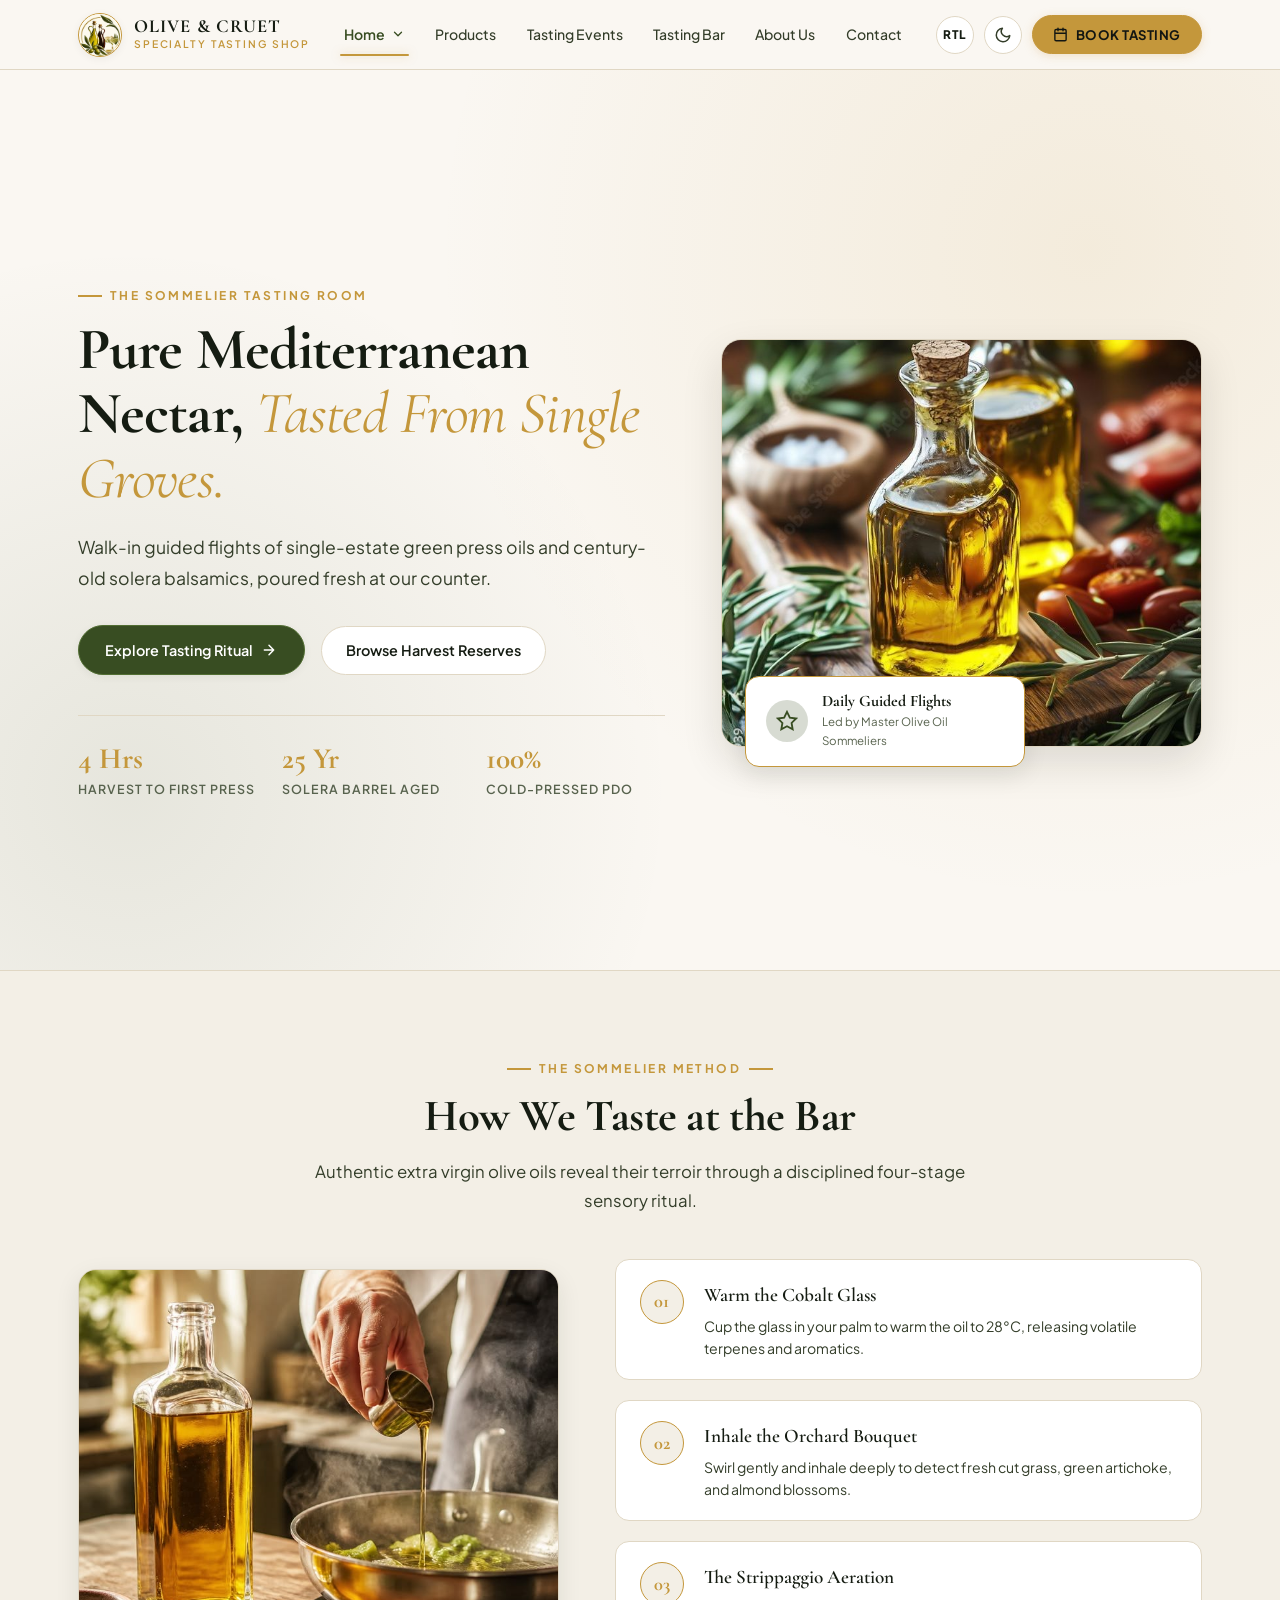
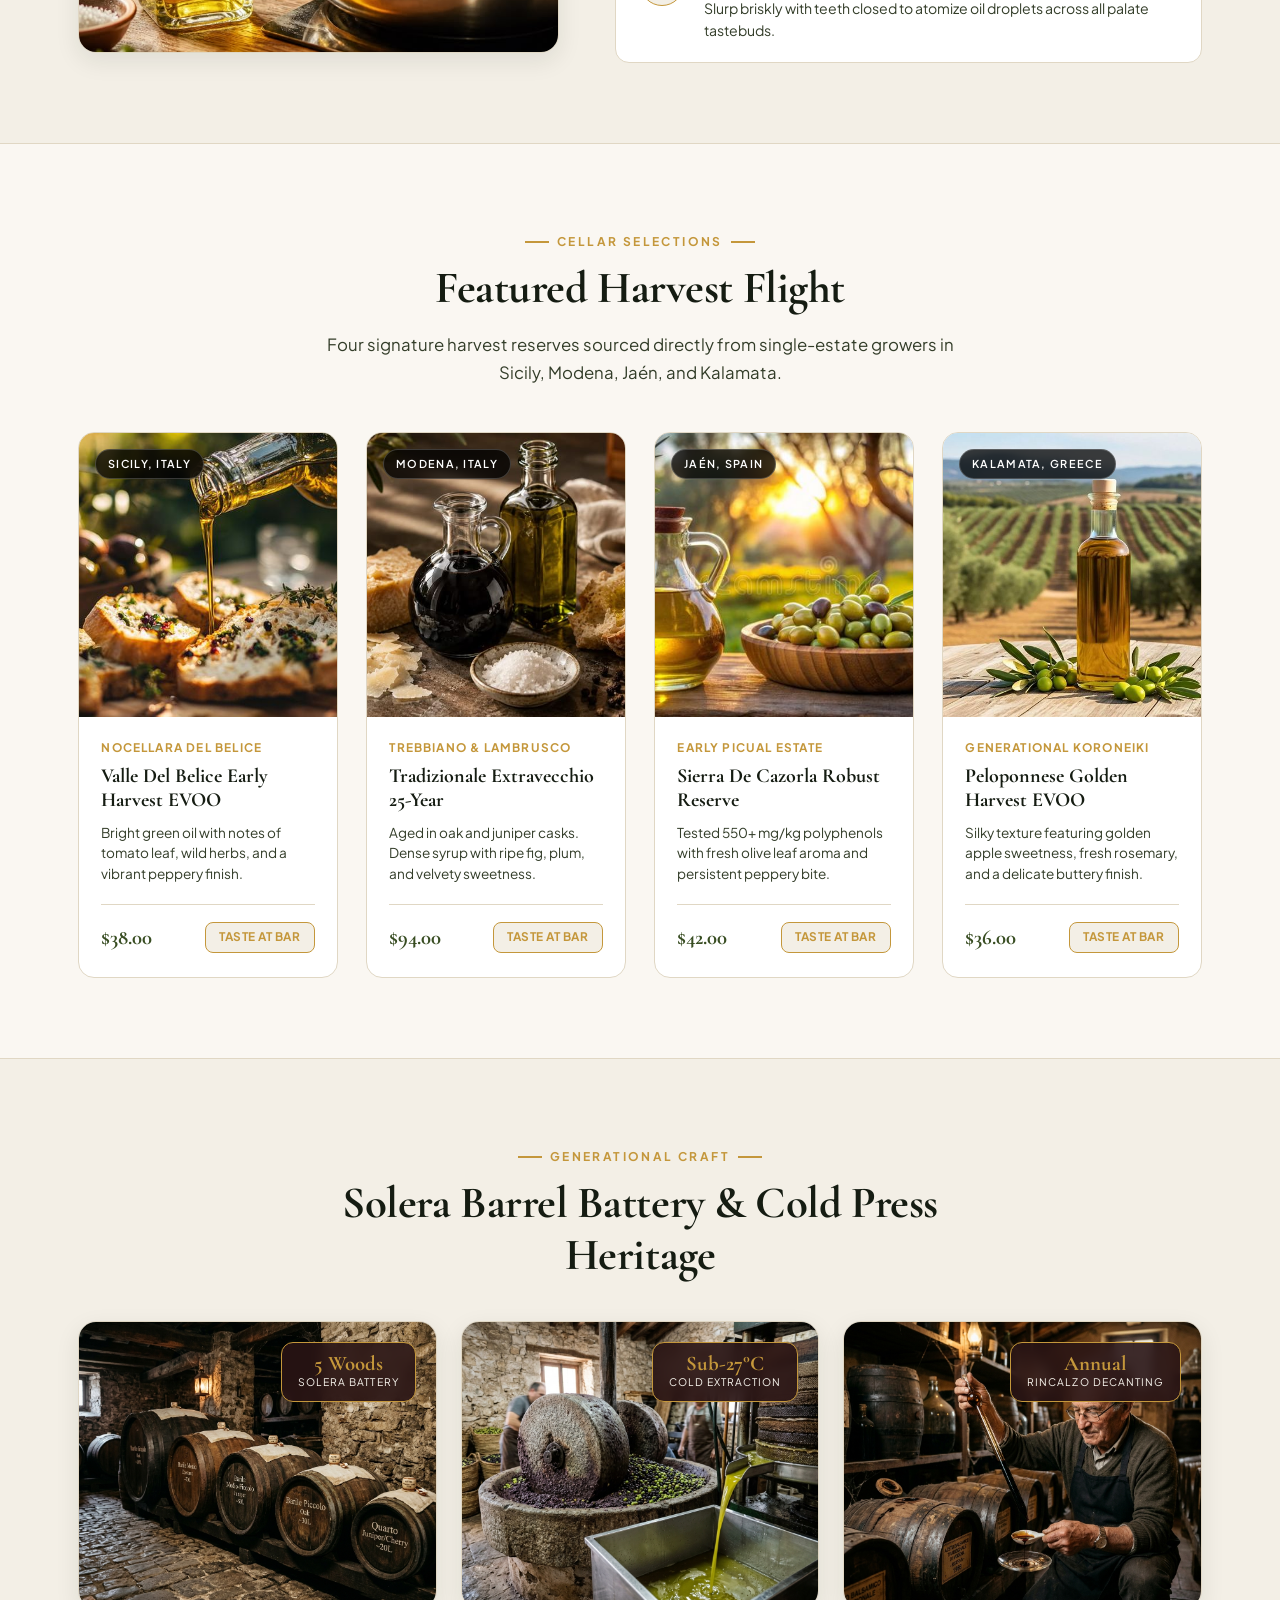
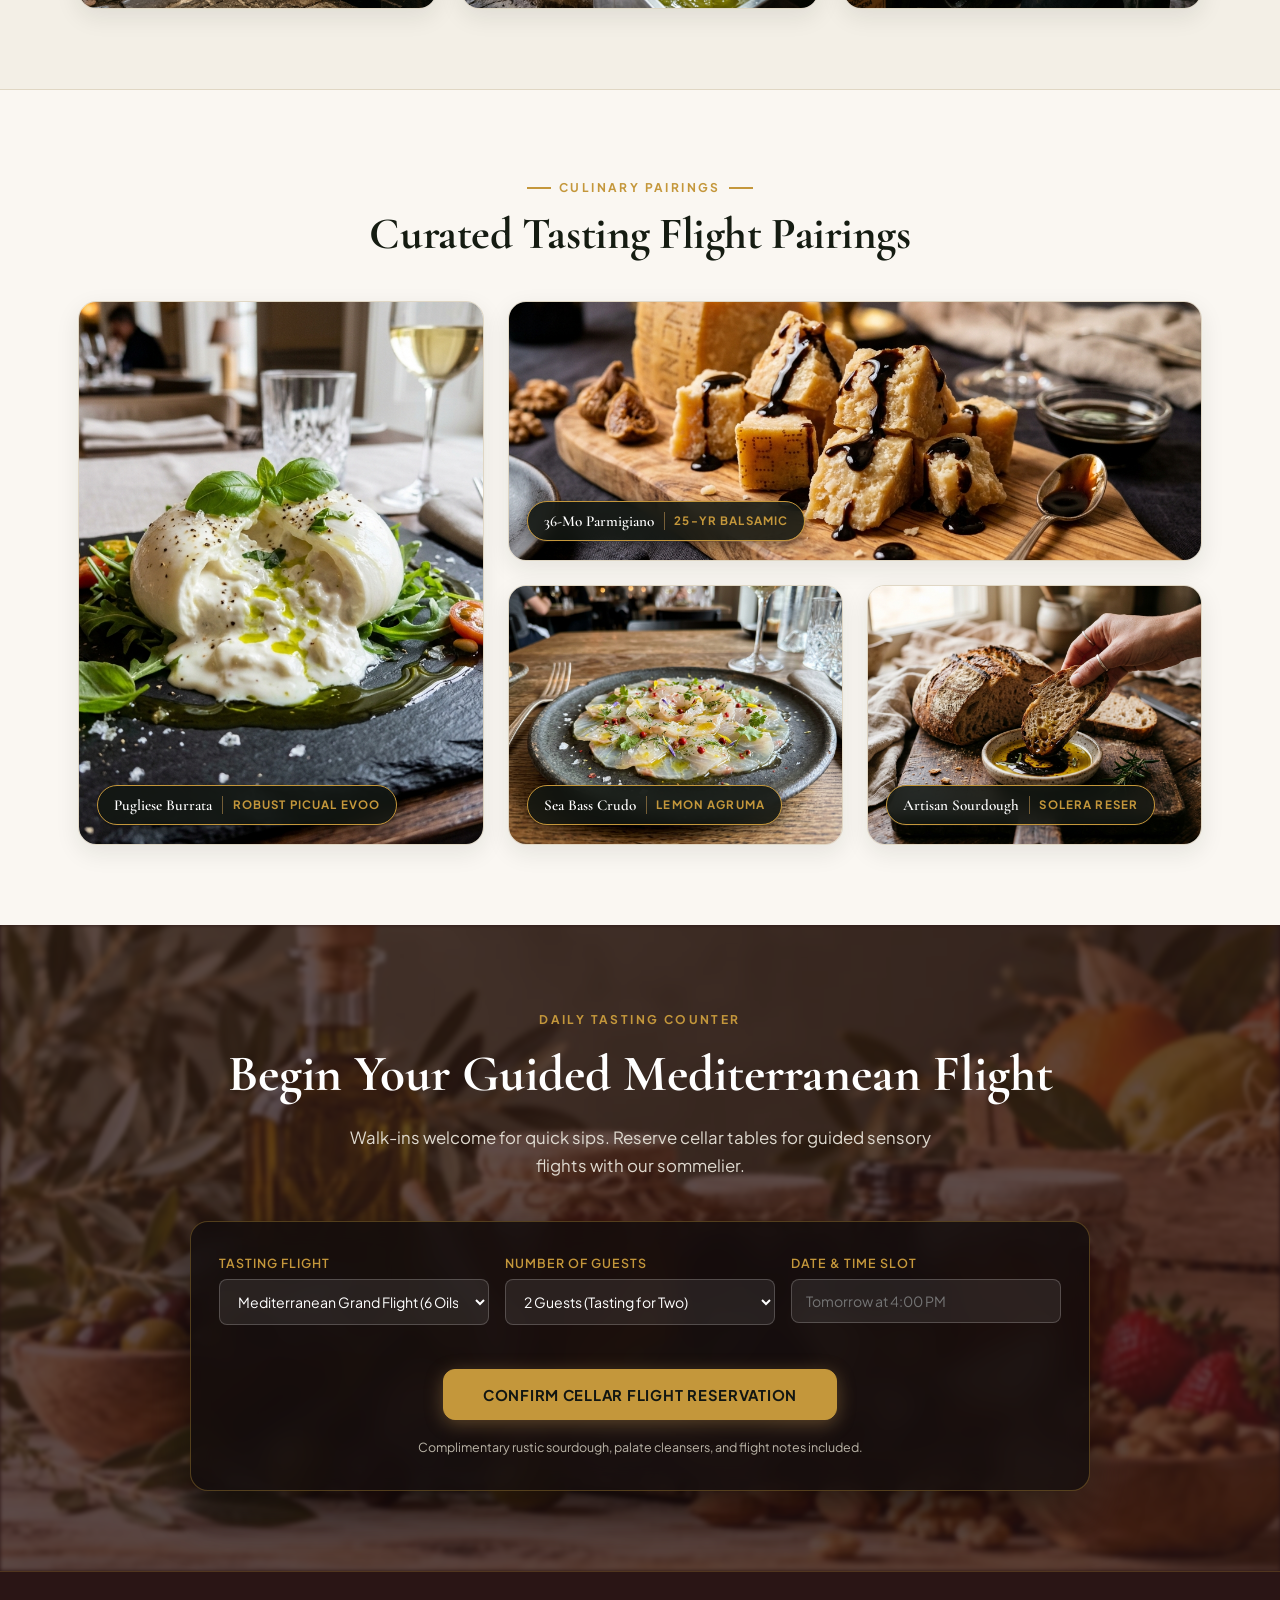
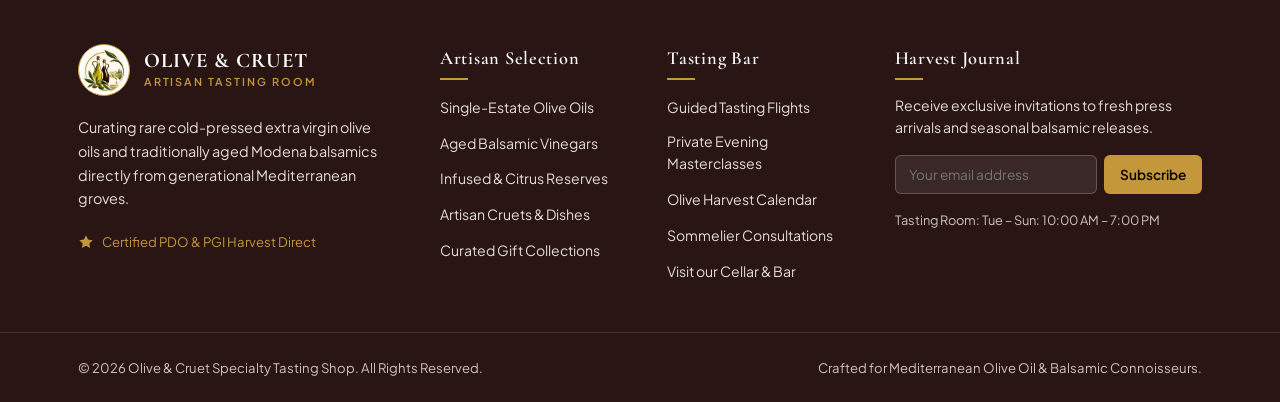
==== index.html @ c1eed07d "first commit" ====
<!DOCTYPE html>
<html lang="en" dir="ltr">

<head>
  <meta charset="UTF-8">
  <meta name="viewport" content="width=device-width, initial-scale=1.0">
  <title>Olive &amp; Cruet | Specialty Olive Oil &amp; Vinegar Tasting Shop</title>
  <meta name="description"
    content="Immerse in the Mediterranean tasting bar experience. Taste single-estate cold-pressed extra virgin olive oils and traditionally aged Modena balsamics.">
  <link rel="icon" type="image/png" href="assets/images/icons/logo.png">

  <!-- Core & Responsive Stylesheets (No Inline Styles) -->
  <link rel="stylesheet" href="assets/css/style.css">
  <link rel="stylesheet" href="assets/css/responsive.css">
</head>

<body>

  <!-- ======================================================================
       BRANDED PAGE LOADER
       ====================================================================== -->
  <div id="page-loader" aria-hidden="true">
    <div class="loader-emblem">
      <div class="loader-emblem-inner">
        <img src="assets/images/icons/logo.png" alt="Olive &amp; Cruet Crest">
      </div>
    </div>
    <div class="loader-text">Olive &amp; Cruet</div>
    <div class="loader-progress-bar">
      <div class="loader-progress-fill"></div>
    </div>
  </div>

  <!-- ======================================================================
       FIXED COMPACT HEADER (Single-Line Desktop, Never Scrolls Away)
       ====================================================================== -->
  <header class="site-header" id="site-header">
    <div class="container-custom header-inner">

      <!-- Brand Logo & Identity -->
      <a href="index.html" class="brand-link" aria-label="Olive and Cruet Home">
        <div class="brand-crest">
          <img src="assets/images/icons/logo.png" alt="Olive &amp; Cruet Artisans Logo">
        </div>
        <div class="brand-text">
          <span class="brand-title">Olive &amp; Cruet</span>
          <span class="brand-subtitle">Specialty Tasting Shop</span>
        </div>
      </a>

      <!-- Primary Desktop Navigation (Exactly 6 Nav Items) -->
      <nav class="desktop-nav" aria-label="Primary Navigation">
        <ul class="nav-menu">

          <!-- 1. Home (Click-Only Dropdown) -->
          <li class="nav-item">
            <button type="button" class="nav-link active" id="home-dropdown-toggle" aria-haspopup="true"
              aria-expanded="false">
              <span>Home</span>
              <svg class="nav-chevron" viewBox="0 0 24 24" fill="none" aria-hidden="true">
                <path d="M6 9l6 6 6-6" stroke-linecap="round" stroke-linejoin="round" />
              </svg>
            </button>
            <div class="home-dropdown" id="home-dropdown-menu" role="menu">
              <a href="index.html" class="home-dropdown-item active" role="menuitem">Home 1 — Tasting Bar</a>
              <a href="home-2.html" class="home-dropdown-item" role="menuitem">Home 2 — Estate Reserve</a>
            </div>
          </li>

          <!-- 2. Products -->
          <li class="nav-item">
            <a href="products.html" class="nav-link">Products</a>
          </li>

          <!-- 3. Tasting Events -->
          <li class="nav-item">
            <a href="events.html" class="nav-link">Tasting Events</a>
          </li>

          <!-- 4. Tasting Bar Experience -->
          <li class="nav-item">
            <a href="tasting-bar.html" class="nav-link">Tasting Bar</a>
          </li>

          <!-- 5. About Us -->
          <li class="nav-item">
            <a href="about.html" class="nav-link">About Us</a>
          </li>

          <!-- 6. Contact -->
          <li class="nav-item">
            <a href="contact.html" class="nav-link">Contact</a>
          </li>

        </ul>
      </nav>

      <!-- Action & Utility Controls Group -->
      <div class="header-actions">

        <!-- RTL / LTR Toggle -->
        <button type="button" class="util-btn rtl-toggle" aria-label="Switch Direction" title="Toggle RTL/LTR">
          <span class="rtl-text-indicator">RTL</span>
        </button>

        <!-- Dark Mode Toggle (#000000 Pitch Black) -->
        <button type="button" class="util-btn theme-toggle" aria-label="Toggle dark mode"
          title="Toggle Dark/Light Mode">
          <svg class="dark-icon" viewBox="0 0 24 24" aria-hidden="true">
            <circle cx="12" cy="12" r="5" stroke-linecap="round" />
            <path
              d="M12 1v2m0 18v2M4.22 4.22l1.42 1.42m12.72 12.72l1.42 1.42M1 12h2m18 0h2M4.22 19.78l1.42-1.42M18.36 5.64l1.42-1.42"
              stroke-linecap="round" />
          </svg>
          <svg class="light-icon" viewBox="0 0 24 24" aria-hidden="true">
            <path d="M21 12.79A9 9 0 1 1 11.21 3 7 7 0 0 0 21 12.79z" stroke-linecap="round" stroke-linejoin="round" />
          </svg>
        </button>

        <!-- Header Action CTA Button -->
        <a href="tasting-bar.html#reserve-stool" class="header-cta-btn" aria-label="Book a Tasting Flight">
          <svg viewBox="0 0 24 24" fill="none" stroke="currentColor" stroke-width="2.2" aria-hidden="true">
            <path d="M8 2v4M16 2v4M3 10h18M5 4h14a2 2 0 0 1 2 2v14a2 2 0 0 1-2 2H5a2 2 0 0 1-2-2V6a2 2 0 0 1 2-2z"
              stroke-linecap="round" stroke-linejoin="round" />
          </svg>
          <span>Book Tasting</span>
        </a>

        <!-- Mobile Menu Toggle Button -->
        <button type="button" class="menu-toggle-btn" id="menu-toggle" aria-label="Open mobile menu"
          aria-expanded="false">
          <svg viewBox="0 0 24 24" fill="none" aria-hidden="true">
            <path d="M4 6h16M4 12h16M4 18h16" stroke-linecap="round" stroke-linejoin="round" />
          </svg>
        </button>

      </div>

    </div>
  </header>

  <!-- ======================================================================
       MOBILE OFF-CANVAS DRAWER
       ====================================================================== -->
  <div class="mobile-backdrop" id="mobile-backdrop" aria-hidden="true"></div>
  <aside class="mobile-drawer" id="mobile-drawer" aria-label="Mobile Navigation">

    <!-- Drawer Header -->
    <div class="drawer-header">
      <a href="index.html" class="drawer-brand">
        <div class="drawer-brand-crest">
          <img src="assets/images/icons/logo.png" alt="Olive &amp; Cruet Logo">
        </div>
        <div class="drawer-brand-text">
          <span class="drawer-brand-title">Olive &amp; Cruet</span>
          <span class="drawer-brand-sub">Specialty Tasting Shop</span>
        </div>
      </a>
      <button type="button" class="drawer-close-btn" id="drawer-close" aria-label="Close menu">
        <svg viewBox="0 0 24 24" fill="none" aria-hidden="true">
          <path d="M18 6L6 18M6 6l12 12" stroke-linecap="round" stroke-linejoin="round" />
        </svg>
      </button>
    </div>

    <!-- Drawer Controls Row (Dark Mode & RTL) -->
    <div class="drawer-controls">
      <div class="drawer-ctrl-item">
        <span>Dark Theme</span>
        <button type="button" class="util-btn theme-toggle" aria-label="Toggle dark mode">
          <svg class="dark-icon" viewBox="0 0 24 24">
            <circle cx="12" cy="12" r="5" />
            <path
              d="M12 1v2m0 18v2M4.22 4.22l1.42 1.42m12.72 12.72l1.42 1.42M1 12h2m18 0h2M4.22 19.78l1.42-1.42M18.36 5.64l1.42-1.42" />
          </svg>
          <svg class="light-icon" viewBox="0 0 24 24">
            <path d="M21 12.79A9 9 0 1 1 11.21 3 7 7 0 0 0 21 12.79z" />
          </svg>
        </button>
      </div>

      <div class="drawer-ctrl-item">
        <span>RTL / LTR</span>
        <button type="button" class="util-btn rtl-toggle" aria-label="Toggle direction">
          <span class="rtl-text-indicator">RTL</span>
        </button>
      </div>
    </div>

    <!-- Navigation Links -->
    <nav class="drawer-nav">
      <ul class="drawer-menu">

        <!-- Mobile Home Item with Accordion (Click only) -->
        <li>
          <button type="button" class="drawer-link drawer-accordion-btn active" id="mobile-home-accordion"
            aria-expanded="false">
            <span>Home</span>
            <svg viewBox="0 0 24 24" fill="none">
              <path d="M6 9l6 6 6-6" stroke-linecap="round" stroke-linejoin="round" />
            </svg>
          </button>
          <ul class="drawer-sublist" id="mobile-home-sub">
            <li><a href="index.html" class="drawer-sublink active">Home 1 — Tasting Bar</a></li>
            <li><a href="home-2.html" class="drawer-sublink">Home 2 — Estate Reserve</a></li>
          </ul>
        </li>

        <li><a href="products.html" class="drawer-link">Products</a></li>
        <li><a href="events.html" class="drawer-link">Tasting Events</a></li>
        <li><a href="tasting-bar.html" class="drawer-link">Tasting Bar</a></li>
        <li><a href="about.html" class="drawer-link">About Us</a></li>
        <li><a href="contact.html" class="drawer-link">Contact</a></li>

      </ul>
    </nav>

    <!-- Mobile Drawer Footer with CTA Button -->
    <div class="drawer-footer">
      <a href="tasting-bar.html#reserve-stool" class="drawer-cta-btn">
        <svg viewBox="0 0 24 24" fill="none" width="18" height="18" stroke="currentColor" stroke-width="2"
          aria-hidden="true">
          <path d="M8 2v4M16 2v4M3 10h18M5 4h14a2 2 0 0 1 2 2v14a2 2 0 0 1-2 2H5a2 2 0 0 1-2-2V6a2 2 0 0 1 2-2z" />
        </svg>
        <span>Book a Tasting Flight</span>
      </a>
    </div>

  </aside>


  <!-- ======================================================================
       MAIN CONTENT: EXACTLY 6 MAIN CONTENT SECTIONS (HOME 1)
       ====================================================================== -->
  <main id="main-content">

    <!-- --------------------------------------------------------------------
         SECTION 1: HERO TASTING BAR EXPERIENCE (Asymmetric Editorial)
         -------------------------------------------------------------------- -->
    <section class="hero-section" id="hero-experience">
      <div class="container-custom">
        <div class="hero-grid">

          <!-- Content Side -->
          <div class="hero-content">
            <span class="section-eyebrow">The Sommelier Tasting Room</span>
            <h1 class="hero-heading">
              Pure Mediterranean Nectar, <span class="accent-italic">Tasted From Single Groves.</span>
            </h1>
            <p class="hero-lead">
              Walk-in guided flights of single-estate green press oils and century-old solera balsamics, poured fresh at
              our counter.
            </p>

            <div class="hero-actions-row">
              <a href="#tasting-ritual" class="btn-primary">
                <span>Explore Tasting Ritual</span>
                <svg viewBox="0 0 24 24" width="16" height="16" fill="none" stroke="currentColor" stroke-width="2.2">
                  <path d="M5 12h14M12 5l7 7-7 7" stroke-linecap="round" stroke-linejoin="round" />
                </svg>
              </a>
              <a href="#curated-reserves" class="btn-secondary">
                <span>Browse Harvest Reserves</span>
              </a>
            </div>

            <div class="hero-stats-row">
              <div class="hero-stat-item">
                <span class="hero-stat-num">4 Hrs</span>
                <span class="hero-stat-label">Harvest to First Press</span>
              </div>
              <div class="hero-stat-item">
                <span class="hero-stat-num">25 Yr</span>
                <span class="hero-stat-label">Solera Barrel Aged</span>
              </div>
              <div class="hero-stat-item">
                <span class="hero-stat-num">100%</span>
                <span class="hero-stat-label">Cold-Pressed PDO</span>
              </div>
            </div>
          </div>

          <!-- Visual Media Side -->
          <div class="hero-media-wrapper">
            <div class="hero-main-photo-frame">
              <img src="assets/images/hero/p1.jpg" alt="Artisan tasting counter with olive oils and balsamic cruets">
            </div>

            <!-- Floating Credential Card -->
            <div class="hero-floating-badge">
              <div class="badge-icon-box">
                <svg viewBox="0 0 24 24" width="22" height="22" fill="none" stroke="currentColor" stroke-width="2">
                  <path
                    d="M12 2l3.09 6.26L22 9.27l-5 4.87 1.18 6.88L12 17.77l-6.18 3.25L7 14.14 2 9.27l6.91-1.01L12 2z" />
                </svg>
              </div>
              <div>
                <div class="badge-text-title">Daily Guided Flights</div>
                <div class="badge-text-sub">Led by Master Olive Oil Sommeliers</div>
              </div>
            </div>
          </div>

        </div>
      </div>
    </section>

    <!-- --------------------------------------------------------------------
         SECTION 2: 4-STAGE SOMMELIER TASTING RITUAL (Interactive Flow)
         -------------------------------------------------------------------- -->
    <section class="ritual-section section-padding" id="tasting-ritual">
      <div class="container-custom">

        <div class="section-title-wrap">
          <span class="section-eyebrow">The Sommelier Method</span>
          <h2 class="section-heading">How We Taste at the Bar</h2>
          <p class="section-lead">
            Authentic extra virgin olive oils reveal their terroir through a disciplined four-stage sensory ritual.
          </p>
        </div>

        <div class="ritual-split-grid">

          <!-- Editorial Showcase Photo -->
          <div class="ritual-showcase-img">
            <img src="assets/images/sections/p2.jpg"
              alt="Sommelier pouring fresh golden extra virgin olive oil into tasting glass">
          </div>

          <!-- Step Progression List -->
          <div class="ritual-steps-container">

            <div class="ritual-step-item">
              <div class="step-num-badge">01</div>
              <div class="step-info">
                <h3 class="step-info-title">Warm the Cobalt Glass</h3>
                <p class="step-info-desc">
                  Cup the glass in your palm to warm the oil to 28&deg;C, releasing volatile terpenes and aromatics.
                </p>
              </div>
            </div>

            <div class="ritual-step-item">
              <div class="step-num-badge">02</div>
              <div class="step-info">
                <h3 class="step-info-title">Inhale the Orchard Bouquet</h3>
                <p class="step-info-desc">
                  Swirl gently and inhale deeply to detect fresh cut grass, green artichoke, and almond blossoms.
                </p>
              </div>
            </div>

            <div class="ritual-step-item">
              <div class="step-num-badge">03</div>
              <div class="step-info">
                <h3 class="step-info-title">The Strippaggio Aeration</h3>
                <p class="step-info-desc">
                  Slurp briskly with teeth closed to atomize oil droplets across all palate tastebuds.
                </p>
              </div>
            </div>


          </div>

        </div>

      </div>
    </section>

    <!-- --------------------------------------------------------------------
         SECTION 3: CURATED HARVEST RESERVES (Even Cards, Equal Height & Text)
         -------------------------------------------------------------------- -->
    <section class="reserve-section section-padding" id="curated-reserves">
      <div class="container-custom">

        <div class="section-title-wrap">
          <span class="section-eyebrow">Cellar Selections</span>
          <h2 class="section-heading">Featured Harvest Flight</h2>
          <p class="section-lead">
            Four signature harvest reserves sourced directly from single-estate growers in Sicily, Modena, Jaén, and
            Kalamata.
          </p>
        </div>

        <div class="reserve-grid">

          <!-- Card 1: Sicily Nocellara -->
          <article class="reserve-card">
            <div class="reserve-img-wrap">
              <img src="assets/images/products/p3.jpg" alt="Sicilian Nocellara del Belice Extra Virgin Olive Oil">
              <span class="reserve-origin-tag">Sicily, Italy</span>
            </div>
            <div class="reserve-card-body">
              <span class="reserve-varietal"> Nocellara Del Belice</span>
              <h3 class="reserve-product-title">Valle Del Belice Early Harvest EVOO</h3>
              <p class="reserve-notes">
                Bright green oil with notes of tomato leaf, wild herbs, and a vibrant peppery finish.
              </p>
              <div class="reserve-card-footer">
                <span class="reserve-price">$38.00</span>
                <a href="tasting-bar.html#reserve-stool" class="reserve-taste-btn">Taste at Bar</a>
              </div>
            </div>
          </article>

          <!-- Card 2: Modena Traditional Balsamic -->
          <article class="reserve-card">
            <div class="reserve-img-wrap">
              <img src="assets/images/products/p4.jpg" alt="Traditional Aged Balsamic Vinegar of Modena DOP">
              <span class="reserve-origin-tag">Modena, Italy</span>
            </div>
            <div class="reserve-card-body">
              <span class="reserve-varietal">Trebbiano &amp; Lambrusco </span>
              <h3 class="reserve-product-title">Tradizionale Extravecchio 25-Year</h3>
              <p class="reserve-notes">
                Aged in oak and juniper casks. Dense syrup with ripe fig, plum, and velvety sweetness.
              </p>
              <div class="reserve-card-footer">
                <span class="reserve-price">$94.00</span>
                <a href="tasting-bar.html#reserve-stool" class="reserve-taste-btn">Taste at Bar</a>
              </div>
            </div>
          </article>

          <!-- Card 3: Spanish Picual -->
          <article class="reserve-card">
            <div class="reserve-img-wrap">
              <img src="assets/images/products/p5.jpg" alt="Spanish Picual Single Estate Reserve Olive Oil">
              <span class="reserve-origin-tag">Jaén, Spain</span>
            </div>
            <div class="reserve-card-body">
              <span class="reserve-varietal">Early Picual Estate</span>
              <h3 class="reserve-product-title">Sierra De Cazorla Robust Reserve</h3>
              <p class="reserve-notes">
                Tested 550+ mg/kg polyphenols with fresh olive leaf aroma and persistent peppery bite.
              </p>
              <div class="reserve-card-footer">
                <span class="reserve-price">$42.00</span>
                <a href="tasting-bar.html#reserve-stool" class="reserve-taste-btn">Taste at Bar</a>
              </div>
            </div>
          </article>

          <!-- Card 4: Greek Koroneiki -->
          <article class="reserve-card">
            <div class="reserve-img-wrap">
              <img src="assets/images/products/p6.jpg" alt="Greek Koroneiki Cold Pressed Olive Oil from Peloponnese">
              <span class="reserve-origin-tag">Kalamata, Greece</span>
            </div>
            <div class="reserve-card-body">
              <span class="reserve-varietal">Generational Koroneiki</span>
              <h3 class="reserve-product-title">Peloponnese Golden Harvest EVOO</h3>
              <p class="reserve-notes">
                Silky texture featuring golden apple sweetness, fresh rosemary, and a delicate buttery finish.
              </p>
              <div class="reserve-card-footer">
                <span class="reserve-price">$36.00</span>
                <a href="tasting-bar.html#reserve-stool" class="reserve-taste-btn">Taste at Bar</a>
              </div>
            </div>
          </article>

        </div>

      </div>
    </section>

    <!-- --------------------------------------------------------------------
         SECTION 4: MEDITERRANEAN CELLAR & SOLERA TRADITION (3 Authentic Heritage Images)
         -------------------------------------------------------------------- -->
    <section class="solera-section section-padding" id="solera-heritage">
      <div class="container-custom">

        <!-- Section Heading -->
        <div class="section-header text-center" style="margin-bottom: 2.5rem;">
          <span class="section-eyebrow">Generational Craft</span>
          <h2 class="section-heading">Solera Barrel Battery &amp; Cold Press Heritage</h2>
        </div>

        <!-- 3 Images Grid -->
        <div class="solera-tri-grid">

          <!-- Image 1: 5 Woods Solera Battery -->
          <div class="solera-tri-card">
            <div class="solera-media-frame">
              <img src="assets/images/sections/solera_oak_barrels.jpg"
                alt="5 Woods Solera Battery graduating oak, chestnut, and juniper barrels in authentic Modena cellar"
                loading="lazy">
              <div class="solera-wood-badge">
                <div class="solera-wood-badge-val">5 Woods</div>
                <div class="solera-wood-badge-lbl">Solera Battery</div>
              </div>
            </div>
          </div>

          <!-- Image 2: Sub-27°C Cold Extraction Mill -->
          <div class="solera-tri-card">
            <div class="solera-media-frame">
              <img src="assets/images/sections/cold_press_milling.jpg"
                alt="Sub-27°C traditional granite millstone cold pressing olives into extra virgin olive oil"
                loading="lazy">
              <div class="solera-wood-badge">
                <div class="solera-wood-badge-val">Sub-27°C</div>
                <div class="solera-wood-badge-lbl">Cold Extraction</div>
              </div>
            </div>
          </div>

          <!-- Image 3: Annual Rincalzo Decanting -->
          <div class="solera-tri-card">
            <div class="solera-media-frame">
              <img src="assets/images/sections/rincalzo_balsamic_decanting.jpg"
                alt="Annual Rincalzo decanting with pipette by master artisan from aged cask" loading="lazy">
              <div class="solera-wood-badge">
                <div class="solera-wood-badge-val">Annual</div>
                <div class="solera-wood-badge-lbl">Rincalzo Decanting</div>
              </div>
            </div>
          </div>

        </div>

      </div>
    </section>

    <!-- --------------------------------------------------------------------
         SECTION 5: SOMMELIER FLIGHT PAIRINGS (Asymmetric 4-Image Gastronomy Bento)
         -------------------------------------------------------------------- -->
    <section class="pairing-section section-padding" id="gastronomy-pairings">
      <div class="container-custom">

        <!-- Section Heading (No body text) -->
        <div class="section-header text-center" style="margin-bottom: 2.5rem;">
          <span class="section-eyebrow">Culinary Pairings</span>
          <h2 class="section-heading">Curated Tasting Flight Pairings</h2>
        </div>

        <!-- Asymmetric 4-Image Gastronomy Bento Grid -->
        <div class="pairing-bento-grid">

          <!-- 1. Featured Hero Card (Left, Spans 2 Rows on Desktop) -->
          <div class="pairing-bento-card card-featured">
            <div class="pairing-bento-media">
              <img src="assets/images/sections/pairing_burrata_evoo.jpg"
                alt="Pugliese burrata drizzled with high-polyphenol picual extra virgin olive oil" loading="lazy">
              <div class="pairing-bento-badge">
                <span class="pairing-badge-dish">Pugliese Burrata</span>
                <span class="pairing-badge-oil">Robust Picual EVOO</span>
              </div>
            </div>
          </div>

          <!-- 2. Wide Card (Right Top) -->
          <div class="pairing-bento-card card-wide">
            <div class="pairing-bento-media">
              <img src="assets/images/sections/pairing_balsamic_parmigiano.jpg"
                alt="36-month aged Parmigiano-Reggiano chunks drizzled with 25-year aged Modena balsamic vinegar"
                loading="lazy">
              <div class="pairing-bento-badge">
                <span class="pairing-badge-dish">36-Mo Parmigiano</span>
                <span class="pairing-badge-oil">25-Yr Balsamic</span>
              </div>
            </div>
          </div>

          <!-- 3. Compact Card (Right Bottom Left) -->
          <div class="pairing-bento-card card-compact">
            <div class="pairing-bento-media">
              <img src="assets/images/sections/pairing_carpaccio_citrus.jpg"
                alt="Mediterranean sea bass crudo carpaccio dressed with organic lemon crushed agrumato olive oil"
                loading="lazy">
              <div class="pairing-bento-badge">
                <span class="pairing-badge-dish">Sea Bass Crudo</span>
                <span class="pairing-badge-oil">Lemon Agruma </span>
              </div>
            </div>
          </div>

          <!-- 4. Compact Card (Right Bottom Right) -->
          <div class="pairing-bento-card card-compact">
            <div class="pairing-bento-media">
              <img src="assets/images/sections/pairing_sourdough_dip.jpg"
                alt="Rustic warm sourdough bread dipping into artisan olive oil and dense balsamic swirl"
                loading="lazy">
              <div class="pairing-bento-badge">
                <span class="pairing-badge-dish">Artisan Sourdough</span>
                <span class="pairing-badge-oil">Solera Reser </span>
              </div>
            </div>
          </div>

        </div>

      </div>
    </section>

    <!-- --------------------------------------------------------------------
         SECTION 6: CELLAR TASTING BAR RESERVATION (Mandatory Last Section CTA)
         -------------------------------------------------------------------- -->
    <section class="cta-cellar-section" id="tasting-bar-reservation">
      <div class="cta-cellar-bg-overlay" aria-hidden="true"></div>

      <div class="container-custom">
        <div class="cta-cellar-container">

          <span class="cta-badge">Daily Tasting Counter</span>
          <h2 class="cta-title">Begin Your Guided Mediterranean Flight</h2>
          <p class="cta-subtitle">
            Walk-ins welcome for quick sips. Reserve cellar tables for guided sensory flights with our sommelier.
          </p>

          <!-- Interactive Flight Reservation Box -->
          <div class="cta-booking-box">
            <form
              onsubmit="event.preventDefault(); alert('Tasting Flight Reservation Request Received! Our Cellar Sommelier will confirm via email.');">
              <div class="booking-form-grid">

                <div class="booking-field-group">
                  <label class="booking-label" for="booking-flight">Tasting Flight</label>
                  <select id="booking-flight" class="booking-select" required>
                    <option value="classic">Mediterranean Grand Flight (6 Oils + 4 Vinegars)</option>
                    <option value="balsamic">Modena Solera Masterflight (Rare 12, 18, 25-Yr Casks)</option>
                    <option value="harvest">Fresh Press Early Harvest Showcase (High Polyphenol)</option>
                  </select>
                </div>

                <div class="booking-field-group">
                  <label class="booking-label" for="booking-guests">Number of Guests</label>
                  <select id="booking-guests" class="booking-select" required>
                    <option value="1">1 Connoisseur</option>
                    <option value="2" selected>2 Guests (Tasting for Two)</option>
                    <option value="4">Small Party (4 Guests)</option>
                    <option value="8">Private Cellar Room (6–10 Guests)</option>
                  </select>
                </div>

                <div class="booking-field-group">
                  <label class="booking-label" for="booking-date">Date &amp; Time Slot</label>
                  <input type="text" id="booking-date" class="booking-input" placeholder="Tomorrow at 4:00 PM" required>
                </div>

              </div>

              <button type="submit" class="cta-reserve-btn">
                Confirm Cellar Flight Reservation
              </button>
            </form>

            <p class="cta-guarantee-note">
              Complimentary rustic sourdough, palate cleansers, and flight notes included.
            </p>
          </div>


        </div>
      </div>
    </section>

  </main>

  <!-- ======================================================================
       SHARED FOOTER
       ====================================================================== -->
  <footer class="site-footer">
    <div class="footer-top">
      <div class="container-custom footer-grid">

        <!-- Brand Story -->
        <div class="footer-brand">
          <a href="index.html" class="footer-brand-logo">
            <div class="footer-crest">
              <img src="assets/images/icons/logo.png" alt="Olive &amp; Cruet Artisans">
            </div>
            <div>
              <div class="footer-brand-title">Olive &amp; Cruet</div>
              <div class="footer-brand-sub">Artisan Tasting Room</div>
            </div>
          </a>
          <p class="footer-desc">
            Curating rare cold-pressed extra virgin olive oils and traditionally aged Modena balsamics directly from
            generational Mediterranean groves.
          </p>
          <div class="footer-badge">
            <svg viewBox="0 0 24 24" width="16" height="16" fill="currentColor">
              <path d="M12 2l3.09 6.26L22 9.27l-5 4.87 1.18 6.88L12 17.77l-6.18 3.25L7 14.14 2 9.27l6.91-1.01L12 2z" />
            </svg>
            <span>Certified PDO &amp; PGI Harvest Direct</span>
          </div>
        </div>

        <!-- Quick Links -->
        <div>
          <h4 class="footer-col-title">Artisan Selection</h4>
          <ul class="footer-links">
            <li><a href="products.html">Single-Estate Olive Oils</a></li>
            <li><a href="products.html">Aged Balsamic Vinegars</a></li>
            <li><a href="products.html">Infused &amp; Citrus Reserves</a></li>
            <li><a href="products.html">Artisan Cruets &amp; Dishes</a></li>
            <li><a href="products.html">Curated Gift Collections</a></li>
          </ul>
        </div>

        <!-- Tasting Bar & Hours -->
        <div>
          <h4 class="footer-col-title">Tasting Bar</h4>
          <ul class="footer-links">
            <li><a href="tasting-bar.html">Guided Tasting Flights</a></li>
            <li><a href="events.html">Private Evening Masterclasses</a></li>
            <li><a href="about.html">Olive Harvest Calendar</a></li>
            <li><a href="contact.html">Sommelier Consultations</a></li>
            <li><a href="contact.html">Visit our Cellar &amp; Bar</a></li>
          </ul>
        </div>

        <!-- Newsletter & Hours -->
        <div class="footer-newsletter">
          <h4 class="footer-col-title">Harvest Journal</h4>
          <p>Receive exclusive invitations to fresh press arrivals and seasonal balsamic releases.</p>
          <form class="newsletter-form"
            onsubmit="event.preventDefault(); alert('Thank you for subscribing to our Harvest Journal!');">
            <input type="email" class="newsletter-input" placeholder="Your email address" required
              aria-label="Email Address">
            <button type="submit" class="newsletter-btn">Subscribe</button>
          </form>
          <p style="margin-top: 1rem; font-size: 0.8rem; color: #CBC5B8;">
            Tasting Room: Tue – Sun: 10:00 AM – 7:00 PM
          </p>
        </div>

      </div>
    </div>

    <!-- Bottom Bar -->
    <div class="footer-bottom">
      <div class="container-custom footer-bottom-inner">
        <p class="footer-copy">
          &copy; 2026 Olive &amp; Cruet Specialty Tasting Shop. All Rights Reserved.
        </p>
        <p class="footer-copy">
          Crafted for Mediterranean Olive Oil &amp; Balsamic Connoisseurs.
        </p>
      </div>
    </div>
  </footer>

  <!-- ======================================================================
       SCROLL TO TOP FLOATING BUTTON
       ====================================================================== -->
  <button type="button" id="scroll-top" aria-label="Scroll back to top">
    <svg viewBox="0 0 24 24" fill="none">
      <path d="M18 15l-6-6-6 6" stroke-linecap="round" stroke-linejoin="round" />
    </svg>
  </button>

  <!-- ======================================================================
       LOGIN & REGISTRATION MODAL
       ====================================================================== -->
  <div class="modal-overlay" id="login-modal" aria-hidden="true" role="dialog" aria-modal="true">
    <div class="modal-card">
      <button type="button" class="modal-close-btn" id="modal-close-btn" aria-label="Close dialog">
        <svg viewBox="0 0 24 24" fill="none" width="18" height="18" stroke="currentColor" stroke-width="2.2">
          <path d="M18 6L6 18M6 6l12 12" stroke-linecap="round" stroke-linejoin="round" />
        </svg>
      </button>

      <div class="modal-header">
        <div class="modal-logo">
          <img src="assets/images/icons/logo.png" alt="Olive &amp; Cruet Logo">
        </div>
        <h3 class="modal-title">Connoisseur Club</h3>
        <p class="modal-subtitle">Sign in to book private tastings and access member reserves</p>
      </div>

      <form class="modal-form">
        <div class="form-group">
          <label class="form-label" for="login-email">Email Address</label>
          <input type="email" id="login-email" class="form-input" placeholder="connoisseur@oliveandcruet.com" required>
        </div>
        <div class="form-group">
          <label class="form-label" for="login-password">Password</label>
          <input type="password" id="login-password" class="form-input" placeholder="••••••••" required>
        </div>
        <button type="submit" class="modal-submit-btn">Sign In to Account</button>
      </form>

      <div class="modal-switch">
        Don't have an account? <a href="#"
          onclick="event.preventDefault(); alert('Registration portal opened. You can now create your member profile.');">Register
          here</a>
      </div>
    </div>
  </div>

  <!-- Shared Javascript (No inline scripts) -->
  <script src="assets/js/main.js"></script>
</body>

</html>
---- assets/css/style.css ----
/* ==========================================================================
   SPECIALTY OLIVE OIL & VINEGAR TASTING SHOP
   Global Design System & Core Stylesheet
   ========================================================================== */

@import url('https://fonts.googleapis.com/css2?family=Cormorant+Garamond:ital,wght@0,400;0,500;0,600;0,700;1,400&family=Plus+Jakarta+Sans:wght@300;400;500;600;700&display=swap');

:root {
  /* Mediterranean Artisanal Palette */
  --bg-primary: #FAF7F2;
  --bg-surface: #FFFFFF;
  --bg-elevated: #F3EFE6;
  --bg-header: rgba(250, 247, 242, 0.94);
  --bg-header-scrolled: rgba(255, 255, 255, 0.98);

  /* High-Contrast Bright Readable Text */
  --text-primary: #151C12;
  --text-secondary: #333D29;
  --text-muted: #58634E;
  --text-bright: #0D130B;

  --olive-primary: #384D22;
  --olive-light: #526E33;
  --olive-dark: #243315;
  --olive-glow: rgba(56, 77, 34, 0.2);

  --gold-accent: #C4973B;
  --gold-hover: #D4A843;
  --gold-light: #DFC07A;
  --gold-dark: #9F7624;
  --gold-glow: rgba(196, 151, 59, 0.25);

  --balsamic-deep: #2A1515;
  --balsamic-wine: #481F24;

  --border-light: #E0D7C4;
  --border-subtle: #EBE4D5;

  --shadow-sm: 0 2px 8px rgba(21, 28, 18, 0.06);
  --shadow-md: 0 8px 24px rgba(21, 28, 18, 0.09);
  --shadow-lg: 0 16px 40px rgba(21, 28, 18, 0.12);

  --header-height: 70px;
  --transition-fast: 0.2s cubic-bezier(0.16, 1, 0.3, 1);
  --transition-smooth: 0.35s cubic-bezier(0.16, 1, 0.3, 1);

  --font-serif: 'Cormorant Garamond', Georgia, serif;
  --font-sans: 'Plus Jakarta Sans', system-ui, -apple-system, sans-serif;
}

/* --------------------------------------------------------------------------
   DARK MODE (#000000 Strict Pitch-Black Rule)
   High contrast, ultra-bright text
   -------------------------------------------------------------------------- */
html.dark {
  --bg-primary: #000000;
  --bg-surface: #090909;
  --bg-elevated: #141414;
  --bg-header: rgba(0, 0, 0, 0.94);
  --bg-header-scrolled: rgba(0, 0, 0, 0.98);

  --text-primary: #FFFFFF;
  --text-secondary: #E8E5DD;
  --text-muted: #BCB7AA;
  --text-bright: #FFFFFF;

  --olive-primary: #80A850;
  --olive-light: #9BC468;
  --olive-dark: #5F8335;
  --olive-glow: rgba(128, 168, 80, 0.3);

  --gold-accent: #E5B450;
  --gold-hover: #F2D288;
  --gold-light: #F2D288;
  --gold-dark: #C4952D;
  --gold-glow: rgba(229, 180, 80, 0.3);

  --balsamic-deep: #140909;
  --balsamic-wine: #5F2A30;

  --border-light: #282828;
  --border-subtle: #1C1C1C;

  --shadow-sm: 0 2px 8px rgba(0, 0, 0, 0.7);
  --shadow-md: 0 8px 24px rgba(0, 0, 0, 0.85);
  --shadow-lg: 0 16px 40px rgba(0, 0, 0, 0.98);
}

/* --------------------------------------------------------------------------
   CSS Reset & Base
   -------------------------------------------------------------------------- */
*,
*::before,
*::after {
  box-sizing: border-box;
  margin: 0;
  padding: 0;
}

html {
  font-size: 16px;
  scroll-behavior: smooth;
  -webkit-text-size-adjust: 100%;
  background-color: var(--bg-primary);
  color: var(--text-primary);
}

body {
  font-family: var(--font-sans);
  background-color: var(--bg-primary);
  color: var(--text-primary);
  line-height: 1.6;
  min-height: 100vh;
  display: flex;
  flex-direction: column;
  overflow-x: hidden;
  transition: background-color var(--transition-smooth), color var(--transition-smooth);
}

img {
  max-width: 100%;
  height: auto;
  display: block;
}

button,
a {
  font-family: inherit;
}

/* Container Constraint — Strictly Unified across Header, Sections, and Footer */
.container-custom {
  width: 100%;
  max-width: 1180px;
  margin-left: auto;
  margin-right: auto;
  padding-left: 1.25rem;
  padding-right: 1.25rem;
}

@media (min-width: 640px) {
  .container-custom {
    padding-left: 1.5rem;
    padding-right: 1.5rem;
  }
}

@media (min-width: 1024px) {
  .container-custom {
    padding-left: 1.75rem;
    padding-right: 1.75rem;
  }
}

/* --------------------------------------------------------------------------
   BRANDED PAGE LOADER
   -------------------------------------------------------------------------- */
#page-loader {
  position: fixed;
  inset: 0;
  background-color: var(--bg-primary);
  z-index: 99999;
  display: flex;
  flex-direction: column;
  align-items: center;
  justify-content: center;
  transition: opacity 0.5s ease, visibility 0.5s ease;
}

#page-loader.loaded {
  opacity: 0;
  visibility: hidden;
  pointer-events: none;
}

.loader-emblem {
  position: relative;
  width: 110px;
  height: 110px;
  border-radius: 50%;
  padding: 6px;
  background: conic-gradient(from 0deg, var(--gold-accent), var(--olive-primary), var(--gold-accent));
  animation: loaderSpin 3s linear infinite;
  display: flex;
  align-items: center;
  justify-content: center;
}

.loader-emblem-inner {
  width: 100%;
  height: 100%;
  background-color: var(--bg-surface);
  border-radius: 50%;
  overflow: hidden;
  display: flex;
  align-items: center;
  justify-content: center;
  padding: 8px;
}

.loader-emblem img {
  width: 100%;
  height: 100%;
  object-fit: contain;
  animation: pulseLogo 2s ease-in-out infinite alternate;
}

.loader-text {
  margin-top: 1.25rem;
  font-family: var(--font-serif);
  font-size: 1.25rem;
  letter-spacing: 0.15em;
  text-transform: uppercase;
  color: var(--gold-accent);
}

.loader-progress-bar {
  width: 160px;
  height: 3px;
  background: var(--border-light);
  border-radius: 999px;
  margin-top: 0.75rem;
  overflow: hidden;
  position: relative;
}

.loader-progress-fill {
  position: absolute;
  height: 100%;
  width: 50%;
  background: linear-gradient(90deg, var(--olive-primary), var(--gold-accent));
  border-radius: 999px;
  animation: progressAnim 1.6s ease-in-out infinite;
}

@keyframes loaderSpin {
  100% {
    transform: rotate(360deg);
  }
}

@keyframes pulseLogo {
  0% {
    transform: scale(0.94);
  }

  100% {
    transform: scale(1.05);
  }
}

@keyframes progressAnim {
  0% {
    left: -50%;
    width: 30%;
  }

  50% {
    left: 30%;
    width: 60%;
  }

  100% {
    left: 100%;
    width: 40%;
  }
}

/* --------------------------------------------------------------------------
   FIXED COMPACT HEADER (Single-Line Desktop, Never Scrolls Away)
   -------------------------------------------------------------------------- */
.site-header {
  position: fixed;
  top: 0;
  left: 0;
  right: 0;
  width: 100%;
  height: var(--header-height);
  background: var(--bg-header);
  backdrop-filter: blur(14px);
  -webkit-backdrop-filter: blur(14px);
  border-bottom: 1px solid var(--border-light);
  z-index: 1000;
  transition: background-color var(--transition-fast), border-color var(--transition-fast), box-shadow var(--transition-fast);
}

.site-header.scrolled {
  background: var(--bg-header-scrolled);
  box-shadow: var(--shadow-sm);
  border-bottom-color: var(--border-subtle);
}

.header-inner {
  height: 100%;
  display: flex;
  align-items: center;
  justify-content: space-between;
  gap: 1.25rem;
}

/* Brand Identity */
.brand-link {
  display: flex;
  align-items: center;
  gap: 0.75rem;
  text-decoration: none;
  flex-shrink: 0;
}

.brand-crest {
  width: 44px;
  height: 44px;
  border-radius: 50%;
  background: var(--bg-surface);
  border: 1.5px solid var(--gold-accent);
  overflow: hidden;
  display: flex;
  align-items: center;
  justify-content: center;
  box-shadow: var(--shadow-sm);
  transition: transform var(--transition-fast);
}

.brand-link:hover .brand-crest {
  transform: scale(1.06) rotate(-3deg);
}

.brand-crest img {
  width: 100%;
  height: 100%;
  object-fit: contain;
}

.brand-text {
  display: flex;
  flex-direction: column;
}

.brand-title {
  font-family: var(--font-serif);
  font-size: 1.15rem;
  font-weight: 700;
  letter-spacing: 0.06em;
  color: var(--text-primary);
  line-height: 1.1;
  text-transform: uppercase;
  white-space: nowrap;
}

.brand-subtitle {
  font-family: var(--font-sans);
  font-size: 0.65rem;
  font-weight: 600;
  letter-spacing: 0.18em;
  color: var(--gold-accent);
  text-transform: uppercase;
  white-space: nowrap;
}

/* Primary Desktop Navigation (Single Line) */
.desktop-nav {
  display: none;
  align-items: center;
  flex-shrink: 1;
}

@media (min-width: 1120px) {
  .desktop-nav {
    display: flex;
  }
}

.nav-menu {
  display: flex;
  align-items: center;
  list-style: none;
  gap: 1.4rem;
}

.nav-item {
  position: relative;
}

.nav-link {
  font-family: var(--font-sans);
  font-size: 0.88rem;
  font-weight: 500;
  color: var(--text-secondary);
  text-decoration: none;
  padding: 0.5rem 0.25rem;
  transition: color var(--transition-fast);
  display: inline-flex;
  align-items: center;
  gap: 0.35rem;
  background: none;
  border: none;
  cursor: pointer;
  white-space: nowrap;
}

.nav-link:hover,
.nav-link.active,
.nav-item.active>.nav-link {
  color: var(--olive-primary);
  font-weight: 600;
}

.nav-link.active::after,
.nav-item.active>.nav-link::after {
  content: '';
  position: absolute;
  bottom: -5px;
  left: 0;
  right: 0;
  height: 2.5px;
  background: var(--gold-accent);
  border-radius: 2px;
  box-shadow: 0 0 8px rgba(212, 163, 89, 0.5);
}

html.dark .nav-link:hover,
html.dark .nav-link.active,
html.dark .nav-item.active>.nav-link {
  color: var(--gold-accent) !important;
}

.nav-chevron {
  width: 14px;
  height: 14px;
  stroke: currentColor;
  stroke-width: 2.2;
  transition: transform var(--transition-fast);
}

/* Home Dropdown Menu (CLICK-ONLY, Never Hover) */
.home-dropdown {
  position: absolute;
  top: calc(100% + 0.6rem);
  left: 0;
  min-width: 210px;
  background: var(--bg-surface);
  border: 1px solid var(--border-light);
  border-radius: 10px;
  box-shadow: var(--shadow-lg);
  padding: 0.5rem 0;
  opacity: 0;
  visibility: hidden;
  transform: translateY(8px);
  transition: opacity var(--transition-fast), transform var(--transition-fast), visibility var(--transition-fast);
  z-index: 1050;
}

[dir="rtl"] .home-dropdown {
  left: auto;
  right: 0;
}

.home-dropdown.is-open {
  opacity: 1;
  visibility: visible;
  transform: translateY(0);
}

.home-dropdown-item {
  display: block;
  padding: 0.65rem 1.15rem;
  font-size: 0.86rem;
  font-weight: 500;
  color: var(--text-secondary);
  text-decoration: none;
  transition: background-color var(--transition-fast), color var(--transition-fast), padding var(--transition-fast);
}

.home-dropdown-item:hover,
.home-dropdown-item.active {
  background-color: var(--bg-elevated);
  color: var(--olive-primary);
  padding-left: 1.35rem;
}

[dir="rtl"] .home-dropdown-item:hover,
[dir="rtl"] .home-dropdown-item.active {
  padding-left: 1.15rem;
  padding-right: 1.35rem;
}

html.dark .home-dropdown-item:hover,
html.dark .home-dropdown-item.active {
  color: var(--gold-accent);
}

/* Header Utilities & Action Group */
.header-actions {
  display: flex;
  align-items: center;
  gap: 0.65rem;
  flex-shrink: 0;
}

/* Icon Buttons (RTL, Dark Mode) */
.util-btn {
  width: 38px;
  height: 38px;
  border-radius: 50%;
  border: 1px solid var(--border-light);
  background: var(--bg-surface);
  color: var(--text-secondary);
  display: inline-flex;
  align-items: center;
  justify-content: center;
  cursor: pointer;
  transition: background-color var(--transition-fast), color var(--transition-fast), border-color var(--transition-fast), transform var(--transition-fast);
}

.util-btn:hover {
  background: var(--bg-elevated);
  color: var(--text-primary);
  border-color: var(--gold-accent);
  transform: translateY(-1px);
}

.util-btn.rtl-toggle {
  font-family: var(--font-sans);
  font-size: 0.74rem;
  font-weight: 800;
  letter-spacing: 0.05em;
  color: var(--text-primary);
  text-transform: uppercase;
  line-height: 1;
}

.util-btn.rtl-toggle:hover {
  color: var(--gold-accent);
}

.util-btn svg {
  width: 18px;
  height: 18px;
  stroke: currentColor;
  stroke-width: 2;
  fill: none;
}

.util-btn .dark-icon {
  display: none;
}

html.dark .util-btn .light-icon {
  display: none;
}

html.dark .util-btn .dark-icon {
  display: block;
}

/* Header CTA Action Button (Replaces Generic Login Button) */
.header-cta-btn,
.login-btn {
  display: inline-flex;
  align-items: center;
  gap: 0.45rem;
  padding: 0.52rem 1.25rem;
  background: var(--gold-accent);
  color: #121612 !important;
  font-family: var(--font-sans);
  font-size: 0.82rem;
  font-weight: 700;
  letter-spacing: 0.04em;
  text-transform: uppercase;
  border-radius: 999px;
  border: 1px solid var(--gold-accent);
  text-decoration: none;
  cursor: pointer;
  box-shadow: 0 2px 10px rgba(212, 163, 89, 0.28);
  transition: all var(--transition-fast);
  white-space: nowrap;
}

.header-cta-btn svg,
.login-btn svg {
  width: 15px;
  height: 15px;
  stroke: currentColor;
  stroke-width: 2.2;
}

.header-cta-btn:hover,
.login-btn:hover {
  background: var(--gold-hover, #D4A843);
  border-color: var(--gold-hover, #D4A843);
  color: #121612 !important;
  box-shadow: 0 4px 16px rgba(212, 163, 89, 0.45);
  transform: translateY(-1px);
}

html.dark .header-cta-btn,
html.dark .login-btn {
  background: var(--gold-accent);
  color: #000000 !important;
  border-color: var(--gold-accent);
}

html.dark .header-cta-btn:hover,
html.dark .login-btn:hover {
  background: var(--gold-hover, #F2D288);
  border-color: var(--gold-hover, #F2D288);
  color: #000000 !important;
  box-shadow: 0 4px 18px rgba(212, 163, 89, 0.55);
}

/* Mobile Drawer CTA Button */
.drawer-cta-btn,
.drawer-login-btn {
  display: inline-flex;
  align-items: center;
  justify-content: center;
  gap: 0.5rem;
  width: 100%;
  padding: 0.85rem;
  border-radius: 10px;
  background: var(--gold-accent);
  color: #121612 !important;
  font-size: 0.86rem;
  font-weight: 700;
  letter-spacing: 0.05em;
  text-transform: uppercase;
  text-decoration: none;
  border: none;
  cursor: pointer;
  box-shadow: 0 3px 12px rgba(212, 163, 89, 0.3);
  transition: all var(--transition-fast);
}

.drawer-cta-btn:hover,
.drawer-login-btn:hover {
  background: var(--gold-hover, #D4A843);
  color: #121612 !important;
}

html.dark .drawer-cta-btn,
html.dark .drawer-login-btn {
  background: var(--gold-accent);
  color: #000000 !important;
}

html.dark .drawer-cta-btn:hover,
html.dark .drawer-login-btn:hover {
  background: var(--gold-hover, #F2D288);
  color: #000000 !important;
}


/* Mobile Menu Toggle Button */
.menu-toggle-btn {
  width: 40px;
  height: 40px;
  border-radius: 8px;
  border: 1px solid var(--border-light);
  background: var(--bg-surface);
  color: var(--text-primary);
  display: inline-flex;
  align-items: center;
  justify-content: center;
  cursor: pointer;
  transition: background-color var(--transition-fast);
}

@media (min-width: 1120px) {
  .menu-toggle-btn {
    display: none;
  }
}

.menu-toggle-btn svg {
  width: 22px;
  height: 22px;
  stroke: currentColor;
  stroke-width: 2.2;
}

/* --------------------------------------------------------------------------
   MOBILE OFF-CANVAS DRAWER MENU
   -------------------------------------------------------------------------- */
.mobile-backdrop {
  position: fixed;
  inset: 0;
  background: rgba(0, 0, 0, 0.6);
  backdrop-filter: blur(4px);
  z-index: 1090;
  opacity: 0;
  visibility: hidden;
  transition: opacity var(--transition-smooth), visibility var(--transition-smooth);
}

.mobile-backdrop.is-active {
  opacity: 1;
  visibility: visible;
}

.mobile-drawer {
  position: fixed;
  top: 0;
  bottom: 0;
  right: 0;
  width: 86%;
  max-width: 360px;
  background: var(--bg-surface);
  z-index: 1100;
  transform: translateX(100%);
  transition: transform var(--transition-smooth);
  display: flex;
  flex-direction: column;
  box-shadow: var(--shadow-lg);
  overflow-y: auto;
}

[dir="rtl"] .mobile-drawer {
  right: auto;
  left: 0;
  transform: translateX(-100%);
}

.mobile-drawer.is-active {
  transform: translateX(0);
}

@media (min-width: 1120px) {
  .mobile-drawer,
  .mobile-backdrop {
    display: none !important;
    visibility: hidden !important;
    opacity: 0 !important;
    pointer-events: none !important;
  }
}

.drawer-header {
  padding: 1.15rem 1.25rem;
  border-bottom: 1px solid var(--border-light);
  display: flex;
  align-items: center;
  justify-content: space-between;
  gap: 0.75rem;
}

.drawer-brand {
  display: flex;
  align-items: center;
  gap: 0.65rem;
  text-decoration: none;
}

.drawer-brand-crest {
  width: 38px;
  height: 38px;
  border-radius: 50%;
  border: 1px solid var(--gold-accent);
  background: var(--bg-surface);
  overflow: hidden;
  flex-shrink: 0;
}

.drawer-brand-crest img {
  width: 100%;
  height: 100%;
  object-fit: contain;
}

.drawer-brand-text {
  display: flex;
  flex-direction: column;
}

.drawer-brand-title {
  font-family: var(--font-serif);
  font-size: 1.05rem;
  font-weight: 700;
  color: var(--text-primary);
  line-height: 1.1;
  text-transform: uppercase;
}

.drawer-brand-sub {
  font-size: 0.62rem;
  letter-spacing: 0.16em;
  color: var(--gold-accent);
  text-transform: uppercase;
  font-weight: 600;
}

.drawer-close-btn {
  width: 36px;
  height: 36px;
  border-radius: 50%;
  border: 1px solid var(--border-light);
  background: var(--bg-elevated);
  color: var(--text-secondary);
  display: flex;
  align-items: center;
  justify-content: center;
  cursor: pointer;
}

.drawer-close-btn svg {
  width: 20px;
  height: 20px;
  stroke: currentColor;
  stroke-width: 2.2;
}

.drawer-controls {
  padding: 0.85rem 1.25rem;
  background: var(--bg-elevated);
  border-bottom: 1px solid var(--border-light);
  display: flex;
  align-items: center;
  justify-content: space-between;
}

.drawer-ctrl-item {
  display: flex;
  align-items: center;
  gap: 0.5rem;
  font-size: 0.82rem;
  font-weight: 600;
  color: var(--text-secondary);
}

.drawer-nav {
  padding: 1.25rem;
  flex: 1;
}

.drawer-menu {
  list-style: none;
  display: flex;
  flex-direction: column;
  gap: 0.35rem;
}

.drawer-link {
  display: flex;
  align-items: center;
  justify-content: space-between;
  padding: 0.75rem 0.85rem;
  border-radius: 8px;
  color: var(--text-primary);
  font-size: 0.95rem;
  font-weight: 500;
  text-decoration: none;
  transition: background-color var(--transition-fast), color var(--transition-fast);
  background: none;
  border: none;
  width: 100%;
  text-align: left;
  cursor: pointer;
}

[dir="rtl"] .drawer-link {
  text-align: right;
}

.drawer-link:hover {
  background-color: var(--bg-elevated);
  color: var(--olive-primary);
}

.drawer-link.active,
.drawer-accordion-btn.active {
  background-color: var(--bg-elevated);
  color: var(--gold-accent) !important;
  font-weight: 700;
  border-left: 3px solid var(--gold-accent);
  padding-left: 1.05rem;
}

[dir="rtl"] .drawer-link.active,
[dir="rtl"] .drawer-accordion-btn.active {
  border-left: none;
  border-right: 3px solid var(--gold-accent);
  padding-left: 0.85rem;
  padding-right: 1.05rem;
}

html.dark .drawer-link:hover {
  color: var(--gold-accent);
}

html.dark .drawer-link.active,
html.dark .drawer-accordion-btn.active {
  color: var(--gold-accent) !important;
}

.drawer-accordion-btn svg {
  width: 16px;
  height: 16px;
  stroke: currentColor;
  stroke-width: 2.2;
  transition: transform var(--transition-fast);
}

.drawer-accordion-btn.is-open svg {
  transform: rotate(180deg);
}

.drawer-sublist {
  display: none;
  list-style: none;
  padding-left: 1.25rem;
  margin-top: 0.25rem;
  margin-bottom: 0.5rem;
  border-left: 2px solid var(--border-light);
}

[dir="rtl"] .drawer-sublist {
  padding-left: 0;
  padding-right: 1.25rem;
  border-left: none;
  border-right: 2px solid var(--border-light);
}

.drawer-sublist.is-open {
  display: flex;
  flex-direction: column;
  gap: 0.25rem;
}

.drawer-sublink {
  display: block;
  padding: 0.5rem 0.75rem;
  border-radius: 6px;
  font-size: 0.88rem;
  color: var(--text-secondary);
  text-decoration: none;
}

.drawer-sublink:hover,
.drawer-sublink.active {
  color: var(--olive-primary);
  background: var(--bg-elevated);
}

html.dark .drawer-sublink:hover,
html.dark .drawer-sublink.active {
  color: var(--gold-accent);
}

.drawer-footer {
  padding: 1.25rem;
  border-top: 1px solid var(--border-light);
}

.drawer-login-btn {
  width: 100%;
  display: flex;
  align-items: center;
  justify-content: center;
  gap: 0.5rem;
  padding: 0.75rem;
  background: var(--olive-primary);
  color: #FFFFFF !important;
  font-size: 0.92rem;
  font-weight: 600;
  border-radius: 8px;
  border: none;
  cursor: pointer;
}

html.dark .drawer-login-btn {
  background: var(--gold-accent);
  color: #000000 !important;
}

/* --------------------------------------------------------------------------
   SHARED SECTION COMMON STYLES (Strong Typography, High Contrast)
   -------------------------------------------------------------------------- */
main {
  flex: 1;
  padding-top: var(--header-height);
}

.section-padding {
  padding-top: 5rem;
  padding-bottom: 5rem;
}

.section-eyebrow {
  display: inline-flex;
  align-items: center;
  gap: 0.5rem;
  font-family: var(--font-sans);
  font-size: 0.75rem;
  font-weight: 700;
  letter-spacing: 0.2em;
  text-transform: uppercase;
  color: var(--gold-accent);
  margin-bottom: 0.75rem;
}

.section-eyebrow::before {
  content: '';
  display: inline-block;
  width: 24px;
  height: 2px;
  background-color: var(--gold-accent);
}

.section-heading {
  font-family: var(--font-serif);
  font-size: clamp(2rem, 3.5vw, 3rem);
  font-weight: 700;
  line-height: 1.15;
  color: var(--text-primary);
  letter-spacing: -0.01em;
  margin-bottom: 1rem;
}

.section-lead {
  font-size: 1.05rem;
  line-height: 1.7;
  color: var(--text-secondary);
  max-width: 650px;
}

/* Center-Aligned Section Title & Header System */
.section-title-wrap,
.section-header,
.section-header.text-center,
.section-header-center {
  text-align: center;
  max-width: 740px;
  margin: 0 auto 2.75rem;
}

.section-title-wrap .section-eyebrow,
.section-header .section-eyebrow,
.text-center .section-eyebrow {
  justify-content: center;
  margin-left: auto;
  margin-right: auto;
}

.section-title-wrap .section-eyebrow::after,
.section-header .section-eyebrow::after,
.text-center .section-eyebrow::after {
  content: '';
  display: inline-block;
  width: 24px;
  height: 2px;
  background-color: var(--gold-accent);
}

.section-title-wrap .section-lead,
.section-header .section-lead,
.text-center .section-lead {
  margin-left: auto;
  margin-right: auto;
}

/* Secondary Button Component */
.btn-secondary {
  display: inline-flex;
  align-items: center;
  gap: 0.5rem;
  padding: 0.75rem 1.5rem;
  border-radius: 999px;
  border: 1.5px solid var(--border-light);
  background: var(--bg-surface);
  color: var(--text-primary);
  font-family: var(--font-sans);
  font-size: 0.9rem;
  font-weight: 600;
  text-decoration: none;
  cursor: pointer;
  transition: all var(--transition-fast);
}

.btn-secondary:hover {
  border-color: var(--gold-accent);
  background: var(--bg-elevated);
  transform: translateY(-2px);
  color: var(--gold-accent);
}

.btn-primary {
  display: inline-flex;
  align-items: center;
  gap: 0.5rem;
  padding: 0.78rem 1.65rem;
  border-radius: 999px;
  background: var(--olive-primary);
  color: #FFFFFF !important;
  font-family: var(--font-sans);
  font-size: 0.9rem;
  font-weight: 600;
  border: 1.5px solid var(--olive-light);
  text-decoration: none;
  cursor: pointer;
  box-shadow: var(--shadow-sm);
  transition: all var(--transition-fast);
}

.btn-primary:hover {
  background: var(--olive-dark);
  transform: translateY(-2px);
  box-shadow: 0 6px 18px var(--olive-glow);
}

html.dark .btn-primary {
  background: var(--gold-accent);
  color: #000000 !important;
  border-color: var(--gold-light);
}

html.dark .btn-primary:hover {
  background: var(--gold-light);
  color: #000000 !important;
  box-shadow: 0 6px 18px var(--gold-glow);
}

/* ==========================================================================
   SECTION 1: HERO TASTING BAR EXPERIENCE (Editorial Asymmetric Layout)
   ========================================================================== */
.hero-section {
  position: relative;
  min-height: 100vh;
  min-height: 100dvh;
  display: flex;
  align-items: center;
  padding: calc(var(--header-height) + 1.5rem) 0 3rem;
  background: radial-gradient(circle at 85% 20%, rgba(196, 151, 59, 0.12), transparent 50%),
    radial-gradient(circle at 10% 80%, rgba(56, 77, 34, 0.1), transparent 40%);
  overflow: hidden;
  box-sizing: border-box;
}

.hero-section > .container-custom {
  width: 100%;
}

.hero-grid {
  display: grid;
  grid-template-columns: 1fr;
  gap: 3rem;
  align-items: center;
}

@media (min-width: 1024px) {
  .hero-grid {
    grid-template-columns: 1.1fr 0.9fr;
    gap: 3.5rem;
  }
}

.hero-content {
  display: flex;
  flex-direction: column;
}

.hero-heading {
  font-family: var(--font-serif);
  font-size: clamp(2.4rem, 4.6vw, 4rem);
  font-weight: 700;
  line-height: 1.1;
  color: var(--text-primary);
  margin-bottom: 1.25rem;
  letter-spacing: -0.015em;
}

.hero-heading span.accent-italic {
  font-style: italic;
  font-weight: 400;
  color: var(--gold-accent);
}

.hero-lead {
  font-size: 1.1rem;
  line-height: 1.75;
  color: var(--text-secondary);
  margin-bottom: 2rem;
  max-width: 580px;
}

.hero-actions-row {
  display: flex;
  flex-wrap: wrap;
  align-items: center;
  gap: 1rem;
  margin-bottom: 2.5rem;
}

.hero-stats-row {
  display: grid;
  grid-template-columns: repeat(3, 1fr);
  gap: 1.5rem;
  padding-top: 1.75rem;
  border-top: 1px solid var(--border-light);
}

.hero-stat-item {
  display: flex;
  flex-direction: column;
}

.hero-stat-num {
  font-family: var(--font-serif);
  font-size: 1.85rem;
  font-weight: 700;
  color: var(--gold-accent);
  line-height: 1;
}

.hero-stat-label {
  font-size: 0.78rem;
  font-weight: 600;
  text-transform: uppercase;
  letter-spacing: 0.08em;
  color: var(--text-muted);
  margin-top: 0.35rem;
}

/* Hero Media Display */
.hero-media-wrapper {
  position: relative;
  border-radius: 20px;
}

.hero-main-photo-frame {
  position: relative;
  border-radius: 20px;
  overflow: hidden;
  box-shadow: var(--shadow-lg);
  border: 1px solid var(--border-light);
  aspect-ratio: 4 / 3.4;
}

.hero-main-photo-frame img {
  width: 100%;
  height: 100%;
  object-fit: cover;
  transition: transform 0.6s cubic-bezier(0.16, 1, 0.3, 1);
}

.hero-main-photo-frame:hover img {
  transform: scale(1.03);
}

.hero-floating-badge {
  position: absolute;
  bottom: -1.25rem;
  left: 1.5rem;
  background: var(--bg-surface);
  border: 1px solid var(--gold-accent);
  border-radius: 14px;
  padding: 1rem 1.25rem;
  box-shadow: var(--shadow-md);
  display: flex;
  align-items: center;
  gap: 0.85rem;
  max-width: 280px;
}

[dir="rtl"] .hero-floating-badge {
  left: auto;
  right: 1.5rem;
}

.badge-icon-box {
  width: 42px;
  height: 42px;
  border-radius: 50%;
  background: var(--olive-glow);
  color: var(--olive-primary);
  display: flex;
  align-items: center;
  justify-content: center;
  flex-shrink: 0;
}

html.dark .badge-icon-box {
  background: var(--gold-glow);
  color: var(--gold-accent);
}

.badge-text-title {
  font-family: var(--font-serif);
  font-size: 1rem;
  font-weight: 700;
  line-height: 1.1;
  color: var(--text-primary);
}

.badge-text-sub {
  font-size: 0.72rem;
  color: var(--text-muted);
  margin-top: 0.2rem;
}

/* ==========================================================================
   SECTION 2: 4-STAGE SOMMELIER TASTING RITUAL (Sequential Flow)
   ========================================================================== */
.ritual-section {
  background-color: var(--bg-elevated);
  border-top: 1px solid var(--border-light);
  border-bottom: 1px solid var(--border-light);
}

.ritual-header-wrap {
  text-align: center;
  max-width: 720px;
  margin: 0 auto 3.5rem;
}

.ritual-header-wrap .section-eyebrow::before {
  display: none;
}

.ritual-split-grid {
  display: grid;
  grid-template-columns: 1fr;
  gap: 2.5rem;
  align-items: center;
}

@media (min-width: 1024px) {
  .ritual-split-grid {
    grid-template-columns: 0.9fr 1.1fr;
    gap: 3.5rem;
  }
}

.ritual-showcase-img {
  position: relative;
  border-radius: 18px;
  overflow: hidden;
  border: 1px solid var(--border-light);
  box-shadow: var(--shadow-md);
  aspect-ratio: 4 / 3.2;
}

.ritual-showcase-img img {
  width: 100%;
  height: 100%;
  object-fit: cover;
}

.ritual-steps-container {
  display: flex;
  flex-direction: column;
  gap: 1.25rem;
}

.ritual-step-item {
  display: flex;
  align-items: flex-start;
  gap: 1.25rem;
  padding: 1.25rem 1.5rem;
  background: var(--bg-surface);
  border: 1px solid var(--border-light);
  border-radius: 14px;
  transition: transform var(--transition-fast), border-color var(--transition-fast), box-shadow var(--transition-fast);
}

.ritual-step-item:hover {
  transform: translateX(6px);
  border-color: var(--gold-accent);
  box-shadow: var(--shadow-sm);
}

[dir="rtl"] .ritual-step-item:hover {
  transform: translateX(-6px);
}

.step-num-badge {
  width: 44px;
  height: 44px;
  border-radius: 50%;
  background: var(--bg-elevated);
  border: 1.5px solid var(--gold-accent);
  color: var(--gold-accent);
  font-family: var(--font-serif);
  font-size: 1.15rem;
  font-weight: 700;
  display: flex;
  align-items: center;
  justify-content: center;
  flex-shrink: 0;
}

.step-info {
  display: flex;
  flex-direction: column;
}

.step-info-title {
  font-family: var(--font-serif);
  font-size: 1.2rem;
  font-weight: 600;
  color: var(--text-primary);
  margin-bottom: 0.3rem;
}

.step-info-desc {
  font-size: 0.88rem;
  color: var(--text-secondary);
  line-height: 1.55;
}

/* ==========================================================================
   SECTION 3: CURATED HARVEST RESERVE (Even Cards, Equal Height, Equal Text)
   ========================================================================== */
.reserve-section {
  background-color: var(--bg-primary);
}

.reserve-header-row {
  text-align: center;
  max-width: 740px;
  margin: 0 auto 3rem;
}

.reserve-header-row .section-eyebrow {
  justify-content: center;
  margin-left: auto;
  margin-right: auto;
}

.reserve-header-row .section-eyebrow::after {
  content: '';
  display: inline-block;
  width: 24px;
  height: 2px;
  background-color: var(--gold-accent);
}

.reserve-header-row .section-lead {
  margin-left: auto;
  margin-right: auto;
}

.reserve-grid {
  display: grid;
  grid-template-columns: 1fr;
  gap: 1.75rem;
}

@media (min-width: 640px) {
  .reserve-grid {
    grid-template-columns: repeat(2, 1fr);
  }
}

@media (min-width: 1024px) {
  .reserve-grid {
    grid-template-columns: repeat(4, 1fr);
  }
}

/* Card: Exactly Equal Dimensions and Even Content Distribution */
.reserve-card {
  display: flex;
  flex-direction: column;
  background: var(--bg-surface);
  border: 1px solid var(--border-light);
  border-radius: 16px;
  overflow: hidden;
  transition: transform var(--transition-fast), box-shadow var(--transition-fast), border-color var(--transition-fast);
  height: 100%;
}

.reserve-card:hover {
  transform: translateY(-6px);
  box-shadow: var(--shadow-lg);
  border-color: var(--gold-accent);
}

.reserve-img-wrap {
  position: relative;
  width: 100%;
  aspect-ratio: 1 / 1.1;
  overflow: hidden;
  background: var(--bg-elevated);
}

.reserve-img-wrap img {
  width: 100%;
  height: 100%;
  object-fit: cover;
  transition: transform 0.5s ease;
}

.reserve-card:hover .reserve-img-wrap img {
  transform: scale(1.06);
}

.reserve-origin-tag {
  position: absolute;
  top: 1rem;
  left: 1rem;
  background: rgba(0, 0, 0, 0.75);
  backdrop-filter: blur(6px);
  color: #FFFFFF;
  font-size: 0.68rem;
  font-weight: 600;
  letter-spacing: 0.12em;
  text-transform: uppercase;
  padding: 0.35rem 0.75rem;
  border-radius: 999px;
  border: 1px solid rgba(255, 255, 255, 0.2);
}

[dir="rtl"] .reserve-origin-tag {
  left: auto;
  right: 1rem;
}

.reserve-card-body {
  display: flex;
  flex-direction: column;
  padding: 1.4rem;
  flex: 1;
}

.reserve-varietal {
  font-size: 0.74rem;
  font-weight: 700;
  color: var(--gold-accent);
  text-transform: uppercase;
  letter-spacing: 0.1em;
  margin-bottom: 0.4rem;
}

.reserve-product-title {
  font-family: var(--font-serif);
  font-size: 1.25rem;
  font-weight: 700;
  color: var(--text-primary);
  line-height: 1.2;
  margin-bottom: 0.65rem;
  min-height: 3rem;
  /* Enforces equal alignment across cards */
}

.reserve-notes {
  font-size: 0.85rem;
  color: var(--text-secondary);
  line-height: 1.5;
  margin-bottom: 1.25rem;
  min-height: 2.5rem;
  /* Enforces even textual rhythm */
}

.reserve-card-footer {
  margin-top: auto;
  display: flex;
  align-items: center;
  justify-content: space-between;
  padding-top: 1rem;
  border-top: 1px solid var(--border-light);
}

.reserve-price {
  font-family: var(--font-serif);
  font-size: 1.3rem;
  font-weight: 700;
  color: var(--olive-primary);
}

html.dark .reserve-price {
  color: var(--gold-accent);
}

.reserve-taste-btn {
  display: inline-flex;
  align-items: center;
  justify-content: center;
  white-space: nowrap;
  flex-shrink: 0;
  padding: 0.45rem 0.95rem;
  background: var(--bg-elevated);
  border: 1px solid var(--border-light);
  border-radius: 999px;
  color: var(--text-primary);
  font-size: 0.78rem;
  font-weight: 600;
  cursor: pointer;
  transition: all var(--transition-fast);
}

.reserve-taste-btn:hover {
  background: var(--olive-primary);
  color: #FFFFFF;
  border-color: var(--olive-primary);
}

html.dark .reserve-taste-btn:hover {
  background: var(--gold-accent);
  color: #000000;
  border-color: var(--gold-accent);
}

/* ==========================================================================
   SECTION 4: MEDITERRANEAN CELLAR & SOLERA TRADITION (Split Architectural)
   ========================================================================== */
.solera-section {
  background-color: var(--bg-elevated);
  border-top: 1px solid var(--border-light);
  border-bottom: 1px solid var(--border-light);
}

.solera-grid {
  display: grid;
  grid-template-columns: 1fr;
  gap: 3.5rem;
  align-items: center;
}

@media (min-width: 1024px) {
  .solera-grid {
    grid-template-columns: 1fr 1fr;
  }
}

.solera-media-frame {
  position: relative;
  border-radius: 20px;
  overflow: hidden;
  box-shadow: var(--shadow-lg);
  border: 1px solid var(--border-light);
  aspect-ratio: 4 / 3.4;
}

/* Solera 3-Images Heritage Grid (Heading + 3 Authentic Images) */
.solera-tri-grid {
  display: grid;
  grid-template-columns: 1fr;
  gap: 1.75rem;
  width: 100%;
}

@media (min-width: 768px) {
  .solera-tri-grid {
    grid-template-columns: repeat(3, 1fr);
    gap: 1.5rem;
  }
}

.solera-tri-card {
  position: relative;
  border-radius: 18px;
  overflow: hidden;
  box-shadow: var(--shadow-md);
  border: 1px solid var(--border-light);
  background: var(--bg-surface);
  transition: transform var(--transition-fast), border-color var(--transition-fast), box-shadow var(--transition-fast);
}

.solera-tri-card:hover {
  transform: translateY(-6px);
  border-color: var(--gold-accent);
  box-shadow: 0 14px 30px rgba(0, 0, 0, 0.45);
}

.solera-tri-card .solera-media-frame {
  position: relative;
  width: 100%;
  aspect-ratio: 4 / 3.2;
  border-radius: 0;
  border: none;
  box-shadow: none;
}

.solera-tri-card .solera-media-frame img {
  width: 100%;
  height: 100%;
  object-fit: cover;
  display: block;
  transition: transform 0.6s cubic-bezier(0.2, 0, 0.2, 1);
}

.solera-tri-card:hover .solera-media-frame img {
  transform: scale(1.07);
}

.solera-media-frame img {
  width: 100%;
  height: 100%;
  object-fit: cover;
}

.solera-wood-badge {
  position: absolute;
  top: 1.25rem;
  right: 1.25rem;
  background: rgba(42, 21, 21, 0.9);
  border: 1px solid var(--gold-accent);
  border-radius: 12px;
  padding: 0.65rem 1rem;
  color: #FAF7F0;
  text-align: center;
  backdrop-filter: blur(6px);
}

[dir="rtl"] .solera-wood-badge {
  right: auto;
  left: 1.25rem;
}

.solera-wood-badge-val {
  font-family: var(--font-serif);
  font-size: 1.3rem;
  font-weight: 700;
  color: var(--gold-accent);
  line-height: 1;
}

.solera-wood-badge-lbl {
  font-size: 0.65rem;
  text-transform: uppercase;
  letter-spacing: 0.1em;
}

.solera-features-list {
  display: flex;
  flex-direction: column;
  gap: 1.5rem;
  margin-top: 2rem;
}

.solera-feature-item {
  display: flex;
  align-items: flex-start;
  gap: 1rem;
}

.solera-icon-disc {
  width: 38px;
  height: 38px;
  border-radius: 50%;
  background: var(--bg-surface);
  border: 1.5px solid var(--gold-accent);
  color: var(--gold-accent);
  display: flex;
  align-items: center;
  justify-content: center;
  flex-shrink: 0;
}

.solera-icon-disc svg {
  width: 18px;
  height: 18px;
  stroke: currentColor;
  stroke-width: 2.2;
}

.solera-item-title {
  font-family: var(--font-serif);
  font-size: 1.15rem;
  font-weight: 600;
  color: var(--text-primary);
  margin-bottom: 0.25rem;
}

.solera-item-desc {
  font-size: 0.88rem;
  color: var(--text-secondary);
  line-height: 1.6;
}

/* ==========================================================================
   SECTION 5: SOMMELIER FLIGHT PAIRINGS (Asymmetric 4-Image Gastronomy Bento)
   ========================================================================== */
.pairing-section {
  background-color: var(--bg-primary);
}

/* 4-Image Asymmetric Bento Mosaic */
.pairing-bento-grid {
  display: grid;
  grid-template-columns: 1.15fr 0.95fr 0.95fr;
  grid-template-rows: 260px 260px;
  gap: 1.5rem;
  width: 100%;
}

.pairing-bento-card {
  position: relative;
  border-radius: 18px;
  overflow: hidden;
  box-shadow: var(--shadow-md);
  border: 1px solid var(--border-light);
  background: var(--bg-surface);
  transition: transform var(--transition-fast), border-color var(--transition-fast), box-shadow var(--transition-fast);
}

.pairing-bento-card:hover {
  transform: translateY(-5px);
  border-color: var(--gold-accent);
  box-shadow: 0 16px 36px rgba(0, 0, 0, 0.4);
}

/* Card Placements on Desktop */
.card-featured {
  grid-column: 1 / 2;
  grid-row: 1 / 3;
}

.card-wide {
  grid-column: 2 / 4;
  grid-row: 1 / 2;
}

.card-compact:nth-of-type(3) {
  grid-column: 2 / 3;
  grid-row: 2 / 3;
}

.card-compact:nth-of-type(4) {
  grid-column: 3 / 4;
  grid-row: 2 / 3;
}

.pairing-bento-media {
  position: relative;
  width: 100%;
  height: 100%;
}

.pairing-bento-media img {
  width: 100%;
  height: 100%;
  object-fit: cover;
  display: block;
  transition: transform 0.6s cubic-bezier(0.2, 0, 0.2, 1);
}

.pairing-bento-card:hover .pairing-bento-media img {
  transform: scale(1.07);
}

/* Elegant floating culinary badge */
.pairing-bento-badge {
  position: absolute;
  bottom: 1.15rem;
  left: 1.15rem;
  background: rgba(18, 22, 18, 0.88);
  border: 1px solid var(--gold-accent);
  border-radius: 999px;
  padding: 0.45rem 1rem;
  display: inline-flex;
  align-items: center;
  gap: 0.6rem;
  backdrop-filter: blur(8px);
  box-shadow: 0 4px 14px rgba(0, 0, 0, 0.4);
  z-index: 2;
}

[dir="rtl"] .pairing-bento-badge {
  left: auto;
  right: 1.15rem;
}

.pairing-badge-dish {
  font-family: var(--font-serif);
  font-size: 0.95rem;
  font-weight: 600;
  color: #FFFFFF;
}

.pairing-badge-oil {
  font-size: 0.72rem;
  font-weight: 700;
  text-transform: uppercase;
  letter-spacing: 0.1em;
  color: var(--gold-accent);
  padding-left: 0.6rem;
  border-left: 1px solid rgba(212, 163, 89, 0.5);
}

[dir="rtl"] .pairing-badge-oil {
  padding-left: 0;
  padding-right: 0.6rem;
  border-left: none;
  border-right: 1px solid rgba(212, 163, 89, 0.5);
}

/* Tablet Responsive (768px - 991px) */
@media (min-width: 768px) and (max-width: 991px) {
  .pairing-bento-grid {
    grid-template-columns: repeat(2, 1fr);
    grid-template-rows: auto;
    gap: 1.25rem;
  }

  .card-featured,
  .card-wide,
  .card-compact:nth-of-type(3),
  .card-compact:nth-of-type(4) {
    grid-column: auto !important;
    grid-row: auto !important;
  }

  .pairing-bento-card {
    aspect-ratio: 4 / 3;
    height: auto;
  }
}

/* Mobile Responsive (< 768px) */
@media (max-width: 767px) {
  .pairing-bento-grid {
    grid-template-columns: 1fr;
    grid-template-rows: auto;
    gap: 1.25rem;
  }

  .card-featured,
  .card-wide,
  .card-compact:nth-of-type(3),
  .card-compact:nth-of-type(4) {
    grid-column: auto !important;
    grid-row: auto !important;
  }

  .pairing-bento-card {
    aspect-ratio: 4 / 3;
    height: auto;
  }

  .pairing-bento-badge {
    bottom: 0.85rem;
    left: 0.85rem;
    padding: 0.35rem 0.75rem;
    gap: 0.4rem;
  }

  .pairing-badge-dish {
    font-size: 0.82rem;
  }

  .pairing-badge-oil {
    font-size: 0.65rem;
  }
}

.pairing-grid {
  display: grid;
  grid-template-columns: 1fr;
  gap: 3rem;
  align-items: center;
}

@media (min-width: 1024px) {
  .pairing-grid {
    grid-template-columns: 1.05fr 0.95fr;
  }
}

.pairing-cards-stack {
  display: flex;
  flex-direction: column;
  gap: 1.25rem;
}

.pairing-row-card {
  background: var(--bg-surface);
  border: 1px solid var(--border-light);
  border-radius: 14px;
  padding: 1.25rem 1.5rem;
  display: flex;
  flex-direction: column;
  gap: 0.65rem;
  transition: transform var(--transition-fast), border-color var(--transition-fast);
}

.pairing-row-card:hover {
  border-color: var(--gold-accent);
  transform: translateY(-2px);
  box-shadow: var(--shadow-sm);
}

.pairing-row-head {
  display: flex;
  align-items: center;
  justify-content: space-between;
  gap: 1rem;
}

.pairing-tag-evoo {
  font-size: 0.72rem;
  font-weight: 700;
  letter-spacing: 0.12em;
  text-transform: uppercase;
  color: var(--olive-primary);
  background: var(--olive-glow);
  padding: 0.25rem 0.65rem;
  border-radius: 999px;
}

html.dark .pairing-tag-evoo {
  color: var(--olive-light);
}

.pairing-tag-dish {
  font-size: 0.74rem;
  font-weight: 600;
  color: var(--gold-accent);
}

.pairing-flight-title {
  font-family: var(--font-serif);
  font-size: 1.2rem;
  font-weight: 600;
  color: var(--text-primary);
}

.pairing-flavor-notes {
  font-size: 0.86rem;
  color: var(--text-secondary);
  line-height: 1.55;
}

.pairing-media-frame {
  position: relative;
  border-radius: 20px;
  overflow: hidden;
  border: 1px solid var(--border-light);
  box-shadow: var(--shadow-lg);
  aspect-ratio: 4 / 3.4;
}

.pairing-media-frame img {
  width: 100%;
  height: 100%;
  object-fit: cover;
}

/* ==========================================================================
   SECTION 6: ARTISAN CELLAR RESERVATION (Mandatory Last Section CTA)
   Atmospheric, Dark Mediterranean Invitation
   ========================================================================== */
.cta-cellar-section {
  position: relative;
  background-color: var(--balsamic-deep);
  color: #FAF7F0;
  overflow: hidden;
  padding: 5rem 0;
}

html.dark .cta-cellar-section {
  background-color: #000000;
  border-top: 1px solid var(--border-light);
}

.cta-cellar-bg-overlay {
  position: absolute;
  inset: 0;
  opacity: 0.25;
  background-image: url('../images/sections/p7.jpg');
  background-size: cover;
  background-position: center;
  filter: blur(2px);
}

.cta-cellar-container {
  position: relative;
  z-index: 2;
  max-width: 900px;
  margin: 0 auto;
  text-align: center;
}

.cta-badge {
  display: inline-flex;
  align-items: center;
  gap: 0.5rem;
  font-size: 0.75rem;
  font-weight: 700;
  letter-spacing: 0.2em;
  text-transform: uppercase;
  color: var(--gold-accent);
  margin-bottom: 1rem;
}

.cta-title {
  font-family: var(--font-serif);
  font-size: clamp(2.2rem, 4vw, 3.4rem);
  font-weight: 700;
  color: #FFFFFF;
  line-height: 1.15;
  margin-bottom: 1.25rem;
}

.cta-subtitle {
  font-size: 1.05rem;
  color: #DFDAD0;
  max-width: 620px;
  margin: 0 auto 2.5rem;
  line-height: 1.7;
}

/* Inline Booking Form */
.cta-booking-box {
  background: rgba(18, 12, 12, 0.85);
  border: 1px solid rgba(196, 151, 59, 0.35);
  backdrop-filter: blur(12px);
  border-radius: 18px;
  padding: 2rem 1.75rem;
  box-shadow: 0 20px 50px rgba(0, 0, 0, 0.6);
}

html.dark .cta-booking-box {
  background: rgba(10, 10, 10, 0.9);
  border-color: var(--border-light);
}

.booking-form-grid {
  display: grid;
  grid-template-columns: 1fr;
  gap: 1rem;
  margin-bottom: 1.25rem;
}

@media (min-width: 640px) {
  .booking-form-grid {
    grid-template-columns: repeat(3, 1fr);
  }
}

.booking-field-group {
  display: flex;
  flex-direction: column;
  gap: 0.35rem;
  text-align: left;
}

[dir="rtl"] .booking-field-group {
  text-align: right;
}

.booking-label {
  font-size: 0.78rem;
  font-weight: 600;
  color: var(--gold-accent);
  text-transform: uppercase;
  letter-spacing: 0.08em;
}

.booking-select,
.booking-input {
  width: 100%;
  padding: 0.75rem 0.9rem;
  background: rgba(255, 255, 255, 0.08);
  border: 1px solid rgba(255, 255, 255, 0.2);
  border-radius: 8px;
  color: #FFFFFF;
  font-family: var(--font-sans);
  font-size: 0.88rem;
  outline: none;
  transition: border-color var(--transition-fast);
}

.booking-select option {
  background: #181212;
  color: #FFFFFF;
}

.booking-select:focus,
.booking-input:focus {
  border-color: var(--gold-accent);
}

.cta-booking-box form,
.cask-cta-box form {
  text-align: center;
}

.cta-reserve-btn {
  display: inline-flex;
  align-items: center;
  justify-content: center;
  gap: 0.6rem;
  width: auto;
  min-width: 320px;
  max-width: 480px;
  margin: 1.5rem auto 0;
  padding: 0.95rem 2.4rem;
  background: var(--gold-accent);
  color: #121612 !important;
  font-family: var(--font-sans);
  font-size: 0.92rem;
  font-weight: 700;
  letter-spacing: 0.05em;
  text-transform: uppercase;
  border-radius: 12px;
  border: 1px solid var(--gold-accent);
  cursor: pointer;
  box-shadow: 0 4px 18px rgba(212, 163, 89, 0.35);
  transition: all var(--transition-fast);
}

.cta-reserve-btn:hover {
  background: var(--gold-hover, #D4A843) !important;
  border-color: var(--gold-hover, #D4A843) !important;
  color: #121612 !important;
  transform: translateY(-2px);
  box-shadow: 0 8px 26px rgba(212, 163, 89, 0.55);
}

.cta-reserve-btn:active {
  transform: translateY(0);
}

html.dark .cta-reserve-btn {
  background: var(--gold-accent);
  color: #000000 !important;
  border-color: var(--gold-accent);
}

html.dark .cta-reserve-btn:hover {
  background: var(--gold-hover, #F2D288) !important;
  border-color: var(--gold-hover, #F2D288) !important;
  color: #000000 !important;
  box-shadow: 0 8px 26px rgba(229, 180, 80, 0.55);
}

@media (max-width: 575px) {
  .cta-reserve-btn {
    width: 100%;
    min-width: 0;
    max-width: 100%;
    margin-top: 1.25rem;
    padding: 0.9rem 1.25rem;
    font-size: 0.85rem;
  }
}

.cta-guarantee-note {
  font-size: 0.78rem;
  color: #BCB6A9;
  margin-top: 1.15rem;
  text-align: center;
}

/* --------------------------------------------------------------------------
   SHARED FOOTER SYSTEM
   -------------------------------------------------------------------------- */
.site-footer {
  background-color: var(--balsamic-deep);
  color: #FAF7F0;
  border-top: 1px solid rgba(196, 151, 59, 0.25);
  margin-top: auto;
  position: relative;
  overflow: hidden;
}

html.dark .site-footer {
  background-color: #050505;
  border-top: 1px solid var(--border-light);
}

.footer-top {
  padding: 4.5rem 0 3rem;
}

.footer-grid {
  display: grid;
  grid-template-columns: 1fr;
  gap: 2.5rem;
}

@media (min-width: 640px) {
  .footer-grid {
    grid-template-columns: repeat(2, 1fr);
  }
}

@media (min-width: 1280px) {
  .footer-grid {
    grid-template-columns: 1.4fr 0.8fr 0.8fr 1fr;
    gap: 3rem;
  }
}

.footer-brand {
  display: flex;
  flex-direction: column;
  gap: 1.25rem;
}

.footer-brand-logo {
  display: flex;
  align-items: center;
  gap: 0.85rem;
  text-decoration: none;
}

.footer-crest {
  width: 52px;
  height: 52px;
  border-radius: 50%;
  background: #FFFFFF;
  border: 1.5px solid var(--gold-accent);
  overflow: hidden;
  padding: 4px;
}

.footer-crest img {
  width: 100%;
  height: 100%;
  object-fit: contain;
}

.footer-brand-title {
  font-family: var(--font-serif);
  font-size: 1.3rem;
  font-weight: 700;
  letter-spacing: 0.05em;
  color: #FFFFFF;
  line-height: 1.1;
  text-transform: uppercase;
}

.footer-brand-sub {
  font-size: 0.68rem;
  letter-spacing: 0.18em;
  color: var(--gold-accent);
  text-transform: uppercase;
  font-weight: 600;
}

.footer-desc {
  font-size: 0.9rem;
  color: #E2DDD4;
  line-height: 1.65;
  max-width: 320px;
}

.footer-col-title {
  font-family: var(--font-serif);
  font-size: 1.15rem;
  font-weight: 600;
  color: #FFFFFF;
  margin-bottom: 1.25rem;
  letter-spacing: 0.04em;
  position: relative;
}

.footer-col-title::after {
  content: '';
  position: absolute;
  bottom: -0.4rem;
  left: 0;
  width: 28px;
  height: 2px;
  background-color: var(--gold-accent);
}

[dir="rtl"] .footer-col-title::after {
  left: auto;
  right: 0;
}

.footer-links {
  list-style: none;
  display: flex;
  flex-direction: column;
  gap: 0.65rem;
}

.footer-links a {
  font-size: 0.88rem;
  color: #E2DDD4;
  text-decoration: none;
  transition: color var(--transition-fast), padding var(--transition-fast);
  display: inline-block;
}

.footer-links a:hover {
  color: var(--gold-accent);
  padding-left: 0.35rem;
}

[dir="rtl"] .footer-links a:hover {
  padding-left: 0;
  padding-right: 0.35rem;
}

.footer-newsletter p {
  font-size: 0.88rem;
  color: #E2DDD4;
  margin-bottom: 1rem;
}

.newsletter-form {
  display: flex;
  gap: 0.45rem;
}

.newsletter-input {
  flex: 1;
  padding: 0.65rem 0.85rem;
  background: rgba(255, 255, 255, 0.08);
  border: 1px solid rgba(255, 255, 255, 0.2);
  border-radius: 6px;
  color: #FFFFFF;
  font-family: var(--font-sans);
  font-size: 0.85rem;
  outline: none;
  transition: border-color var(--transition-fast);
}

.newsletter-input:focus {
  border-color: var(--gold-accent);
}

.newsletter-btn {
  padding: 0.65rem 1rem;
  background: var(--gold-accent);
  color: #000000;
  font-weight: 600;
  font-size: 0.85rem;
  border-radius: 6px;
  border: none;
  cursor: pointer;
  transition: background-color var(--transition-fast);
  white-space: nowrap;
}

.newsletter-btn:hover {
  background: var(--gold-light);
}

.footer-bottom {
  padding: 1.5rem 0;
  border-top: 1px solid rgba(255, 255, 255, 0.12);
}

.footer-bottom-inner {
  display: flex;
  flex-direction: column;
  align-items: center;
  justify-content: space-between;
  gap: 1rem;
  text-align: center;
}

@media (min-width: 640px) {
  .footer-bottom-inner {
    flex-direction: row;
    text-align: left;
  }

  [dir="rtl"] .footer-bottom-inner {
    text-align: right;
  }
}

.footer-copy {
  font-size: 0.82rem;
  color: #CBC5B8;
}

.footer-badge {
  display: flex;
  align-items: center;
  gap: 0.5rem;
  font-size: 0.82rem;
  color: var(--gold-accent);
}

/* --------------------------------------------------------------------------
   SCROLL TO TOP BUTTON
   -------------------------------------------------------------------------- */
#scroll-top {
  position: fixed;
  bottom: 24px;
  right: 24px;
  width: 44px;
  height: 44px;
  border-radius: 50%;
  background: var(--bg-surface);
  color: var(--olive-primary);
  border: 1px solid var(--border-light);
  box-shadow: var(--shadow-md);
  display: flex;
  align-items: center;
  justify-content: center;
  cursor: pointer;
  opacity: 0;
  visibility: hidden;
  transform: translateY(12px);
  transition: opacity var(--transition-fast), transform var(--transition-fast), visibility var(--transition-fast), background-color var(--transition-fast);
  z-index: 900;
}

[dir="rtl"] #scroll-top {
  right: auto;
  left: 24px;
}

#scroll-top.visible {
  opacity: 1;
  visibility: visible;
  transform: translateY(0);
}

#scroll-top:hover {
  background: var(--olive-primary);
  color: #FFFFFF;
  border-color: var(--olive-primary);
}

html.dark #scroll-top {
  color: var(--gold-accent);
}

html.dark #scroll-top:hover {
  background: var(--gold-accent);
  color: #000000;
}

#scroll-top svg {
  width: 20px;
  height: 20px;
  stroke: currentColor;
  stroke-width: 2.2;
}

/* --------------------------------------------------------------------------
   LOGIN MODAL
   -------------------------------------------------------------------------- */
.modal-overlay {
  position: fixed;
  inset: 0;
  background: rgba(0, 0, 0, 0.7);
  backdrop-filter: blur(5px);
  z-index: 2000;
  display: flex;
  align-items: center;
  justify-content: center;
  padding: 1.25rem;
  opacity: 0;
  visibility: hidden;
  transition: opacity var(--transition-smooth), visibility var(--transition-smooth);
}

.modal-overlay.is-active {
  opacity: 1;
  visibility: visible;
}

.modal-card {
  width: 100%;
  max-width: 440px;
  background: var(--bg-surface);
  border: 1px solid var(--border-light);
  border-radius: 16px;
  padding: 2.25rem 2rem;
  position: relative;
  box-shadow: var(--shadow-lg);
  transform: scale(0.95);
  transition: transform var(--transition-smooth);
}

.modal-overlay.is-active .modal-card {
  transform: scale(1);
}

.modal-close-btn {
  position: absolute;
  top: 1rem;
  right: 1rem;
  width: 34px;
  height: 34px;
  border-radius: 50%;
  border: 1px solid var(--border-light);
  background: var(--bg-elevated);
  color: var(--text-secondary);
  display: flex;
  align-items: center;
  justify-content: center;
  cursor: pointer;
}

[dir="rtl"] .modal-close-btn {
  right: auto;
  left: 1rem;
}

.modal-header {
  text-align: center;
  margin-bottom: 1.75rem;
}

.modal-logo {
  width: 54px;
  height: 54px;
  margin: 0 auto 0.75rem;
  border-radius: 50%;
  border: 1.5px solid var(--gold-accent);
  padding: 4px;
}

.modal-logo img {
  width: 100%;
  height: 100%;
  object-fit: contain;
}

.modal-title {
  font-family: var(--font-serif);
  font-size: 1.6rem;
  color: var(--text-primary);
  line-height: 1.2;
}

.modal-subtitle {
  font-size: 0.85rem;
  color: var(--text-muted);
  margin-top: 0.35rem;
}

.modal-form {
  display: flex;
  flex-direction: column;
  gap: 1rem;
}

.form-group {
  display: flex;
  flex-direction: column;
  gap: 0.35rem;
  text-align: left;
}

[dir="rtl"] .form-group {
  text-align: right;
}

.form-label {
  font-size: 0.82rem;
  font-weight: 600;
  color: var(--text-secondary);
}

.form-input {
  width: 100%;
  padding: 0.7rem 0.9rem;
  border-radius: 8px;
  border: 1px solid var(--border-light);
  background: var(--bg-elevated);
  color: var(--text-primary);
  font-family: var(--font-sans);
  font-size: 0.9rem;
  outline: none;
  transition: border-color var(--transition-fast), box-shadow var(--transition-fast);
}

.form-input:focus {
  border-color: var(--olive-primary);
  box-shadow: 0 0 0 3px var(--olive-glow);
}

html.dark .form-input:focus {
  border-color: var(--gold-accent);
  box-shadow: 0 0 0 3px var(--gold-glow);
}

.modal-submit-btn {
  margin-top: 0.5rem;
  padding: 0.75rem;
  background: var(--olive-primary);
  color: #FFFFFF;
  border: none;
  border-radius: 8px;
  font-family: var(--font-sans);
  font-size: 0.92rem;
  font-weight: 600;
  cursor: pointer;
  transition: background-color var(--transition-fast);
}

.modal-submit-btn:hover {
  background: var(--olive-dark);
}

html.dark .modal-submit-btn {
  background: var(--gold-accent);
  color: #000000;
}

html.dark .modal-submit-btn:hover {
  background: var(--gold-light);
  color: #000000 !important;
}

.modal-switch {
  margin-top: 1.25rem;
  text-align: center;
  font-size: 0.84rem;
  color: var(--text-muted);
}

.modal-switch a {
  color: var(--gold-accent);
  text-decoration: underline;
  font-weight: 600;
  cursor: pointer;
}

/* ==========================================================================
   HOME 2 SPECIFIC SECTION STYLES (Estate Reserve & Master Cellar)
   Completely unique compositions - Zero repeated layouts from Home 1
   ========================================================================== */

/* --------------------------------------------------------------------------
   SECTION 1 (HOME 2): FULL-BLEED PANORAMIC ESTATE HERO
   -------------------------------------------------------------------------- */
.hero-panorama {
  position: relative;
  min-height: 100vh;
  min-height: 100dvh;
  display: flex;
  align-items: center;
  justify-content: center;
  background-color: #0F170D;
  overflow: hidden;
  padding: calc(var(--header-height) + 1.5rem) 0 3rem;
  text-align: center;
  box-sizing: border-box;
}

.hero-panorama > .container-custom {
  width: 100%;
}

.hero-panorama-bg {
  position: absolute;
  inset: 0;
  background-image: url('../images/hero/p8.jpg');
  background-size: cover;
  background-position: center;
  filter: brightness(0.42);
  transform: scale(1.02);
  transition: transform 10s ease;
}

.hero-panorama:hover .hero-panorama-bg {
  transform: scale(1.06);
}

.hero-panorama-overlay {
  position: absolute;
  inset: 0;
  background: radial-gradient(circle at center, rgba(15, 23, 13, 0.4) 0%, rgba(0, 0, 0, 0.85) 100%);
}

.hero-panorama-content {
  position: relative;
  z-index: 2;
  max-width: 900px;
  margin: 0 auto;
  color: #FFFFFF;
}

.hero-panorama-crest {
  width: 68px;
  height: 68px;
  margin: 0 auto 1.25rem;
  border-radius: 50%;
  border: 2px solid var(--gold-accent);
  background: rgba(255, 255, 255, 0.95);
  padding: 6px;
  box-shadow: 0 0 25px var(--gold-glow);
}

.hero-panorama-crest img {
  width: 100%;
  height: 100%;
  object-fit: contain;
}

.hero-panorama-eyebrow {
  display: inline-block;
  font-family: var(--font-sans);
  font-size: 0.8rem;
  font-weight: 700;
  letter-spacing: 0.22em;
  text-transform: uppercase;
  color: var(--gold-accent);
  margin-bottom: 0.75rem;
}

.hero-panorama-title {
  font-family: var(--font-serif);
  font-size: clamp(2.4rem, 5vw, 4.2rem);
  font-weight: 700;
  line-height: 1.1;
  color: #FFFFFF;
  margin-bottom: 1.25rem;
  letter-spacing: -0.015em;
}

.hero-panorama-lead {
  font-size: 1.15rem;
  line-height: 1.75;
  color: #E6E1D5;
  max-width: 660px;
  margin: 0 auto 2.25rem;
}

.hero-panorama-terroir-pills {
  display: flex;
  flex-wrap: wrap;
  gap: 0.75rem;
  justify-content: center;
  margin-top: 2.5rem;
}

.terroir-pill {
  display: inline-flex;
  align-items: center;
  gap: 0.45rem;
  padding: 0.4rem 0.95rem;
  background: rgba(255, 255, 255, 0.1);
  border: 1px solid rgba(255, 255, 255, 0.25);
  border-radius: 999px;
  font-size: 0.78rem;
  font-weight: 600;
  color: #FAF7F0;
  backdrop-filter: blur(8px);
}

.terroir-pill span.dot {
  width: 6px;
  height: 6px;
  border-radius: 50%;
  background-color: var(--gold-accent);
}

/* --------------------------------------------------------------------------
   SECTION 2 (HOME 2): TERROIR ELEVATION MOSAIC
   -------------------------------------------------------------------------- */
.terroir-section {
  background-color: var(--bg-primary);
}

.terroir-grid {
  display: grid;
  grid-template-columns: 1fr;
  gap: 1.75rem;
  margin-top: 3rem;
}

@media (min-width: 768px) {
  .terroir-grid {
    grid-template-columns: repeat(3, 1fr);
  }
}

.terroir-card {
  position: relative;
  border-radius: 18px;
  overflow: hidden;
  border: 1px solid var(--border-light);
  box-shadow: var(--shadow-md);
  aspect-ratio: 3 / 4;
  display: flex;
  flex-direction: column;
  justify-content: flex-end;
  padding: 1.75rem 1.5rem;
  transition: transform var(--transition-fast), border-color var(--transition-fast);
}

.terroir-card:hover {
  transform: translateY(-6px);
  border-color: var(--gold-accent);
}

.terroir-card-bg {
  position: absolute;
  inset: 0;
  width: 100%;
  height: 100%;
  object-fit: cover;
  transition: transform 0.6s ease;
}

.terroir-card:hover .terroir-card-bg {
  transform: scale(1.08);
}

.terroir-card-overlay {
  position: absolute;
  inset: 0;
  background: linear-gradient(180deg, rgba(0, 0, 0, 0.1) 0%, rgba(0, 0, 0, 0.5) 45%, rgba(0, 0, 0, 0.92) 100%);
}

.terroir-card-content {
  position: relative;
  z-index: 2;
  color: #FFFFFF;
}

.terroir-altitude-badge {
  display: inline-block;
  font-size: 0.72rem;
  font-weight: 700;
  letter-spacing: 0.14em;
  text-transform: uppercase;
  color: var(--gold-accent);
  margin-bottom: 0.4rem;
}

.terroir-card-title {
  font-family: var(--font-serif);
  font-size: 1.45rem;
  font-weight: 700;
  color: #FFFFFF;
  line-height: 1.2;
  margin-bottom: 0.5rem;
}

.terroir-card-desc {
  font-size: 0.85rem;
  color: #DCD6CA;
  line-height: 1.5;
}

/* --------------------------------------------------------------------------
   SECTION 3 (HOME 2): PRIVATE BARREL CASK RESERVE (Even Cards, Equal Height)
   -------------------------------------------------------------------------- */
.cask-section {
  background-color: var(--bg-elevated);
  border-top: 1px solid var(--border-light);
  border-bottom: 1px solid var(--border-light);
}

.cask-grid {
  display: grid;
  grid-template-columns: 1fr;
  gap: 2rem;
  margin-top: 3rem;
}

@media (min-width: 768px) {
  .cask-grid {
    grid-template-columns: repeat(3, 1fr);
  }
}

.cask-card {
  display: flex;
  flex-direction: column;
  background: var(--bg-surface);
  border: 1px solid var(--border-light);
  border-radius: 16px;
  overflow: hidden;
  height: 100%;
  transition: transform var(--transition-fast), border-color var(--transition-fast), box-shadow var(--transition-fast);
}

.cask-card:hover {
  transform: translateY(-6px);
  border-color: var(--gold-accent);
  box-shadow: var(--shadow-lg);
}

.cask-img-frame {
  position: relative;
  width: 100%;
  aspect-ratio: 1 / 1;
  overflow: hidden;
  background: var(--bg-elevated);
}

.cask-img-frame img {
  width: 100%;
  height: 100%;
  object-fit: cover;
  transition: transform 0.5s ease;
}

.cask-card:hover .cask-img-frame img {
  transform: scale(1.06);
}

.cask-seal-badge {
  position: absolute;
  top: 1rem;
  left: 1rem;
  background: var(--balsamic-deep);
  color: var(--gold-accent);
  border: 1px solid var(--gold-accent);
  padding: 0.35rem 0.75rem;
  border-radius: 999px;
  font-size: 0.68rem;
  font-weight: 700;
  letter-spacing: 0.1em;
  text-transform: uppercase;
}

[dir="rtl"] .cask-seal-badge {
  left: auto;
  right: 1rem;
}

.cask-card-body {
  display: flex;
  flex-direction: column;
  padding: 1.35rem 1.15rem;
  flex: 1;
}

.cask-wood-label {
  font-size: 0.74rem;
  font-weight: 700;
  text-transform: uppercase;
  letter-spacing: 0.12em;
  color: var(--gold-accent);
  margin-bottom: 0.4rem;
}

.cask-title {
  font-family: var(--font-serif);
  font-size: 1.35rem;
  font-weight: 700;
  color: var(--text-primary);
  line-height: 1.25;
  margin-bottom: 0.65rem;
  min-height: 3.2rem;
}

.cask-notes {
  font-size: 0.88rem;
  color: var(--text-secondary);
  line-height: 1.55;
  margin-bottom: 1.5rem;
  min-height: 2.8rem;
}

.cask-footer {
  margin-top: auto;
  display: flex;
  align-items: center;
  justify-content: space-between;
  gap: 0.5rem;
  padding-top: 1rem;
  border-top: 1px solid var(--border-light);
  width: 100%;
}

.cask-vintage-stat {
  font-family: var(--font-serif);
  font-size: 1.25rem;
  font-weight: 700;
  color: var(--olive-primary);
  white-space: nowrap;
  flex-shrink: 0;
  line-height: 1;
}

html.dark .cask-vintage-stat {
  color: var(--gold-accent);
}

/* --------------------------------------------------------------------------
   SECTION 4 (HOME 2): 24-HOUR GROVE-TO-BOTTLE 5-STAGE HARVEST TIMELINE
   -------------------------------------------------------------------------- */
.timeline-section {
  background-color: var(--bg-primary);
  position: relative;
}

html.dark .timeline-section {
  background-color: #000000;
  border-top: 1px solid var(--border-light);
  border-bottom: 1px solid var(--border-light);
}

.timeline-journey-grid {
  display: grid;
  grid-template-columns: 1fr;
  gap: 1.25rem;
  margin-top: 3rem;
  width: 100%;
}

@media (min-width: 540px) {
  .timeline-journey-grid {
    grid-template-columns: repeat(2, minmax(0, 1fr));
    gap: 1rem;
  }
}

@media (min-width: 768px) {
  .timeline-journey-grid {
    grid-template-columns: repeat(3, minmax(0, 1fr));
    gap: 1rem;
  }
}

@media (min-width: 1024px) {
  .timeline-journey-grid {
    grid-template-columns: repeat(5, minmax(0, 1fr));
    gap: 1rem;
  }
}

.timeline-stage-card {
  position: relative;
  border-radius: 16px;
  overflow: hidden;
  height: 380px;
  min-width: 0;
  width: 100%;
  box-shadow: var(--shadow-md);
  border: 1px solid var(--border-light);
  transition: transform 0.35s cubic-bezier(0.16, 1, 0.3, 1), border-color 0.35s ease, box-shadow 0.35s ease;
  cursor: pointer;
  display: flex;
  flex-direction: column;
  justify-content: space-between;
}

.timeline-stage-card:hover {
  transform: translateY(-8px);
  border-color: var(--gold-accent);
  box-shadow: 0 16px 36px rgba(0, 0, 0, 0.3), 0 0 24px var(--gold-glow);
}

html.dark .timeline-stage-card {
  border-color: #262626;
  background: #0D0D0D;
}

html.dark .timeline-stage-card:hover {
  border-color: var(--gold-accent);
  box-shadow: 0 16px 40px rgba(0, 0, 0, 0.95), 0 0 28px var(--gold-glow);
}

.timeline-card-bg-img {
  position: absolute;
  inset: 0;
  width: 100%;
  height: 100%;
  object-fit: cover;
  transition: transform 0.6s cubic-bezier(0.16, 1, 0.3, 1);
  z-index: 1;
}

.timeline-stage-card:hover .timeline-card-bg-img {
  transform: scale(1.08);
}

.timeline-card-overlay-shade {
  position: absolute;
  inset: 0;
  background: linear-gradient(to bottom,
      rgba(14, 18, 14, 0.65) 0%,
      rgba(14, 18, 14, 0.1) 35%,
      rgba(10, 14, 10, 0.35) 55%,
      rgba(10, 12, 10, 0.95) 100%);
  z-index: 2;
  transition: background 0.3s ease;
  pointer-events: none;
}

.timeline-stage-card:hover .timeline-card-overlay-shade {
  background: linear-gradient(to bottom,
      rgba(14, 18, 14, 0.5) 0%,
      rgba(14, 18, 14, 0.05) 30%,
      rgba(10, 14, 10, 0.4) 50%,
      rgba(10, 12, 10, 0.98) 100%);
}

/* Floating Top Badges */
.timeline-card-top-badges {
  position: relative;
  z-index: 3;
  display: flex;
  align-items: center;
  justify-content: space-between;
  gap: 0.35rem;
  padding: 0.85rem 0.85rem;
  width: 100%;
}

.timeline-step-chip {
  font-family: var(--font-sans);
  font-size: 0.62rem;
  font-weight: 800;
  letter-spacing: 0.1em;
  text-transform: uppercase;
  color: var(--gold-accent);
  background: rgba(18, 22, 18, 0.85);
  backdrop-filter: blur(8px);
  padding: 0.2rem 0.55rem;
  border-radius: 999px;
  border: 1px solid rgba(212, 163, 89, 0.4);
  white-space: nowrap;
}

.timeline-time-chip {
  font-size: 0.65rem;
  font-weight: 700;
  letter-spacing: 0.03em;
  color: #FFFFFF;
  background: rgba(0, 0, 0, 0.7);
  backdrop-filter: blur(8px);
  padding: 0.2rem 0.55rem;
  border-radius: 999px;
  border: 1px solid rgba(255, 255, 255, 0.2);
  white-space: nowrap;
}

/* Floating Bottom Content On Image */
.timeline-card-bottom-content {
  position: relative;
  z-index: 3;
  padding: 1.15rem 0.85rem;
  display: flex;
  flex-direction: column;
  gap: 0.35rem;
  width: 100%;
  min-width: 0;
}

.timeline-stage-eyebrow {
  font-size: 0.65rem;
  font-weight: 700;
  text-transform: uppercase;
  letter-spacing: 0.1em;
  color: var(--gold-light);
  white-space: nowrap;
  overflow: hidden;
  text-overflow: ellipsis;
}

.timeline-stage-card .timeline-item-title {
  font-family: var(--font-serif);
  font-size: 1.12rem;
  font-weight: 700;
  line-height: 1.25;
  color: #FFFFFF !important;
  margin: 0;
  min-height: auto;
  text-shadow: 0 2px 8px rgba(0, 0, 0, 0.6);
  word-break: break-word;
}

.timeline-stage-card .timeline-metric-pill {
  display: inline-flex;
  align-items: center;
  gap: 0.35rem;
  font-size: 0.68rem;
  font-weight: 600;
  color: #F5E8C8;
  background: rgba(0, 0, 0, 0.65);
  backdrop-filter: blur(6px);
  border: 1px solid rgba(212, 163, 89, 0.35);
  border-radius: 8px;
  padding: 0.28rem 0.5rem;
  margin-top: 0.25rem;
  max-width: 100%;
  width: fit-content;
}

.timeline-stage-card .timeline-metric-pill span {
  white-space: nowrap;
  overflow: hidden;
  text-overflow: ellipsis;
}

.timeline-stage-card .timeline-metric-pill svg {
  stroke: var(--gold-accent);
  flex-shrink: 0;
}

html.dark .timeline-metric-pill {
  color: #F2D288;
  background: rgba(229, 180, 80, 0.12);
  border-color: rgba(229, 180, 80, 0.28);
}

/* Protocol Chemistry Guarantee Bar */
.timeline-guarantee-bar {
  margin-top: 2.75rem;
  padding: 1.5rem 2rem;
  border-radius: 16px;
  background: var(--bg-surface);
  border: 1.5px solid var(--border-light);
  display: flex;
  flex-direction: column;
  gap: 1.5rem;
  align-items: center;
  justify-content: space-between;
  box-shadow: var(--shadow-sm);
}

@media (min-width: 992px) {
  .timeline-guarantee-bar {
    flex-direction: row;
  }
}

html.dark .timeline-guarantee-bar {
  background: #0B0B0B;
  border-color: #252525;
}

.guarantee-badge-cluster {
  display: flex;
  align-items: center;
  gap: 1rem;
}

.guarantee-icon {
  width: 44px;
  height: 44px;
  border-radius: 50%;
  background: var(--gold-glow);
  color: var(--gold-accent);
  display: flex;
  align-items: center;
  justify-content: center;
  flex-shrink: 0;
  border: 1px solid rgba(196, 151, 59, 0.3);
}

.guarantee-title {
  font-family: var(--font-serif);
  font-size: 1.15rem;
  font-weight: 700;
  color: var(--text-primary);
  margin-bottom: 0.2rem;
}

html.dark .guarantee-title {
  color: #FFFFFF !important;
}

.guarantee-sub {
  font-size: 0.82rem;
  color: var(--text-secondary);
}

html.dark .guarantee-sub {
  color: #BCB7AA !important;
}

.guarantee-specs-row {
  display: flex;
  align-items: center;
  gap: 1.5rem;
  flex-wrap: wrap;
}

.guarantee-spec {
  display: flex;
  flex-direction: column;
}

.guarantee-val {
  font-family: var(--font-serif);
  font-size: 1.25rem;
  font-weight: 700;
  color: var(--olive-primary);
  line-height: 1.1;
}

html.dark .guarantee-val {
  color: var(--gold-accent);
}

.guarantee-lbl {
  font-size: 0.7rem;
  font-weight: 600;
  color: var(--text-muted);
  text-transform: uppercase;
  letter-spacing: 0.05em;
  margin-top: 0.15rem;
}

/* --------------------------------------------------------------------------
   SECTION 5 (HOME 2): MASTER BLENDER SENSORY RADAR
   -------------------------------------------------------------------------- */
.sensory-section {
  background-color: var(--bg-elevated);
  border-top: 1px solid var(--border-light);
  border-bottom: 1px solid var(--border-light);
}

.sensory-grid {
  display: grid;
  grid-template-columns: minmax(0, 1fr);
  gap: 2rem;
  margin-top: 3rem;
  width: 100%;
}

@media (min-width: 768px) {
  .sensory-grid {
    grid-template-columns: repeat(2, minmax(0, 1fr));
  }
}

.sensory-card {
  background: var(--bg-surface);
  border: 1px solid var(--border-light);
  border-radius: 16px;
  padding: 2rem;
  display: flex;
  flex-direction: column;
  min-width: 0;
  width: 100%;
  box-sizing: border-box;
  transition: transform var(--transition-fast), border-color var(--transition-fast);
}

.sensory-card:hover {
  border-color: var(--gold-accent);
  transform: translateY(-4px);
  box-shadow: var(--shadow-md);
}

.sensory-card-header {
  display: flex;
  align-items: center;
  justify-content: space-between;
  gap: 0.75rem;
  margin-bottom: 1.25rem;
  width: 100%;
  min-width: 0;
}

.sensory-varietal-pill {
  font-size: 0.74rem;
  font-weight: 700;
  letter-spacing: 0.08em;
  text-transform: uppercase;
  color: var(--gold-accent);
  line-height: 1.3;
}

.sensory-polyphenol-badge {
  font-size: 0.74rem;
  font-weight: 600;
  padding: 0.28rem 0.7rem;
  border-radius: 999px;
  background: var(--bg-elevated);
  border: 1px solid var(--border-light);
  color: var(--text-primary);
  white-space: nowrap;
  flex-shrink: 0;
  display: inline-flex;
  align-items: center;
  line-height: 1.2;
}

.sensory-title {
  font-family: var(--font-serif);
  font-size: 1.45rem;
  font-weight: 700;
  color: var(--text-primary);
  margin-bottom: 0.65rem;
}

.sensory-desc {
  font-size: 0.88rem;
  color: var(--text-secondary);
  line-height: 1.6;
  margin-bottom: 1.75rem;
}

.sensory-meters-group {
  display: flex;
  flex-direction: column;
  gap: 1rem;
}

.meter-row {
  display: flex;
  flex-direction: column;
  gap: 0.35rem;
}

.meter-label-row {
  display: flex;
  justify-content: space-between;
  font-size: 0.8rem;
  font-weight: 600;
  color: var(--text-secondary);
}

.meter-track {
  width: 100%;
  height: 6px;
  background: var(--border-light);
  border-radius: 999px;
  overflow: hidden;
}

.meter-fill {
  height: 100%;
  background: linear-gradient(90deg, var(--olive-primary), var(--gold-accent));
  border-radius: 999px;
}

/* --------------------------------------------------------------------------
   SECTION 6 (HOME 2): PRIVATE CASK ALLOCATION CTA (Mandatory CTA)
   -------------------------------------------------------------------------- */
.cask-cta-section {
  position: relative;
  background-color: #0B0E0A;
  color: #FAF7F0;
  padding: 5.5rem 0;
  overflow: hidden;
}

html.dark .cask-cta-section {
  background-color: #000000;
  border-top: 1px solid var(--border-light);
}

.cask-cta-bg-overlay {
  position: absolute;
  inset: 0;
  background-image: url('../images/sections/p15.jpg');
  background-size: cover;
  background-position: center;
  opacity: 0.22;
  filter: blur(2px);
}

.cask-cta-container {
  position: relative;
  z-index: 2;
  max-width: 880px;
  margin: 0 auto;
  text-align: center;
}

.cask-cta-badge {
  display: inline-flex;
  align-items: center;
  gap: 0.5rem;
  font-size: 0.75rem;
  font-weight: 700;
  letter-spacing: 0.2em;
  text-transform: uppercase;
  color: var(--gold-accent);
  margin-bottom: 1rem;
}

.cask-cta-title {
  font-family: var(--font-serif);
  font-size: clamp(2.2rem, 4vw, 3.4rem);
  font-weight: 700;
  color: #FFFFFF;
  line-height: 1.15;
  margin-bottom: 1.25rem;
}

.cask-cta-lead {
  font-size: 1.05rem;
  color: #DDD8CD;
  max-width: 640px;
  margin: 0 auto 2.5rem;
  line-height: 1.7;
}

.cask-cta-box {
  background: rgba(18, 22, 16, 0.88);
  border: 1px solid rgba(196, 151, 59, 0.4);
  backdrop-filter: blur(12px);
  border-radius: 18px;
  padding: 2.25rem 1.75rem;
  box-shadow: 0 20px 50px rgba(0, 0, 0, 0.7);
}

html.dark .cask-cta-box {
  background: rgba(10, 10, 10, 0.92);
  border-color: var(--border-light);
}

/* ==========================================================================
   UNIFIED INNER PAGE HERO HEIGHT SYSTEM (Equal Height Across All 5 Pages)
   Except for the Home pages, the first section of all remaining pages
   has the exact same unified height and vertical alignment.
   ========================================================================== */
.products-hero-section,
.events-hero-section,
.about-hero-section,
.bar-hero-section,
.contact-hero-section {
  min-height: 520px;
  display: flex;
  align-items: center;
  justify-content: center;
  padding: calc(var(--header-height) + 2rem) 0 3.25rem;
  box-sizing: border-box;
}

.products-hero-section > .container-custom,
.events-hero-section > .container-custom,
.about-hero-section > .container-custom,
.bar-hero-section > .container-custom,
.contact-hero-section > .container-custom {
  width: 100%;
}

/* ==========================================================================
   PRODUCTS BY ORIGIN STYLES (Inner Page 01)
   Completely unique editorial origin layout - Zero repeated structures
   ========================================================================== */

/* --------------------------------------------------------------------------
   SECTION 1 (PRODUCTS): ORIGIN HERO & TERROIR REGIONAL FILTER BAR
   -------------------------------------------------------------------------- */
.products-hero-section {
  position: relative;
  min-height: 520px;
  display: flex;
  align-items: center;
  justify-content: center;
  padding: calc(var(--header-height) + 2rem) 0 3.25rem;
  background-color: var(--bg-elevated);
  border-bottom: 1px solid var(--border-light);
  overflow: hidden;
  text-align: center;
  box-sizing: border-box;
}

.products-hero-section > .container-custom {
  width: 100%;
}

.products-hero-bg {
  position: absolute;
  inset: 0;
  background-image: url('../images/products/p16.jpg');
  background-size: cover;
  background-position: center;
  opacity: 0.38;
}

.products-hero-content {
  position: relative;
  z-index: 2;
  max-width: 840px;
  margin: 0 auto;
}

.products-hero-content .section-eyebrow {
  display: inline-flex;
  align-items: center;
  justify-content: center;
  gap: 0.5rem;
  padding: 0.45rem 1.25rem;
  border-radius: 999px;
  background: var(--bg-surface);
  border: 1px solid var(--gold-accent);
  color: var(--olive-primary);
  font-family: var(--font-sans);
  font-size: 0.78rem;
  font-weight: 700;
  letter-spacing: 0.12em;
  text-transform: uppercase;
  margin: 0 auto 1.25rem;
  box-shadow: 0 2px 8px rgba(0, 0, 0, 0.08);
}

.products-hero-content .section-eyebrow::before,
.products-hero-content .section-eyebrow::after {
  display: none !important;
}

html.dark .products-hero-content .section-eyebrow {
  background: rgba(22, 28, 21, 0.92);
  color: var(--gold-accent);
}

.products-hero-content .section-lead {
  color: var(--text-primary);
  opacity: 0.88;
  font-weight: 500;
}

.breadcrumb-nav {
  display: flex;
  align-items: center;
  justify-content: center;
  gap: 0.5rem;
  font-size: 0.8rem;
  font-weight: 600;
  color: var(--text-muted);
  margin-bottom: 1rem;
}

.breadcrumb-nav a {
  color: var(--text-secondary);
  text-decoration: none;
  transition: color var(--transition-fast);
}

.breadcrumb-nav a:hover {
  color: var(--gold-accent);
}

.filter-pills-bar {
  display: flex;
  flex-wrap: wrap;
  gap: 0.65rem;
  justify-content: center;
  margin-top: 2.25rem;
}

.filter-pill {
  padding: 0.45rem 1.15rem;
  border-radius: 999px;
  background: var(--bg-surface);
  border: 1px solid var(--border-light);
  color: var(--text-secondary);
  font-size: 0.82rem;
  font-weight: 600;
  cursor: pointer;
  transition: all var(--transition-fast);
}

.filter-pill:hover,
.filter-pill.active {
  background: var(--olive-primary);
  color: #FFFFFF;
  border-color: var(--olive-primary);
  box-shadow: var(--shadow-sm);
}

html.dark .filter-pill:hover,
html.dark .filter-pill.active {
  background: var(--gold-accent);
  color: #000000;
  border-color: var(--gold-accent);
}

/* --------------------------------------------------------------------------
   SECTION 2 (PRODUCTS): ITALIAN ESTATE HARVEST (Equal Height 3-Column)
   -------------------------------------------------------------------------- */
.italian-collection-section {
  background-color: var(--bg-primary);
}

.origin-grid-3 {
  display: grid;
  grid-template-columns: 1fr;
  gap: 2rem;
  margin-top: 2.5rem;
}

@media (min-width: 768px) {
  .origin-grid-3 {
    grid-template-columns: repeat(3, 1fr);
  }
}

.product-estate-card {
  display: flex;
  flex-direction: column;
  background: var(--bg-surface);
  border: 1px solid var(--border-light);
  border-radius: 16px;
  overflow: hidden;
  height: 100%;
  transition: transform var(--transition-fast), border-color var(--transition-fast), box-shadow var(--transition-fast);
}

.product-estate-card:hover {
  transform: translateY(-6px);
  border-color: var(--gold-accent);
  box-shadow: var(--shadow-lg);
}

.product-card-media {
  position: relative;
  width: 100%;
  aspect-ratio: 1 / 1.08;
  overflow: hidden;
  background: var(--bg-elevated);
}

.product-card-media img {
  width: 100%;
  height: 100%;
  object-fit: cover;
  transition: transform 0.5s ease;
}

.product-estate-card:hover .product-card-media img {
  transform: scale(1.06);
}

.product-region-flag {
  position: absolute;
  top: 1rem;
  left: 1rem;
  background: rgba(0, 0, 0, 0.78);
  backdrop-filter: blur(6px);
  color: #FFFFFF;
  padding: 0.35rem 0.75rem;
  border-radius: 999px;
  font-size: 0.68rem;
  font-weight: 700;
  letter-spacing: 0.12em;
  text-transform: uppercase;
  border: 1px solid rgba(255, 255, 255, 0.2);
}

[dir="rtl"] .product-region-flag {
  left: auto;
  right: 1rem;
}

.product-card-content {
  display: flex;
  flex-direction: column;
  padding: 1.5rem;
  flex: 1;
}

.product-terroir-tag {
  font-size: 0.74rem;
  font-weight: 700;
  color: var(--gold-accent);
  text-transform: uppercase;
  letter-spacing: 0.1em;
  margin-bottom: 0.35rem;
}

.product-card-title {
  font-family: var(--font-serif);
  font-size: 1.35rem;
  font-weight: 700;
  color: var(--text-primary);
  line-height: 1.2;
  margin-bottom: 0.5rem;
  min-height: 3.2rem;
}

.product-card-notes {
  font-size: 0.88rem;
  color: var(--text-secondary);
  line-height: 1.55;
  margin-bottom: 1.25rem;
  min-height: 2.8rem;
}

.product-metrics-row {
  display: inline-flex;
  align-items: center;
  flex-wrap: wrap;
  gap: 0.45rem 0.65rem;
  width: fit-content;
  max-width: 100%;
  align-self: flex-start;
  margin-bottom: 1.25rem;
  padding: 0.45rem 0.85rem;
  background: var(--bg-elevated);
  border-radius: 8px;
  border: 1px solid var(--border-light);
  font-size: 0.75rem;
  font-weight: 600;
  color: var(--text-secondary);
}

.product-card-footer {
  margin-top: auto;
  display: flex;
  align-items: center;
  justify-content: space-between;
  padding-top: 1rem;
  border-top: 1px solid var(--border-light);
}

.product-price-tag {
  font-family: var(--font-serif);
  font-size: 1.35rem;
  font-weight: 700;
  color: var(--olive-primary);
}

html.dark .product-price-tag {
  color: var(--gold-accent);
}

/* --------------------------------------------------------------------------
   SECTION 3 (PRODUCTS): IBERIAN & AEGEAN DUAL SHOWCASE (Horizontal Wide Cards)
   -------------------------------------------------------------------------- */
.iberian-aegean-section {
  background-color: var(--bg-elevated);
  border-top: 1px solid var(--border-light);
  border-bottom: 1px solid var(--border-light);
}

.dual-wide-grid {
  display: grid;
  grid-template-columns: 1fr;
  gap: 2.5rem;
  margin-top: 2.5rem;
}

@media (min-width: 1024px) {
  .dual-wide-grid {
    grid-template-columns: repeat(2, 1fr);
  }
}

.wide-estate-card {
  display: flex;
  flex-direction: column;
  background: var(--bg-surface);
  border: 1px solid var(--border-light);
  border-radius: 18px;
  overflow: hidden;
  box-shadow: var(--shadow-sm);
  transition: transform var(--transition-fast), border-color var(--transition-fast);
}

@media (min-width: 640px) {
  .wide-estate-card {
    flex-direction: row;
    align-items: stretch;
  }
}

.wide-estate-card:hover {
  border-color: var(--gold-accent);
  transform: translateY(-4px);
  box-shadow: var(--shadow-md);
}

.wide-card-img-wrap {
  width: 100%;
  aspect-ratio: 16 / 10;
  overflow: hidden;
  background: var(--bg-elevated);
}

@media (min-width: 640px) {
  .wide-card-img-wrap {
    width: 38%;
    max-width: 360px;
    aspect-ratio: auto;
    flex-shrink: 0;
  }
}

.wide-card-img-wrap img {
  width: 100%;
  height: 100%;
  object-fit: cover;
  display: block;
  transition: transform 0.5s ease;
}

.wide-estate-card:hover .wide-card-img-wrap img {
  transform: scale(1.06);
}

.wide-card-content {
  display: flex;
  flex-direction: column;
  padding: 1.5rem 1.75rem;
  flex: 1;
}

.wide-origin-badge {
  font-size: 0.72rem;
  font-weight: 700;
  text-transform: uppercase;
  letter-spacing: 0.12em;
  color: var(--gold-accent);
  margin-bottom: 0.35rem;
}

.wide-card-title {
  font-family: var(--font-serif);
  font-size: 1.3rem;
  font-weight: 700;
  color: var(--text-primary);
  line-height: 1.2;
  margin-bottom: 0.5rem;
}

.wide-card-desc {
  font-size: 0.86rem;
  color: var(--text-secondary);
  line-height: 1.55;
  margin-bottom: 1.25rem;
}

/* --------------------------------------------------------------------------
   SECTION 4 (PRODUCTS): MODENA SOLERA AGING TIERS (4-Grid Symmetrical)
   -------------------------------------------------------------------------- */
.modena-tiers-section {
  background-color: var(--bg-primary);
}

.modena-tier-grid {
  display: grid;
  grid-template-columns: 1fr;
  gap: 1.25rem;
  margin-top: 2.5rem;
}

@media (min-width: 640px) {
  .modena-tier-grid {
    grid-template-columns: repeat(2, 1fr);
    gap: 1.25rem;
  }
}

@media (min-width: 1024px) {
  .modena-tier-grid {
    grid-template-columns: repeat(4, 1fr);
    gap: 1.25rem;
  }
}

.tier-card {
  display: flex;
  flex-direction: column;
  background: var(--bg-surface);
  border: 1px solid var(--border-light);
  border-radius: 16px;
  padding: 1.25rem 1.15rem;
  height: 100%;
  min-width: 0;
  box-sizing: border-box;
  transition: transform var(--transition-fast), border-color var(--transition-fast), box-shadow var(--transition-fast);
}

.tier-card:hover {
  transform: translateY(-5px);
  border-color: var(--gold-accent);
  box-shadow: var(--shadow-md);
}

.tier-seal-header {
  display: flex;
  align-items: center;
  justify-content: space-between;
  gap: 0.5rem;
  margin-bottom: 0.75rem;
  min-height: 28px;
  width: 100%;
}

.tier-cask-woods {
  font-size: 0.68rem;
  font-weight: 700;
  color: var(--gold-accent);
  letter-spacing: 0.06em;
  text-transform: uppercase;
  white-space: nowrap;
  flex-shrink: 1;
  overflow: hidden;
  text-overflow: ellipsis;
  line-height: 1.2;
}

.tier-badge {
  font-size: 0.68rem;
  font-weight: 700;
  padding: 0.22rem 0.55rem;
  border-radius: 999px;
  background: var(--bg-elevated);
  border: 1px solid var(--border-light);
  color: var(--text-primary);
  white-space: nowrap;
  flex-shrink: 0;
  line-height: 1.2;
}

.tier-title {
  font-family: var(--font-serif);
  font-size: 1.18rem;
  font-weight: 700;
  color: var(--text-primary);
  line-height: 1.25;
  margin-bottom: 0.85rem;
  min-height: 2.8rem;
  display: flex;
  align-items: center;
}

.tier-img-frame {
  position: relative;
  width: 100%;
  aspect-ratio: 1 / 1;
  border-radius: 12px;
  overflow: hidden;
  background: var(--bg-elevated);
  border: 1px solid var(--border-light);
  margin-bottom: 1.25rem;
  box-shadow: 0 4px 14px rgba(0, 0, 0, 0.04);
}

.tier-img-frame img {
  width: 100%;
  height: 100%;
  object-fit: cover;
  display: block;
  transition: transform var(--transition-normal);
}

.tier-card:hover .tier-img-frame img {
  transform: scale(1.05);
}

.tier-desc {
  display: none;
}

.tier-footer {
  margin-top: auto;
  display: flex;
  align-items: center;
  justify-content: space-between;
  padding-top: 1rem;
  border-top: 1px solid var(--border-light);
}

/* --------------------------------------------------------------------------
   SECTION 5 (PRODUCTS): BESPOKE ORIGIN FLIGHT BOX (Mandatory CTA)
   -------------------------------------------------------------------------- */
.flight-box-cta-section {
  position: relative;
  background-color: var(--balsamic-deep);
  color: #FAF7F0;
  padding: 5.5rem 0;
  overflow: hidden;
}

html.dark .flight-box-cta-section {
  background-color: #000000;
  border-top: 1px solid var(--border-light);
}

.flight-box-bg {
  position: absolute;
  inset: 0;
  background-image: url('../images/sections/p22.jpg');
  background-size: cover;
  background-position: center;
  opacity: 0.22;
  filter: blur(2px);
}

/* ==========================================================================
   TASTING EVENTS & MASTERCLASSES STYLES (Inner Page 02)
   Completely unique editorial event layout - Zero repeated structures
   ========================================================================== */

/* --------------------------------------------------------------------------
   SECTION 1 (EVENTS): MASTERCLASSES HERO & CALENDAR ANCHOR
   -------------------------------------------------------------------------- */
.events-hero-section {
  position: relative;
  min-height: 520px;
  display: flex;
  align-items: center;
  justify-content: center;
  padding: calc(var(--header-height) + 2rem) 0 3.25rem;
  background-color: var(--bg-elevated);
  border-bottom: 1px solid var(--border-light);
  overflow: hidden;
  text-align: center;
  box-sizing: border-box;
}

.events-hero-section > .container-custom {
  width: 100%;
}

.events-hero-bg {
  position: absolute;
  inset: 0;
  background-image: url('../images/sections/p23.jpg');
  background-size: cover;
  background-position: center;
  opacity: 0.38;
}

.events-hero-content {
  position: relative;
  z-index: 2;
  max-width: 860px;
  margin: 0 auto;
}

.events-hero-content .section-eyebrow {
  display: inline-flex;
  align-items: center;
  justify-content: center;
  gap: 0.5rem;
  padding: 0.45rem 1.25rem;
  border-radius: 999px;
  background: var(--bg-surface);
  border: 1px solid var(--gold-accent);
  color: var(--olive-primary);
  font-family: var(--font-sans);
  font-size: 0.78rem;
  font-weight: 700;
  letter-spacing: 0.12em;
  text-transform: uppercase;
  margin: 0 auto 1.25rem;
  box-shadow: 0 2px 8px rgba(0, 0, 0, 0.08);
}

.events-hero-content .section-eyebrow::before,
.events-hero-content .section-eyebrow::after {
  display: none !important;
}

html.dark .events-hero-content .section-eyebrow {
  background: rgba(22, 28, 21, 0.92);
  color: var(--gold-accent);
}

.events-hero-content .section-lead {
  color: var(--text-primary);
  opacity: 0.88;
  font-weight: 500;
}

.events-schedule-pill-group {
  display: flex;
  flex-wrap: wrap;
  gap: 0.75rem;
  justify-content: center;
  margin-top: 2rem;
}

.schedule-badge-chip {
  display: inline-flex;
  align-items: center;
  gap: 0.45rem;
  padding: 0.4rem 0.95rem;
  background: var(--bg-surface);
  border: 1px solid var(--border-light);
  border-radius: 999px;
  font-size: 0.78rem;
  font-weight: 600;
  color: var(--text-secondary);
}

/* --------------------------------------------------------------------------
   SECTION 2 (EVENTS): UPCOMING MASTERCLASS LINEUP (3-Column Event Date Cards)
   -------------------------------------------------------------------------- */
.events-lineup-section {
  background-color: var(--bg-primary);
}

.event-cards-grid {
  display: grid;
  grid-template-columns: 1fr;
  gap: 2rem;
  margin-top: 2.75rem;
}

@media (min-width: 768px) {
  .event-cards-grid {
    grid-template-columns: repeat(3, 1fr);
  }
}

.event-master-card {
  position: relative;
  display: flex;
  flex-direction: column;
  justify-content: space-between;
  min-height: 480px;
  border-radius: 18px;
  overflow: hidden;
  border: 1px solid var(--border-light);
  box-shadow: var(--shadow-md);
  padding: 1.5rem;
  background: var(--bg-surface);
  transition: transform var(--transition-fast), border-color var(--transition-fast), box-shadow var(--transition-fast);
  text-decoration: none;
}

.event-master-card:hover {
  transform: translateY(-6px);
  border-color: var(--gold-accent);
  box-shadow: 0 16px 36px rgba(0, 0, 0, 0.22);
}

.event-card-bg-wrap {
  position: absolute;
  inset: 0;
  width: 100%;
  height: 100%;
  z-index: 1;
  overflow: hidden;
}

.event-card-bg-img {
  width: 100%;
  height: 100%;
  object-fit: cover;
  display: block;
  transition: transform 0.6s cubic-bezier(0.16, 1, 0.3, 1);
}

.event-master-card:hover .event-card-bg-img {
  transform: scale(1.08);
}

.event-card-overlay-shade {
  position: absolute;
  inset: 0;
  z-index: 2;
  background: linear-gradient(180deg,
      rgba(14, 20, 13, 0.55) 0%,
      rgba(14, 20, 13, 0.15) 35%,
      rgba(14, 20, 13, 0.72) 70%,
      rgba(14, 20, 13, 0.96) 100%);
  pointer-events: none;
}

.event-card-top-row {
  position: relative;
  z-index: 3;
  display: flex;
  align-items: flex-start;
  justify-content: space-between;
  width: 100%;
}

.event-date-pill {
  background: rgba(22, 31, 21, 0.82);
  backdrop-filter: blur(8px);
  -webkit-backdrop-filter: blur(8px);
  border: 1px solid rgba(197, 160, 89, 0.5);
  border-radius: 10px;
  padding: 0.35rem 0.75rem;
  text-align: center;
  box-shadow: 0 4px 12px rgba(0, 0, 0, 0.25);
}

.event-date-month {
  display: block;
  font-size: 0.65rem;
  font-weight: 700;
  color: var(--gold-accent);
  letter-spacing: 0.12em;
  text-transform: uppercase;
}

.event-date-day {
  display: block;
  font-family: var(--font-serif);
  font-size: 1.35rem;
  font-weight: 700;
  color: #FFFFFF;
  line-height: 1.05;
}

.event-seats-pill {
  display: inline-flex;
  align-items: center;
  background: rgba(22, 31, 21, 0.82);
  backdrop-filter: blur(8px);
  -webkit-backdrop-filter: blur(8px);
  border: 1px solid rgba(197, 160, 89, 0.4);
  border-radius: 20px;
  padding: 0.35rem 0.85rem;
  font-size: 0.72rem;
  font-weight: 600;
  color: var(--gold-accent);
  box-shadow: 0 4px 12px rgba(0, 0, 0, 0.25);
  white-space: nowrap;
}

.event-card-body {
  position: relative;
  z-index: 3;
  display: flex;
  flex-direction: column;
  margin-top: auto;
}

.event-instructor-tag {
  font-size: 0.72rem;
  font-weight: 700;
  text-transform: uppercase;
  letter-spacing: 0.1em;
  color: var(--gold-accent);
  margin-bottom: 0.4rem;
  text-shadow: 0 1px 3px rgba(0, 0, 0, 0.5);
}

.event-card-title {
  font-family: var(--font-serif);
  font-size: 1.38rem;
  font-weight: 700;
  color: #FFFFFF;
  line-height: 1.25;
  margin-bottom: 0.85rem;
  text-shadow: 0 2px 4px rgba(0, 0, 0, 0.6);
  min-height: 3.4rem;
}

.event-card-meta-row {
  display: flex;
  align-items: center;
  margin-bottom: 0.65rem;
}

.event-meta-time {
  display: inline-flex;
  align-items: center;
  gap: 0.4rem;
  font-size: 0.8rem;
  font-weight: 600;
  color: rgba(255, 255, 255, 0.9);
  text-shadow: 0 1px 3px rgba(0, 0, 0, 0.6);
  white-space: nowrap;
}

.event-meta-time svg {
  color: var(--gold-accent);
  flex-shrink: 0;
}

.event-card-action-bar {
  display: flex;
  align-items: center;
  justify-content: space-between;
  padding-top: 0.75rem;
  border-top: 1px solid rgba(255, 255, 255, 0.2);
}

.event-price-val {
  font-family: var(--font-serif);
  font-size: 1.25rem;
  font-weight: 700;
  color: var(--gold-accent);
  line-height: 1;
  text-shadow: 0 1px 3px rgba(0, 0, 0, 0.6);
}

.event-action-btn {
  display: inline-flex;
  align-items: center;
  justify-content: center;
  padding: 0.45rem 1rem;
  background: var(--gold-accent);
  color: #162015 !important;
  font-size: 0.75rem;
  font-weight: 700;
  letter-spacing: 0.06em;
  text-transform: uppercase;
  border-radius: 6px;
  text-decoration: none;
  box-shadow: 0 2px 8px rgba(0, 0, 0, 0.25);
  transition: background 0.25s ease, transform 0.25s ease;
  white-space: nowrap;
  flex-shrink: 0;
}

.event-action-btn:hover {
  background: #deb666;
  transform: translateY(-2px);
}

/* --------------------------------------------------------------------------
   SECTION 3 (EVENTS): SENSORY MASTERCLASS PILLARS (4-Column Experience)
   -------------------------------------------------------------------------- */
.curriculum-section {
  background-color: var(--bg-elevated);
  border-top: 1px solid var(--border-light);
  border-bottom: 1px solid var(--border-light);
}

.curriculum-grid-4 {
  display: grid;
  grid-template-columns: 1fr;
  gap: 1.75rem;
  margin-top: 2.75rem;
}

@media (min-width: 640px) {
  .curriculum-grid-4 {
    grid-template-columns: repeat(2, 1fr);
  }
}

@media (min-width: 1024px) {
  .curriculum-grid-4 {
    grid-template-columns: repeat(4, 1fr);
  }
}

.pillar-card {
  display: flex;
  flex-direction: column;
  background: var(--bg-surface);
  border: 1px solid var(--border-light);
  border-radius: 16px;
  overflow: hidden;
  height: 100%;
  transition: transform var(--transition-fast), border-color var(--transition-fast), box-shadow var(--transition-fast);
}

.pillar-card:hover {
  transform: translateY(-5px);
  border-color: var(--gold-accent);
  box-shadow: var(--shadow-md);
}

.pillar-card-media {
  position: relative;
  width: 100%;
  aspect-ratio: 16 / 11;
  overflow: hidden;
  background: var(--bg-elevated);
}

.pillar-card-img {
  width: 100%;
  height: 100%;
  object-fit: cover;
  display: block;
  transition: transform 0.5s ease;
}

.pillar-card:hover .pillar-card-img {
  transform: scale(1.06);
}

.pillar-icon-box {
  position: absolute;
  bottom: 0.75rem;
  right: 0.75rem;
  width: 38px;
  height: 38px;
  border-radius: 50%;
  background: rgba(22, 31, 21, 0.85);
  backdrop-filter: blur(6px);
  -webkit-backdrop-filter: blur(6px);
  border: 1.5px solid var(--gold-accent);
  color: var(--gold-accent);
  display: flex;
  align-items: center;
  justify-content: center;
  box-shadow: 0 4px 10px rgba(0, 0, 0, 0.28);
}

[dir="rtl"] .pillar-icon-box {
  right: auto;
  left: 0.75rem;
}

.pillar-card-content {
  padding: 1.35rem 1.25rem 1.5rem;
  display: flex;
  flex-direction: column;
  flex: 1;
}

.pillar-title {
  font-family: var(--font-serif);
  font-size: 1.18rem;
  font-weight: 700;
  color: var(--text-primary);
  margin-bottom: 0.45rem;
  line-height: 1.25;
  min-height: 2.8rem;
}

.pillar-desc {
  font-size: 0.85rem;
  color: var(--text-secondary);
  line-height: 1.55;
  margin: 0;
}

/* --------------------------------------------------------------------------
   SECTION 4 (EVENTS): PRIVATE CELLAR CHEF TABLE (Split Gastronomic)
   -------------------------------------------------------------------------- */
.chef-table-section {
  background-color: var(--bg-primary);
}

.chef-table-split {
  display: grid;
  grid-template-columns: 1fr;
  gap: 3.5rem;
  align-items: center;
}

@media (min-width: 1024px) {
  .chef-table-split {
    grid-template-columns: 1fr 1fr;
  }
}

.chef-table-photo-frame {
  position: relative;
  border-radius: 20px;
  overflow: hidden;
  box-shadow: var(--shadow-lg);
  border: 1px solid var(--border-light);
  aspect-ratio: 4 / 3.4;
}

.chef-table-photo-frame img {
  width: 100%;
  height: 100%;
  object-fit: cover;
}

.chef-courses-list {
  display: flex;
  flex-direction: column;
  gap: 1.25rem;
  margin-top: 2rem;
}

.course-item {
  display: flex;
  align-items: flex-start;
  gap: 1.15rem;
  padding: 1.15rem 1.35rem;
  background: var(--bg-surface);
  border: 1px solid var(--border-light);
  border-radius: 14px;
}

.course-num {
  font-family: var(--font-serif);
  font-size: 1.15rem;
  font-weight: 700;
  color: var(--gold-accent);
  flex-shrink: 0;
}

.course-dish-name {
  font-family: var(--font-serif);
  font-size: 1.15rem;
  font-weight: 600;
  color: var(--text-primary);
  margin-bottom: 0.2rem;
}

.course-pairing-note {
  font-size: 0.85rem;
  color: var(--text-secondary);
  line-height: 1.5;
}

/* --------------------------------------------------------------------------
   SECTION 5 (EVENTS): PRIVATE CELLAR EVENT BOOKING (Mandatory CTA)
   -------------------------------------------------------------------------- */
.private-event-cta-section {
  position: relative;
  background-color: #0C0F0A;
  color: #FAF7F0;
  padding: 5.5rem 0;
  overflow: hidden;
}

html.dark .private-event-cta-section {
  background-color: #000000;
  border-top: 1px solid var(--border-light);
}

.private-event-bg {
  position: absolute;
  inset: 0;
  background-image: url('../images/sections/p25.jpg');
  background-size: cover;
  background-position: center;
  opacity: 0.22;
  filter: blur(2px);
}

/* ==========================================================================
   ABOUT US & HERITAGE STYLES (Inner Page 03)
   Completely unique editorial layout - Zero repeated structures
   ========================================================================== */

/* --------------------------------------------------------------------------
   SECTION 1 (ABOUT): HERITAGE HERO & FOUNDERS ARCHIVE STORY
   -------------------------------------------------------------------------- */
.about-hero-section {
  position: relative;
  min-height: 520px;
  display: flex;
  align-items: center;
  justify-content: center;
  padding: calc(var(--header-height) + 2rem) 0 3.25rem;
  background-color: var(--bg-elevated);
  border-bottom: 1px solid var(--border-light);
  overflow: hidden;
  text-align: center;
  box-sizing: border-box;
}

.about-hero-section > .container-custom {
  width: 100%;
}

.about-hero-bg {
  position: absolute;
  inset: 0;
  background-image: url('../images/about/p26.jpg');
  background-size: cover;
  background-position: center;
  opacity: 0.38;
}

.about-hero-content,
.about-hero-grid {
  position: relative;
  z-index: 2;
  display: flex;
  flex-direction: column;
  align-items: center;
  text-align: center;
  max-width: 860px;
  margin: 0 auto;
}

.about-founders-badge {
  display: inline-flex;
  align-items: center;
  gap: 0.5rem;
  padding: 0.45rem 1.15rem;
  border-radius: 999px;
  background: var(--bg-surface);
  border: 1px solid var(--gold-accent);
  color: var(--olive-primary);
  font-size: 0.8rem;
  font-weight: 700;
  letter-spacing: 0.12em;
  text-transform: uppercase;
  margin: 0 auto 1.25rem;
  width: fit-content;
  box-shadow: 0 2px 8px rgba(0, 0, 0, 0.08);
}

html.dark .about-founders-badge {
  background: rgba(22, 28, 21, 0.92);
  color: var(--gold-accent);
}

.about-hero-heading {
  font-family: var(--font-serif);
  font-size: clamp(2.35rem, 4.2vw, 3.75rem);
  font-weight: 700;
  color: var(--text-primary);
  line-height: 1.15;
  margin: 0 auto 1.25rem;
  text-align: center;
  max-width: 820px;
}

.about-hero-heading span {
  color: var(--text-primary);
  font-style: italic;
}

.about-hero-lead {
  font-size: clamp(1rem, 1.3vw, 1.18rem);
  color: var(--text-secondary);
  line-height: 1.65;
  margin: 0 auto 2.25rem;
  max-width: 680px;
  text-align: center;
}

.about-hero-actions {
  display: flex;
  justify-content: center;
  align-items: center;
  gap: 1rem;
  flex-wrap: wrap;
  margin: 0 auto;
}

/* --------------------------------------------------------------------------
   SECTION 2 (ABOUT): THREE QUALITY PILLARS (Equal Height 3-Column)
   -------------------------------------------------------------------------- */
.quality-pillars-section {
  background-color: var(--bg-primary);
}

.pillars-grid-3 {
  display: grid;
  grid-template-columns: 1fr;
  gap: 2rem;
  margin-top: 2.75rem;
}

@media (min-width: 768px) {
  .pillars-grid-3 {
    grid-template-columns: repeat(3, 1fr);
  }
}

.quality-pillar-card {
  display: flex;
  flex-direction: column;
  background: var(--bg-surface);
  border: 1px solid var(--border-light);
  border-radius: 18px;
  overflow: hidden;
  height: 100%;
  transition: transform var(--transition-fast), border-color var(--transition-fast), box-shadow var(--transition-fast);
}

.quality-pillar-card:hover {
  transform: translateY(-6px);
  border-color: var(--gold-accent);
  box-shadow: var(--shadow-lg);
}

.quality-pillar-card .pillar-card-media {
  position: relative;
  width: 100%;
  aspect-ratio: 16 / 10;
  overflow: hidden;
  background: var(--bg-elevated);
}

.quality-pillar-card .pillar-card-img {
  width: 100%;
  height: 100%;
  object-fit: cover;
  display: block;
  transition: transform 0.6s ease;
}

.quality-pillar-card:hover .pillar-card-img {
  transform: scale(1.07);
}

.quality-pillar-card .pillar-spec-disc {
  position: absolute;
  top: 1rem;
  left: 1rem;
  width: 50px;
  height: 50px;
  border-radius: 50%;
  background: rgba(18, 24, 17, 0.88);
  backdrop-filter: blur(8px);
  -webkit-backdrop-filter: blur(8px);
  border: 1.5px solid var(--gold-accent);
  color: var(--gold-accent);
  display: flex;
  align-items: center;
  justify-content: center;
  font-family: var(--font-serif);
  font-size: 1.15rem;
  font-weight: 700;
  box-shadow: 0 4px 12px rgba(0, 0, 0, 0.35);
  margin-bottom: 0;
  z-index: 3;
}

[dir="rtl"] .quality-pillar-card .pillar-spec-disc {
  left: auto;
  right: 1rem;
}

.quality-pillar-body {
  padding: 1.75rem 1.6rem 1.85rem;
  display: flex;
  flex-direction: column;
  flex: 1;
}

.pillar-card-title {
  font-family: var(--font-serif);
  font-size: 1.35rem;
  font-weight: 700;
  color: var(--text-primary);
  line-height: 1.25;
  margin-bottom: 0.75rem;
  min-height: auto;
}

.pillar-card-desc {
  font-size: 0.92rem;
  color: var(--text-secondary);
  line-height: 1.6;
  margin-bottom: 1.5rem;
  min-height: auto;
}

.pillar-standard-chip-wrap {
  margin-top: auto;
  display: flex;
  align-items: center;
}

.pillar-standard-chip {
  padding: 0.45rem 0.95rem;
  background: var(--bg-elevated);
  border: 1px solid var(--border-light);
  border-radius: 8px;
  font-size: 0.8rem;
  font-weight: 600;
  color: var(--olive-primary);
  display: inline-flex;
  align-items: center;
  width: fit-content;
}

html.dark .pillar-standard-chip {
  color: var(--gold-accent);
}

/* --------------------------------------------------------------------------
   SECTION 3 (ABOUT): GENERATIONAL GROVE FAMILIES (3 Family Stories)
   -------------------------------------------------------------------------- */
.families-section {
  background-color: var(--bg-elevated);
  border-top: 1px solid var(--border-light);
  border-bottom: 1px solid var(--border-light);
}

.families-grid-3 {
  display: grid;
  grid-template-columns: 1fr;
  gap: 2rem;
  margin-top: 2.75rem;
}

@media (min-width: 768px) {
  .families-grid-3 {
    grid-template-columns: repeat(3, 1fr);
  }
}

.family-story-card {
  display: flex;
  flex-direction: column;
  background: var(--bg-surface);
  border: 1px solid var(--border-light);
  border-radius: 18px;
  overflow: hidden;
  height: 100%;
  transition: transform var(--transition-fast), border-color var(--transition-fast);
}

.family-story-card:hover {
  transform: translateY(-5px);
  border-color: var(--gold-accent);
  box-shadow: var(--shadow-md);
}

.family-photo-wrap {
  width: 100%;
  aspect-ratio: 16 / 11;
  overflow: hidden;
  background: var(--bg-elevated);
}

.family-photo-wrap img {
  width: 100%;
  height: 100%;
  object-fit: cover;
  transition: transform 0.5s ease;
}

.family-story-card:hover .family-photo-wrap img {
  transform: scale(1.06);
}

.family-body {
  display: flex;
  flex-direction: column;
  padding: 1.5rem;
  flex: 1;
}

.family-estate-tag {
  font-size: 0.72rem;
  font-weight: 700;
  letter-spacing: 0.12em;
  text-transform: uppercase;
  color: var(--gold-accent);
  margin-bottom: 0.35rem;
}

.family-title {
  font-family: var(--font-serif);
  font-size: 1.3rem;
  font-weight: 700;
  color: var(--text-primary);
  line-height: 1.2;
  margin-bottom: 0.5rem;
  min-height: 3rem;
}

.family-desc {
  font-size: 0.86rem;
  color: var(--text-secondary);
  line-height: 1.55;
  margin-bottom: 1rem;
}

/* --------------------------------------------------------------------------
   SECTION 4 (ABOUT): SUSTAINABILITY & ANCIENT GROVE CONSERVATION
   -------------------------------------------------------------------------- */
.conservation-section {
  background-color: var(--bg-primary);
}

.conservation-split {
  display: grid;
  grid-template-columns: 1fr;
  gap: 3.5rem;
  align-items: center;
}

@media (min-width: 1024px) {
  .conservation-split {
    grid-template-columns: 1fr 1fr;
  }
}

.conservation-photo-frame {
  position: relative;
  border-radius: 20px;
  overflow: hidden;
  box-shadow: var(--shadow-lg);
  border: 1px solid var(--border-light);
  aspect-ratio: 4 / 3.4;
}

.conservation-photo-frame img {
  width: 100%;
  height: 100%;
  object-fit: cover;
}

.conservation-points-stack {
  display: flex;
  flex-direction: column;
  gap: 1.25rem;
  margin-top: 2rem;
}

.conservation-item {
  display: flex;
  align-items: flex-start;
  gap: 1.15rem;
  padding: 1.15rem 1.35rem;
  background: var(--bg-surface);
  border: 1px solid var(--border-light);
  border-radius: 14px;
}

.conservation-item svg {
  width: 22px;
  height: 22px;
  stroke: var(--gold-accent);
  stroke-width: 2;
  flex-shrink: 0;
  margin-top: 0.2rem;
}

.conservation-point-title {
  font-family: var(--font-serif);
  font-size: 1.15rem;
  font-weight: 600;
  color: var(--text-primary);
  margin-bottom: 0.25rem;
}

.conservation-point-desc {
  font-size: 0.86rem;
  color: var(--text-secondary);
  line-height: 1.55;
}

/* --------------------------------------------------------------------------
   SECTION 5 (ABOUT): SOMMELIER CONSULTATION INVITATION (Mandatory CTA)
   -------------------------------------------------------------------------- */
.consultation-cta-section {
  position: relative;
  background-color: #0A0D08;
  color: #FAF7F0;
  padding: 5.5rem 0;
  overflow: hidden;
}

html.dark .consultation-cta-section {
  background-color: #000000;
  border-top: 1px solid var(--border-light);
}

.consultation-bg {
  position: absolute;
  inset: 0;
  background-image: url('../images/sections/p36.jpg');
  background-size: cover;
  background-position: center;
  opacity: 0.22;
  filter: blur(2px);
}

/* ==========================================================================
   TASTING BAR EXPERIENCE STYLES (Inner Page 04)
   Completely unique bar counter layout - Zero repeated structures
   ========================================================================== */

/* --------------------------------------------------------------------------
   SECTION 1 (TASTING BAR): BAR COUNTER HERO & LIVE STOOL STATUS
   -------------------------------------------------------------------------- */
.bar-hero-section {
  position: relative;
  min-height: 520px;
  display: flex;
  align-items: center;
  justify-content: center;
  padding: calc(var(--header-height) + 2rem) 0 3.25rem;
  background-color: var(--bg-elevated);
  border-bottom: 1px solid var(--border-light);
  overflow: hidden;
  text-align: center;
  box-sizing: border-box;
}

.bar-hero-section > .container-custom {
  width: 100%;
}

.bar-hero-bg {
  position: absolute;
  inset: 0;
  background-image: url('../images/sections/p37.jpg');
  background-size: cover;
  background-position: center;
  opacity: 0.38;
}

.bar-hero-content,
.bar-hero-grid {
  position: relative;
  z-index: 2;
  display: flex;
  flex-direction: column;
  align-items: center;
  text-align: center;
  max-width: 840px;
  margin: 0 auto;
}

.bar-status-chip {
  display: inline-flex;
  align-items: center;
  gap: 0.5rem;
  padding: 0.45rem 1.15rem;
  border-radius: 999px;
  background: var(--bg-surface);
  border: 1px solid var(--gold-accent);
  color: var(--olive-primary);
  font-size: 0.8rem;
  font-weight: 700;
  letter-spacing: 0.1em;
  text-transform: uppercase;
  margin: 0 auto 1.25rem;
  width: fit-content;
  box-shadow: 0 2px 8px rgba(0, 0, 0, 0.08);
}

html.dark .bar-status-chip {
  background: rgba(22, 28, 21, 0.92);
  color: var(--gold-accent);
}

.bar-status-chip span.pulse {
  width: 8px;
  height: 8px;
  border-radius: 50%;
  background-color: #2ECC71;
  box-shadow: 0 0 8px #2ECC71;
}

.bar-hero-heading {
  font-family: var(--font-serif);
  font-size: clamp(2.35rem, 4.2vw, 3.75rem);
  font-weight: 700;
  color: var(--text-primary);
  line-height: 1.15;
  margin: 0 auto 1.25rem;
  text-align: center;
  max-width: 800px;
}

.bar-hero-lead {
  font-size: clamp(1rem, 1.3vw, 1.18rem);
  color: var(--text-secondary);
  line-height: 1.65;
  margin: 0 auto 2.25rem;
  max-width: 680px;
  text-align: center;
}

.bar-hero-actions {
  display: flex;
  justify-content: center;
  align-items: center;
  gap: 1rem;
  flex-wrap: wrap;
  margin: 0 auto;
}

.bar-quick-meta {
  display: grid;
  grid-template-columns: repeat(3, 1fr);
  gap: 1rem;
  padding: 1rem 1.25rem;
  background: var(--bg-surface);
  border: 1px solid var(--border-light);
  border-radius: 14px;
}

.quick-meta-item {
  display: flex;
  flex-direction: column;
  gap: 0.2rem;
}

.quick-meta-num {
  font-family: var(--font-serif);
  font-size: 1.35rem;
  font-weight: 700;
  color: var(--gold-accent);
  line-height: 1.1;
}

.quick-meta-label {
  font-size: 0.72rem;
  font-weight: 600;
  color: var(--text-secondary);
  text-transform: uppercase;
  letter-spacing: 0.05em;
}

.bar-hero-media {
  position: relative;
}

.bar-media-frame {
  position: relative;
  border-radius: 20px;
  overflow: hidden;
  border: 1px solid var(--border-light);
  box-shadow: var(--shadow-lg);
  aspect-ratio: 4 / 3.2;
  background: var(--bg-surface);
}

.bar-media-frame img {
  width: 100%;
  height: 100%;
  object-fit: cover;
  transition: transform 0.6s ease;
}

.bar-media-frame:hover img {
  transform: scale(1.05);
}

.bar-media-badge-top {
  position: absolute;
  top: 1rem;
  right: 1rem;
  display: inline-flex;
  align-items: center;
  gap: 0.4rem;
  padding: 0.4rem 0.85rem;
  border-radius: 999px;
  background: rgba(18, 22, 18, 0.88);
  backdrop-filter: blur(8px);
  border: 1px solid rgba(212, 163, 89, 0.5);
  color: #FFDF78;
  font-size: 0.74rem;
  font-weight: 700;
  letter-spacing: 0.08em;
  text-transform: uppercase;
}

[dir="rtl"] .bar-media-badge-top {
  right: auto;
  left: 1rem;
}

.bar-media-badge-bottom {
  position: absolute;
  bottom: 1rem;
  left: 1rem;
  right: 1rem;
  padding: 0.6rem 1rem;
  border-radius: 10px;
  background: rgba(18, 22, 18, 0.88);
  backdrop-filter: blur(8px);
  border: 1px solid var(--border-light);
  color: #FFFFFF;
  font-size: 0.8rem;
  font-weight: 600;
  text-align: center;
}

/* --------------------------------------------------------------------------
   SECTION 2 (TASTING BAR): 4 SIGNATURE FLIGHTS MENU (Equal Height 4-Column)
   -------------------------------------------------------------------------- */
.flights-menu-section {
  background-color: var(--bg-primary);
}

.flights-grid-4 {
  display: grid;
  grid-template-columns: 1fr;
  gap: 1.75rem;
  margin-top: 2.75rem;
}

@media (min-width: 640px) {
  .flights-grid-4 {
    grid-template-columns: repeat(2, 1fr);
  }
}

.flight-accordion-showcase {
  display: flex;
  gap: 1.25rem;
  height: 520px;
  width: 100%;
  margin-top: 2.75rem;
  overflow: hidden;
  border-radius: 20px;
}

.flight-panel {
  position: relative;
  flex: 1;
  height: 100%;
  border-radius: 18px;
  overflow: hidden;
  cursor: pointer;
  border: 1px solid var(--border-light);
  box-shadow: var(--shadow-sm);
  transition: flex 0.6s cubic-bezier(0.25, 1, 0.5, 1), border-color 0.3s ease, box-shadow 0.3s ease;
  display: flex;
  flex-direction: column;
  justify-content: space-between;
  padding: 1.5rem;
  text-decoration: none;
}

.flight-panel.active,
.flight-panel:hover {
  flex: 3.2;
  border-color: var(--gold-accent);
  box-shadow: 0 16px 36px rgba(0, 0, 0, 0.25);
}

.flight-panel-bg {
  position: absolute;
  inset: 0;
  width: 100%;
  height: 100%;
  z-index: 1;
}

.flight-panel-img {
  width: 100%;
  height: 100%;
  object-fit: cover;
  display: block;
  transition: transform 0.7s cubic-bezier(0.16, 1, 0.3, 1);
}

.flight-panel:hover .flight-panel-img,
.flight-panel.active .flight-panel-img {
  transform: scale(1.06);
}

.flight-panel-shade {
  position: absolute;
  inset: 0;
  z-index: 2;
  background: linear-gradient(180deg,
      rgba(14, 20, 13, 0.55) 0%,
      rgba(14, 20, 13, 0.15) 35%,
      rgba(14, 20, 13, 0.75) 70%,
      rgba(14, 20, 13, 0.96) 100%);
  transition: background 0.4s ease;
}

.flight-panel:not(.active):not(:hover) .flight-panel-shade {
  background: rgba(14, 20, 13, 0.72);
}

/* Collapsed Bar: Visible when panel is compact */
.flight-collapsed-bar {
  position: absolute;
  inset: 0;
  z-index: 3;
  display: flex;
  flex-direction: column;
  align-items: center;
  justify-content: space-between;
  padding: 1.75rem 0.5rem;
  opacity: 1;
  pointer-events: none;
  transition: opacity 0.3s ease;
}

.flight-panel.active .flight-collapsed-bar,
.flight-panel:hover .flight-collapsed-bar {
  opacity: 0;
  pointer-events: none;
}

.collapsed-flight-num {
  font-family: var(--font-serif);
  font-size: 1.35rem;
  font-weight: 700;
  color: var(--gold-accent);
}

.collapsed-flight-title {
  writing-mode: vertical-rl;
  transform: rotate(180deg);
  font-family: var(--font-serif);
  font-size: 1.15rem;
  font-weight: 700;
  color: #FFFFFF;
  letter-spacing: 0.05em;
  white-space: nowrap;
}

.collapsed-flight-price {
  font-family: var(--font-serif);
  font-size: 1.25rem;
  font-weight: 700;
  color: var(--gold-accent);
}

/* Expanded Content: Visible when panel is active/hovered */
.flight-expanded-content {
  position: relative;
  z-index: 4;
  height: 100%;
  display: flex;
  flex-direction: column;
  justify-content: space-between;
  opacity: 0;
  pointer-events: none;
  transition: opacity 0.4s ease 0.15s;
}

.flight-panel.active .flight-expanded-content,
.flight-panel:hover .flight-expanded-content {
  opacity: 1;
  pointer-events: auto;
}

.flight-top-tags {
  display: flex;
  align-items: center;
  justify-content: space-between;
  gap: 0.5rem;
  width: 100%;
}

.flight-tier-pill {
  display: inline-flex;
  align-items: center;
  background: rgba(22, 31, 21, 0.85);
  backdrop-filter: blur(8px);
  -webkit-backdrop-filter: blur(8px);
  border: 1px solid rgba(197, 160, 89, 0.5);
  border-radius: 20px;
  padding: 0.35rem 0.85rem;
  font-size: 0.72rem;
  font-weight: 700;
  color: var(--gold-accent);
  letter-spacing: 0.08em;
  text-transform: uppercase;
  white-space: nowrap;
  box-shadow: 0 4px 10px rgba(0, 0, 0, 0.25);
}

.flight-highlight-pill {
  display: inline-flex;
  align-items: center;
  padding: 0.35rem 0.75rem;
  border-radius: 20px;
  background: rgba(22, 31, 21, 0.85);
  backdrop-filter: blur(8px);
  -webkit-backdrop-filter: blur(8px);
  border: 1px solid rgba(212, 163, 89, 0.4);
  color: #FFDF78;
  font-size: 0.68rem;
  font-weight: 700;
  letter-spacing: 0.06em;
  text-transform: uppercase;
  white-space: nowrap;
  box-shadow: 0 4px 10px rgba(0, 0, 0, 0.25);
}

.flight-bottom-info {
  display: flex;
  flex-direction: column;
  margin-top: auto;
}

.flight-eyebrow {
  font-size: 0.72rem;
  font-weight: 700;
  text-transform: uppercase;
  letter-spacing: 0.1em;
  color: var(--gold-accent);
  margin-bottom: 0.4rem;
  text-shadow: 0 1px 3px rgba(0, 0, 0, 0.6);
}

.flight-name {
  font-family: var(--font-serif);
  font-size: 1.55rem;
  font-weight: 700;
  color: #FFFFFF;
  line-height: 1.25;
  margin-bottom: 1rem;
  text-shadow: 0 2px 4px rgba(0, 0, 0, 0.7);
  white-space: normal;
}

.flight-action-wrap {
  display: flex;
  align-items: center;
  justify-content: space-between;
  padding-top: 0.85rem;
  border-top: 1px solid rgba(255, 255, 255, 0.2);
}

.flight-price-tag {
  font-family: var(--font-serif);
  font-size: 1.45rem;
  font-weight: 700;
  color: var(--gold-accent);
  line-height: 1;
  text-shadow: 0 1px 3px rgba(0, 0, 0, 0.6);
}

.flight-book-btn {
  display: inline-flex;
  align-items: center;
  justify-content: center;
  padding: 0.5rem 1.25rem;
  background: var(--gold-accent);
  color: #162015 !important;
  font-size: 0.76rem;
  font-weight: 700;
  letter-spacing: 0.06em;
  text-transform: uppercase;
  border-radius: 6px;
  text-decoration: none;
  box-shadow: 0 2px 8px rgba(0, 0, 0, 0.25);
  transition: background 0.25s ease, transform 0.25s ease;
  white-space: nowrap;
  flex-shrink: 0;
}

.flight-book-btn:hover {
  background: #deb666;
  transform: translateY(-2px);
}

.reserve-taste-btn {
  display: inline-flex;
  align-items: center;
  justify-content: center;
  padding: 0.45rem 0.85rem;
  border-radius: 8px;
  background: var(--bg-elevated);
  border: 1px solid var(--gold-accent);
  color: var(--gold-accent);
  font-size: 0.74rem;
  font-weight: 700;
  letter-spacing: 0.04em;
  text-transform: uppercase;
  text-decoration: none;
  white-space: nowrap;
  flex-shrink: 0;
  line-height: 1.2;
  cursor: pointer;
  transition: all var(--transition-fast);
}

.reserve-taste-btn:hover {
  background: var(--gold-accent);
  color: #121612;
  box-shadow: 0 4px 12px rgba(212, 163, 89, 0.35);
}

/* --------------------------------------------------------------------------
   SECTION 3 (TASTING BAR): PALATE CLEANSERS & ACCOUTREMENTS (3-Column Photographic)
   -------------------------------------------------------------------------- */
.accoutrements-section {
  background-color: var(--bg-elevated);
  border-top: 1px solid var(--border-light);
  border-bottom: 1px solid var(--border-light);
}

.accoutrements-grid-3 {
  display: grid;
  grid-template-columns: 1fr;
  gap: 2rem;
  margin-top: 2.75rem;
}

@media (min-width: 768px) {
  .accoutrements-grid-3 {
    grid-template-columns: repeat(3, 1fr);
  }
}

.accoutrement-card {
  display: flex;
  flex-direction: column;
  background: var(--bg-surface);
  border: 1px solid var(--border-light);
  border-radius: 18px;
  overflow: hidden;
  height: 100%;
  transition: transform var(--transition-fast), border-color var(--transition-fast), box-shadow var(--transition-fast);
}

.accoutrement-card:hover {
  transform: translateY(-5px);
  border-color: var(--gold-accent);
  box-shadow: var(--shadow-sm);
}

.accoutrement-media-wrap {
  width: 100%;
  aspect-ratio: 16 / 10;
  overflow: hidden;
  background: var(--bg-elevated);
}

.accoutrement-media-wrap img {
  width: 100%;
  height: 100%;
  object-fit: cover;
  transition: transform 0.5s ease;
}

.accoutrement-card:hover .accoutrement-media-wrap img {
  transform: scale(1.05);
}

.accoutrement-card-body {
  display: flex;
  flex-direction: column;
  padding: 1.5rem;
  flex: 1;
}

.accoutrement-sub {
  font-size: 0.72rem;
  font-weight: 700;
  text-transform: uppercase;
  letter-spacing: 0.1em;
  color: var(--gold-accent);
  margin-bottom: 0.35rem;
}

.accoutrement-title {
  font-family: var(--font-serif);
  font-size: 1.25rem;
  font-weight: 700;
  color: var(--text-primary);
  margin-bottom: 0.5rem;
  min-height: 1.7rem;
  line-height: 1.25;
}

.accoutrement-desc {
  font-size: 0.86rem;
  color: var(--text-secondary);
  line-height: 1.55;
  min-height: 4.1rem;
}

.accoutrement-badge-row {
  margin-top: auto;
  padding-top: 1rem;
}

.accoutrement-badge {
  display: inline-block;
  padding: 0.3rem 0.75rem;
  border-radius: 999px;
  background: var(--bg-elevated);
  border: 1px solid var(--border-light);
  font-size: 0.74rem;
  font-weight: 600;
  color: var(--gold-accent);
}

/* --------------------------------------------------------------------------
   SECTION 4 (TASTING BAR): COBALT GLASSWARE & FUSTI TAP RITUAL (Dual Showcase)
   -------------------------------------------------------------------------- */
.glassware-section {
  background-color: var(--bg-primary);
}

.ritual-dual-grid {
  display: grid;
  grid-template-columns: 1fr;
  gap: 2.5rem;
  margin-top: 2.75rem;
}

@media (min-width: 900px) {
  .ritual-dual-grid {
    grid-template-columns: repeat(2, 1fr);
  }
}

.ritual-tool-card {
  display: flex;
  flex-direction: column;
  background: var(--bg-surface);
  border: 1px solid var(--border-light);
  border-radius: 20px;
  overflow: hidden;
  height: 100%;
  transition: transform var(--transition-fast), border-color var(--transition-fast), box-shadow var(--transition-fast);
}

.ritual-tool-card:hover {
  transform: translateY(-5px);
  border-color: var(--gold-accent);
  box-shadow: var(--shadow-md);
}

.ritual-tool-media {
  position: relative;
  width: 100%;
  aspect-ratio: 16 / 10;
  overflow: hidden;
  background: var(--bg-elevated);
}

.ritual-tool-media img {
  width: 100%;
  height: 100%;
  object-fit: cover;
  transition: transform 0.5s ease;
}

.ritual-tool-card:hover .ritual-tool-media img {
  transform: scale(1.05);
}

.ritual-media-tag {
  position: absolute;
  top: 0.85rem;
  right: 0.85rem;
  padding: 0.3rem 0.75rem;
  border-radius: 999px;
  background: rgba(18, 22, 18, 0.88);
  backdrop-filter: blur(6px);
  border: 1px solid rgba(212, 163, 89, 0.5);
  color: #FFDF78;
  font-size: 0.72rem;
  font-weight: 700;
  letter-spacing: 0.08em;
  text-transform: uppercase;
}

[dir="rtl"] .ritual-media-tag {
  right: auto;
  left: 0.85rem;
}

.ritual-tool-body {
  display: flex;
  flex-direction: column;
  padding: 1.75rem;
  flex: 1;
}

.ritual-tier-label {
  font-size: 0.72rem;
  font-weight: 700;
  text-transform: uppercase;
  letter-spacing: 0.12em;
  color: var(--gold-accent);
  margin-bottom: 0.35rem;
}

.ritual-card-title {
  font-family: var(--font-serif);
  font-size: 1.35rem;
  font-weight: 700;
  color: var(--text-primary);
  line-height: 1.2;
  margin-bottom: 0.5rem;
  min-height: 1.8rem;
}

.ritual-card-desc {
  font-size: 0.86rem;
  color: var(--text-secondary);
  line-height: 1.5;
  margin-bottom: 1.25rem;
  min-height: 2.6rem;
}

.ritual-feature-list {
  display: flex;
  flex-direction: column;
  gap: 0.85rem;
  margin-top: auto;
}

.ritual-feat-item {
  display: flex;
  align-items: flex-start;
  gap: 0.75rem;
  padding: 0.75rem 0.95rem;
  background: var(--bg-elevated);
  border: 1px solid var(--border-light);
  border-radius: 10px;
  font-size: 0.83rem;
  line-height: 1.45;
  color: var(--text-secondary);
}

.ritual-feat-item svg {
  width: 18px;
  height: 18px;
  stroke: var(--gold-accent);
  flex-shrink: 0;
  margin-top: 0.15rem;
}

.ritual-feat-item strong {
  color: var(--text-primary);
}

/* --------------------------------------------------------------------------
   SECTION 5 (TASTING BAR): STOOL RESERVATION (Mandatory CTA)
   -------------------------------------------------------------------------- */
.bar-stool-cta-section {
  position: relative;
  background-color: var(--balsamic-deep);
  color: #FAF7F0;
  padding: 5.5rem 0;
  overflow: hidden;
}

html.dark .bar-stool-cta-section {
  background-color: #000000;
  border-top: 1px solid var(--border-light);
}

.bar-stool-bg {
  position: absolute;
  inset: 0;
  background-image: url('../images/sections/p38.jpg');
  background-size: cover;
  background-position: center;
  opacity: 0.22;
  filter: blur(2px);
}

/* --------------------------------------------------------------------------
   BRIGHT TEXT OVERRIDES FOR HIGH CONTRAST (Dark & Light Modes)
   -------------------------------------------------------------------------- */
html.dark .bar-hero-heading,
html.dark .flight-card-title,
html.dark .accoutrement-title,
html.dark .ritual-card-title,
html.dark .quick-meta-num,
html.dark .flight-price-val {
  color: #FFFFFF !important;
}

html.dark .bar-hero-lead,
html.dark .flight-card-desc,
html.dark .accoutrement-desc,
html.dark .ritual-card-desc,
html.dark .ritual-feat-item,
html.dark .ritual-feat-item strong,
html.dark .quick-meta-label,
html.dark .flight-meta-detail {
  color: #F5EFEB !important;
}

html.dark .bar-status-chip,
html.dark .flight-tier-label,
html.dark .accoutrement-sub,
html.dark .ritual-tier-label,
html.dark .flight-meta-tag,
html.dark .accoutrement-badge,
html.dark .flight-badge-corner,
html.dark .ritual-media-tag,
html.dark .flight-price-currency {
  color: #FFDF78 !important;
}

html.dark .bar-quick-meta,
html.dark .flight-card-meta,
html.dark .ritual-feat-item {
  background: #101010 !important;
  border-color: #2D2D2D !important;
}

/* ==========================================================================
   PHASE 09 — INNER PAGE 05: CONTACT & TASTING ROOM CONCIERGE (contact.html)
   ========================================================================== */

/* --------------------------------------------------------------------------
   SECTION 1 (CONTACT): CONCIERGE HERO & CELLAR ENTRANCE
   -------------------------------------------------------------------------- */
.contact-hero-section {
  position: relative;
  min-height: 520px;
  display: flex;
  align-items: center;
  justify-content: center;
  padding: calc(var(--header-height) + 2rem) 0 3.25rem;
  background-color: var(--bg-elevated);
  border-bottom: 1px solid var(--border-light);
  overflow: hidden;
  text-align: center;
  box-sizing: border-box;
}

.contact-hero-section > .container-custom {
  width: 100%;
}

.contact-hero-bg {
  position: absolute;
  inset: 0;
  background-image: url('../images/sections/p46.jpg');
  background-size: cover;
  background-position: center;
  opacity: 0.38;
}

.contact-hero-content,
.contact-hero-grid {
  position: relative;
  z-index: 2;
  display: flex;
  flex-direction: column;
  align-items: center;
  text-align: center;
  max-width: 840px;
  margin: 0 auto;
}

.contact-status-chip {
  display: inline-flex;
  align-items: center;
  gap: 0.5rem;
  padding: 0.45rem 1.15rem;
  border-radius: 999px;
  background: var(--bg-surface);
  border: 1px solid var(--gold-accent);
  color: var(--olive-primary);
  font-size: 0.8rem;
  font-weight: 700;
  letter-spacing: 0.1em;
  text-transform: uppercase;
  margin: 0 auto 1.25rem;
  width: fit-content;
  box-shadow: 0 2px 8px rgba(0, 0, 0, 0.08);
}

html.dark .contact-status-chip {
  background: rgba(22, 28, 21, 0.92);
  color: var(--gold-accent);
}

.contact-status-chip span.pulse {
  width: 8px;
  height: 8px;
  border-radius: 50%;
  background-color: #2ECC71;
  box-shadow: 0 0 8px #2ECC71;
}

.contact-hero-heading {
  font-family: var(--font-serif);
  font-size: clamp(2.35rem, 4.2vw, 3.75rem);
  font-weight: 700;
  color: var(--text-primary);
  line-height: 1.15;
  margin: 0 auto 1.25rem;
  text-align: center;
  max-width: 800px;
}

.contact-hero-lead {
  font-size: clamp(1rem, 1.3vw, 1.18rem);
  color: var(--text-secondary);
  line-height: 1.65;
  margin: 0 auto 2.25rem;
  max-width: 680px;
  text-align: center;
}

.contact-hero-actions {
  display: flex;
  justify-content: center;
  align-items: center;
  gap: 1rem;
  flex-wrap: wrap;
  margin: 0 auto;
}

.contact-quick-stats {
  display: grid;
  grid-template-columns: repeat(3, 1fr);
  gap: 1rem;
  padding: 1rem 1.25rem;
  background: var(--bg-surface);
  border: 1px solid var(--border-light);
  border-radius: 14px;
}

.contact-stat-item {
  display: flex;
  flex-direction: column;
  gap: 0.2rem;
}

.contact-stat-num {
  font-family: var(--font-serif);
  font-size: 1.35rem;
  font-weight: 700;
  color: var(--gold-accent);
  line-height: 1.1;
}

.contact-stat-label {
  font-size: 0.72rem;
  font-weight: 600;
  color: var(--text-secondary);
  text-transform: uppercase;
  letter-spacing: 0.05em;
}

.contact-hero-media {
  position: relative;
}

.contact-media-frame {
  position: relative;
  border-radius: 20px;
  overflow: hidden;
  border: 1px solid var(--border-light);
  box-shadow: var(--shadow-lg);
  aspect-ratio: 4 / 3.2;
  background: var(--bg-surface);
}

.contact-media-frame img {
  width: 100%;
  height: 100%;
  object-fit: cover;
  transition: transform 0.6s ease;
}

.contact-media-frame:hover img {
  transform: scale(1.05);
}

.contact-media-badge-top {
  position: absolute;
  top: 1rem;
  right: 1rem;
  display: inline-flex;
  align-items: center;
  gap: 0.4rem;
  padding: 0.4rem 0.85rem;
  border-radius: 999px;
  background: rgba(18, 22, 18, 0.88);
  backdrop-filter: blur(8px);
  border: 1px solid rgba(212, 163, 89, 0.5);
  color: #FFDF78;
  font-size: 0.74rem;
  font-weight: 700;
  letter-spacing: 0.08em;
  text-transform: uppercase;
}

[dir="rtl"] .contact-media-badge-top {
  right: auto;
  left: 1rem;
}

.contact-media-badge-bottom {
  position: absolute;
  bottom: 1rem;
  left: 1rem;
  right: 1rem;
  padding: 0.6rem 1rem;
  border-radius: 10px;
  background: rgba(18, 22, 18, 0.88);
  backdrop-filter: blur(8px);
  border: 1px solid var(--border-light);
  color: #FFFFFF;
  font-size: 0.8rem;
  font-weight: 600;
  text-align: center;
}

/* --------------------------------------------------------------------------
   SECTION 2 (CONTACT): 4 SYMMETRICAL VISIT & CONCIERGE CARDS (Equal Height)
   -------------------------------------------------------------------------- */
.visit-info-section {
  background-color: var(--bg-primary);
}

.visit-grid-4 {
  display: grid;
  grid-template-columns: 1fr;
  gap: 1.75rem;
  margin-top: 2.75rem;
}

@media (min-width: 640px) {
  .visit-grid-4 {
    grid-template-columns: repeat(2, 1fr);
  }
}

@media (min-width: 1024px) {
  .visit-grid-4 {
    grid-template-columns: repeat(4, 1fr);
  }
}

.visit-card {
  display: flex;
  flex-direction: column;
  background: var(--bg-surface);
  border: 1px solid var(--border-light);
  border-radius: 18px;
  overflow: hidden;
  height: 100%;
  transition: transform var(--transition-fast), border-color var(--transition-fast), box-shadow var(--transition-fast);
}

.visit-card:hover {
  transform: translateY(-6px);
  border-color: var(--gold-accent);
  box-shadow: var(--shadow-lg);
}

.visit-media-wrap {
  position: relative;
  width: 100%;
  aspect-ratio: 16 / 10;
  overflow: hidden;
  background: var(--bg-elevated);
}

.visit-media-wrap img {
  width: 100%;
  height: 100%;
  object-fit: cover;
  transition: transform 0.5s ease;
}

.visit-card:hover .visit-media-wrap img {
  transform: scale(1.06);
}

.visit-icon-header {
  position: relative;
  width: 100%;
  aspect-ratio: 16 / 10;
  background: var(--bg-elevated);
  display: flex;
  align-items: center;
  justify-content: center;
}

.visit-icon-circle {
  width: 60px;
  height: 60px;
  border-radius: 50%;
  background: var(--bg-surface);
  border: 1.5px solid var(--gold-accent);
  color: var(--gold-accent);
  display: flex;
  align-items: center;
  justify-content: center;
  box-shadow: var(--shadow-sm);
  transition: transform var(--transition-fast);
}

.visit-card:hover .visit-icon-circle {
  transform: scale(1.1);
  background: var(--gold-accent);
  color: #121612;
}

.visit-icon-circle svg {
  width: 26px;
  height: 26px;
}

.visit-badge-corner {
  position: absolute;
  top: 0.75rem;
  right: 0.75rem;
  padding: 0.28rem 0.65rem;
  border-radius: 6px;
  background: rgba(18, 22, 18, 0.85);
  backdrop-filter: blur(6px);
  border: 1px solid rgba(212, 163, 89, 0.5);
  color: #FFDF78;
  font-size: 0.7rem;
  font-weight: 700;
  letter-spacing: 0.06em;
  text-transform: uppercase;
}

[dir="rtl"] .visit-badge-corner {
  right: auto;
  left: 0.75rem;
}

.visit-card-body {
  display: flex;
  flex-direction: column;
  padding: 1.4rem;
  flex: 1;
}

.visit-sub {
  font-size: 0.72rem;
  font-weight: 700;
  text-transform: uppercase;
  letter-spacing: 0.12em;
  color: var(--gold-accent);
  margin-bottom: 0.35rem;
}

.visit-title {
  font-family: var(--font-serif);
  font-size: 1.25rem;
  font-weight: 700;
  color: var(--text-primary);
  line-height: 1.25;
  margin-bottom: 0.5rem;
  min-height: 1.7rem;
  display: -webkit-box;
  -webkit-line-clamp: 1;
  -webkit-box-orient: vertical;
  overflow: hidden;
}

.visit-desc {
  font-size: 0.86rem;
  color: var(--text-secondary);
  line-height: 1.55;
  margin-bottom: 1.15rem;
  min-height: 4.1rem;
  display: -webkit-box;
  -webkit-line-clamp: 3;
  -webkit-box-orient: vertical;
  overflow: hidden;
}

.visit-card-footer {
  margin-top: auto;
  padding-top: 1rem;
  border-top: 1px solid var(--border-light);
}

.visit-tag {
  display: inline-block;
  padding: 0.35rem 0.75rem;
  border-radius: 6px;
  background: var(--bg-elevated);
  border: 1px solid var(--border-light);
  font-size: 0.75rem;
  font-weight: 600;
  color: var(--text-primary);
}

/* --------------------------------------------------------------------------
   SECTION 3 (CONTACT): SOMMELIER TASTING ENQUIRY & CONSULTATION FORM
   -------------------------------------------------------------------------- */
.enquiry-section {
  background-color: var(--bg-elevated);
  border-top: 1px solid var(--border-light);
  border-bottom: 1px solid var(--border-light);
}

.enquiry-split-grid {
  display: grid;
  grid-template-columns: 1fr;
  gap: 2.5rem;
  margin-top: 2.75rem;
  align-items: start;
}

@media (min-width: 992px) {
  .enquiry-split-grid {
    grid-template-columns: 1.25fr 0.75fr;
    gap: 3rem;
  }
}

.enquiry-form-card {
  background: var(--bg-surface);
  border: 1px solid var(--border-light);
  border-radius: 20px;
  padding: 2.25rem;
  box-shadow: var(--shadow-md);
}

.form-row-2 {
  display: grid;
  grid-template-columns: 1fr;
  gap: 1.25rem;
  margin-bottom: 1.25rem;
}

@media (min-width: 640px) {
  .form-row-2 {
    grid-template-columns: 1fr 1fr;
  }
}

.form-field-group {
  display: flex;
  flex-direction: column;
  gap: 0.45rem;
  margin-bottom: 1.25rem;
}

.form-row-2 .form-field-group {
  margin-bottom: 0;
}

.form-field-label {
  font-size: 0.82rem;
  font-weight: 600;
  color: var(--text-primary);
}

.form-field-input,
.form-field-select,
.form-field-textarea {
  width: 100%;
  padding: 0.8rem 1rem;
  border-radius: 10px;
  border: 1px solid var(--border-light);
  background: var(--bg-elevated);
  color: var(--text-primary);
  font-family: inherit;
  font-size: 0.9rem;
  transition: border-color var(--transition-fast), box-shadow var(--transition-fast);
}

.form-field-input:focus,
.form-field-select:focus,
.form-field-textarea:focus {
  border-color: var(--gold-accent);
  box-shadow: 0 0 0 3px rgba(212, 163, 89, 0.2);
  outline: none;
}

.form-field-textarea {
  resize: vertical;
  min-height: 100px;
}

.form-submit-btn {
  display: inline-flex;
  align-items: center;
  justify-content: center;
  gap: 0.6rem;
  padding: 0.95rem 2rem;
  border-radius: 10px;
  background: var(--gold-accent);
  color: #121612;
  font-family: inherit;
  font-weight: 700;
  letter-spacing: 0.06em;
  text-transform: uppercase;
  font-size: 0.86rem;
  border: none;
  cursor: pointer;
  transition: all var(--transition-fast);
  width: 100%;
  margin-top: 0.5rem;
}

.form-submit-btn:hover {
  background: var(--gold-hover, #D4A843) !important;
  color: #121612 !important;
  box-shadow: 0 6px 18px rgba(212, 163, 89, 0.35);
  transform: translateY(-2px);
}

html.dark .form-submit-btn {
  background: var(--gold-accent);
  color: #000000 !important;
}

html.dark .form-submit-btn:hover {
  background: var(--gold-hover, #F2D288) !important;
  color: #000000 !important;
}

.enquiry-concierge-sidebar {
  display: flex;
  flex-direction: column;
  height: 100%;
}

.concierge-box {
  background: var(--bg-surface);
  border: 1px solid var(--border-light);
  border-radius: 20px;
  padding: 2.25rem 2rem;
  height: 100%;
  display: flex;
  flex-direction: column;
  box-shadow: var(--shadow-sm);
}

.concierge-badge {
  font-size: 0.72rem;
  font-weight: 700;
  text-transform: uppercase;
  letter-spacing: 0.12em;
  color: var(--gold-accent);
  margin-bottom: 0.5rem;
}

.concierge-title {
  font-family: var(--font-serif);
  font-size: 1.45rem;
  font-weight: 700;
  color: var(--text-primary);
  line-height: 1.25;
  margin-bottom: 0.75rem;
}

.concierge-desc {
  font-size: 0.88rem;
  color: var(--text-secondary);
  line-height: 1.55;
  margin-bottom: 1.5rem;
}

.concierge-checklist {
  list-style: none;
  display: flex;
  flex-direction: column;
  gap: 1.15rem;
  margin-bottom: 2rem;
}

.concierge-check-item {
  display: flex;
  gap: 0.75rem;
  align-items: flex-start;
  font-size: 0.85rem;
  line-height: 1.5;
  color: var(--text-secondary);
}

.concierge-check-item svg {
  width: 18px;
  height: 18px;
  stroke: var(--gold-accent);
  flex-shrink: 0;
  margin-top: 0.2rem;
}

.concierge-check-item strong {
  color: var(--text-primary);
}

.concierge-duty-chip {
  margin-top: auto;
  display: flex;
  align-items: center;
  gap: 0.85rem;
  padding: 0.85rem 1.15rem;
  background: var(--bg-elevated);
  border: 1px solid var(--border-light);
  border-radius: 12px;
}

.duty-dot {
  width: 10px;
  height: 10px;
  border-radius: 50%;
  background-color: #2ECC71;
  box-shadow: 0 0 8px #2ECC71;
  flex-shrink: 0;
}

/* --------------------------------------------------------------------------
   SECTION 4 (CONTACT): INTERACTIVE GOOGLE LIVE MAP & ACCESS GUIDE
   -------------------------------------------------------------------------- */
.live-map-section {
  background-color: var(--bg-primary);
}

.map-container-frame {
  position: relative;
  width: 100%;
  border-radius: 20px;
  overflow: hidden;
  border: 1px solid var(--border-light);
  box-shadow: var(--shadow-lg);
  height: 440px;
  background: var(--bg-elevated);
  margin-top: 2.75rem;
}

.map-iframe {
  width: 100%;
  height: 100%;
  border: 0;
  filter: contrast(105%) saturate(110%);
}

.map-floating-overlay {
  position: absolute;
  bottom: 1.25rem;
  left: 1.25rem;
  background: rgba(18, 22, 18, 0.94);
  backdrop-filter: blur(10px);
  padding: 1.25rem 1.5rem;
  border-radius: 14px;
  border: 1px solid rgba(212, 163, 89, 0.5);
  max-width: 380px;
  box-shadow: var(--shadow-lg);
  z-index: 5;
}

[dir="rtl"] .map-floating-overlay {
  left: auto;
  right: 1.25rem;
}

.map-overlay-title {
  font-family: var(--font-serif);
  font-size: 1.15rem;
  font-weight: 700;
  color: #FFFFFF;
  margin-bottom: 0.25rem;
}

.map-overlay-sub {
  font-size: 0.8rem;
  color: #E8DFD0;
  margin-bottom: 0.75rem;
  line-height: 1.4;
}

.map-external-link {
  display: inline-flex;
  align-items: center;
  gap: 0.4rem;
  font-size: 0.76rem;
  font-weight: 700;
  color: #FFDF78;
  text-transform: uppercase;
  letter-spacing: 0.06em;
  text-decoration: none;
  transition: color var(--transition-fast);
}

.map-external-link:hover {
  color: #FFFFFF;
  text-decoration: underline;
}

.map-directions-grid {
  display: grid;
  grid-template-columns: 1fr;
  gap: 1.75rem;
  margin-top: 2.25rem;
}

@media (min-width: 768px) {
  .map-directions-grid {
    grid-template-columns: repeat(3, 1fr);
  }
}

.direction-card {
  display: flex;
  flex-direction: column;
  padding: 1.6rem;
  background: var(--bg-surface);
  border: 1px solid var(--border-light);
  border-radius: 18px;
  height: 100%;
  transition: transform var(--transition-fast), border-color var(--transition-fast);
}

.direction-card:hover {
  transform: translateY(-5px);
  border-color: var(--gold-accent);
  box-shadow: var(--shadow-sm);
}

.direction-icon {
  width: 44px;
  height: 44px;
  border-radius: 12px;
  background: var(--bg-elevated);
  border: 1.5px solid var(--gold-accent);
  color: var(--gold-accent);
  display: flex;
  align-items: center;
  justify-content: center;
  margin-bottom: 1.15rem;
}

.direction-icon svg {
  width: 22px;
  height: 22px;
}

.direction-title {
  font-family: var(--font-serif);
  font-size: 1.2rem;
  font-weight: 700;
  color: var(--text-primary);
  margin-bottom: 0.4rem;
}

.direction-desc {
  font-size: 0.86rem;
  color: var(--text-secondary);
  line-height: 1.55;
}

/* --------------------------------------------------------------------------
   SECTION 5 (CONTACT): PRIVATE CELLAR ALLOCATION GUILD (Mandatory CTA)
   -------------------------------------------------------------------------- */
.contact-society-cta-section {
  position: relative;
  background-color: var(--balsamic-deep);
  color: #FAF7F0;
  padding: 5.5rem 0;
  overflow: hidden;
}

html.dark .contact-society-cta-section {
  background-color: #000000;
  border-top: 1px solid var(--border-light);
}

.contact-society-bg {
  position: absolute;
  inset: 0;
  background-image: url('../images/sections/p51.jpg');
  background-size: cover;
  background-position: center;
  opacity: 0.22;
  filter: blur(2px);
}

.society-subscribe-form {
  margin: 1.5rem auto 1rem;
  max-width: 580px;
}

.society-form-row {
  display: flex;
  gap: 0.75rem;
  flex-direction: column;
}

@media (min-width: 640px) {
  .society-form-row {
    flex-direction: row;
  }
}

.society-email-input {
  flex: 1;
  padding: 0.85rem 1.25rem;
  border-radius: 10px;
  border: 1px solid rgba(212, 163, 89, 0.4);
  background: rgba(18, 22, 18, 0.75);
  backdrop-filter: blur(8px);
  color: #FFFFFF;
  font-family: inherit;
  font-size: 0.92rem;
}

.society-email-input:focus {
  border-color: var(--gold-accent);
  outline: none;
  box-shadow: 0 0 0 3px rgba(212, 163, 89, 0.25);
}

.society-submit-btn {
  display: inline-flex;
  align-items: center;
  justify-content: center;
  gap: 0.5rem;
  padding: 0.85rem 1.6rem;
  border-radius: 10px;
  background: var(--gold-accent);
  color: #121612;
  font-family: inherit;
  font-weight: 700;
  font-size: 0.84rem;
  text-transform: uppercase;
  letter-spacing: 0.05em;
  border: none;
  cursor: pointer;
  transition: all var(--transition-fast);
  white-space: nowrap;
}

.society-submit-btn:hover {
  background: var(--gold-hover, #D4A843) !important;
  color: #121612 !important;
  transform: translateY(-2px);
  box-shadow: 0 6px 18px rgba(212, 163, 89, 0.35);
}

html.dark .society-submit-btn {
  background: var(--gold-accent);
  color: #000000 !important;
}

html.dark .society-submit-btn:hover {
  background: var(--gold-hover, #F2D288) !important;
  color: #000000 !important;
}

/* --------------------------------------------------------------------------
   CONTACT PAGE BRIGHT TEXT OVERRIDES (Dark & Light Modes)
   -------------------------------------------------------------------------- */
html.dark .contact-hero-heading,
html.dark .visit-title,
html.dark .concierge-title,
html.dark .direction-title,
html.dark .contact-stat-num,
html.dark .form-field-label {
  color: #FFFFFF !important;
}

html.dark .contact-hero-lead,
html.dark .visit-desc,
html.dark .concierge-desc,
html.dark .direction-desc,
html.dark .concierge-check-item,
html.dark .concierge-check-item strong,
html.dark .contact-stat-label,
html.dark .visit-tag {
  color: #F5EFEB !important;
}

html.dark .contact-status-chip,
html.dark .visit-sub,
html.dark .concierge-badge,
html.dark .visit-badge-corner,
html.dark .contact-media-badge-top {
  color: #FFDF78 !important;
}

html.dark .contact-quick-stats,
html.dark .visit-tag,
html.dark .concierge-duty-chip {
  background: #101010 !important;
  border-color: #2D2D2D !important;
}
---- assets/css/responsive.css ----
/* ==========================================================================
   SPECIALTY OLIVE OIL & VINEGAR TASTING SHOP
   Responsive Breakpoints & Layout Adaptations
   Tested for: 320, 360, 375, 393, 412, 427, 440, 768, 820, 960, 1024, 1032, 1280, 1440, 1920+
   ========================================================================== */

/* --------------------------------------------------------------------------
   Desktop & Ultra-wide Screens (1440px - 1920px+)
   -------------------------------------------------------------------------- */
@media (min-width: 1440px) {
  .nav-menu {
    gap: 2rem;
  }
  .hero-heading {
    font-size: 3.8rem;
  }
@media (min-width: 1120px) {
  .mobile-drawer,
  .mobile-backdrop {
    display: none !important;
    visibility: hidden !important;
    opacity: 0 !important;
    pointer-events: none !important;
  }
}

/* --------------------------------------------------------------------------
   Medium Desktop & Small Laptops (1024px - 1279px, including 1032px)
   -------------------------------------------------------------------------- */
@media (max-width: 1279px) and (min-width: 1024px) {
  .nav-menu {
    gap: 1.1rem;
  }
  .nav-link {
    font-size: 0.84rem;
  }
  .hero-heading {
    font-size: 3rem;
  }
  .reserve-grid {
    gap: 1.25rem;
  }
  .reserve-card-body {
    padding: 1.1rem;
  }

  /* Footer 2x2 Symmetrical Grid Alignment at 1032px */
  .footer-grid {
    grid-template-columns: repeat(2, 1fr) !important;
    gap: 3rem 4.5rem;
  }

  .footer-brand {
    max-width: 440px;
  }

  .footer-newsletter {
    max-width: 440px;
  }
}

/* --------------------------------------------------------------------------
   Intermediate Tablet Widths (960px - 1119px)
   Switches cleanly to mobile/tablet menu before single line navigation can wrap
   -------------------------------------------------------------------------- */
@media (max-width: 1119px) {
  .desktop-nav {
    display: none !important;
  }
  
  .menu-toggle-btn {
    display: inline-flex !important;
  }

  /* At 1032px, 960px, 768px and all screens <= 1119px:
     Dark mode, RTL, and CTA buttons are inside the mobile/tablet menu drawer only */
  .header-actions .util-btn,
  .header-actions .header-cta-btn,
  .header-actions .login-btn {
    display: none !important;
  }

  /* Section 3 (Products): Iberian & Aegean Horizontal Wide Cards at 960px - 1119px */
  .dual-wide-grid {
    gap: 1.75rem;
  }

  .wide-estate-card {
    min-height: auto;
  }

  .wide-card-img-wrap {
    width: 36%;
    max-width: 330px;
    aspect-ratio: auto;
  }

  .wide-card-content {
    padding: 1.35rem 1.6rem;
  }

  .wide-card-desc {
    margin-bottom: 0.85rem;
  }

  .product-metrics-row {
    margin-bottom: 0.95rem;
  }

  /* Section 2 (Events): Masterclasses at 960px - 1119px (including 1032px & 960px) */
  .event-cards-grid {
    gap: 1.25rem;
  }

  .event-master-card {
    min-height: 480px;
    padding: 1.25rem 1.15rem;
  }

  .event-card-title {
    font-size: 1.22rem;
    min-height: 3rem;
    margin-bottom: 0.75rem;
  }

  .event-instructor-tag {
    font-size: 0.68rem;
  }

  .event-price-val {
    font-size: 1.2rem;
  }

  .event-action-btn {
    padding: 0.42rem 0.85rem;
    font-size: 0.72rem;
  }
}

/* --------------------------------------------------------------------------
   Tablets (768px - 959px - iPad portrait, 768, 820)
   -------------------------------------------------------------------------- */
@media (max-width: 959px) {
  :root {
    --header-height: 66px;
  }

  /* CTA button is positioned strictly inside the mobile drawer */
  .header-actions .header-cta-btn,
  .header-actions .login-btn {
    display: none !important;
  }

  .section-padding {
    padding-top: 3.75rem;
    padding-bottom: 3.75rem;
  }

  .hero-section {
    padding: 2.5rem 0 3.5rem;
  }

  .hero-grid {
    grid-template-columns: 1fr;
    gap: 2.5rem;
  }

  .ritual-split-grid {
    grid-template-columns: 1fr;
    gap: 2.5rem;
  }

  .solera-grid {
    grid-template-columns: 1fr;
    gap: 2.5rem;
  }

  .pairing-grid {
    grid-template-columns: 1fr;
    gap: 2.5rem;
  }

  .hero-floating-badge {
    bottom: -1rem;
    left: 1rem;
    padding: 0.75rem 1rem;
  }

  [dir="rtl"] .hero-floating-badge {
    left: auto;
    right: 1rem;
  }

  /* Tasting Bar Page Adaptations (Tablet 768px - 959px, iPad, iPad Mini) */
  .bar-hero-grid {
    grid-template-columns: 1fr;
    gap: 2.25rem;
  }

  .flights-grid-4 {
    grid-template-columns: repeat(2, 1fr);
    gap: 1.5rem;
  }

  .accoutrements-grid-3 {
    grid-template-columns: repeat(3, 1fr);
    gap: 1.25rem;
  }

  .ritual-dual-grid {
    grid-template-columns: 1fr;
    gap: 2rem;
  }

  /* Section 3 (Home 2): Private Cask Reserves tablet adjustments */
  .cask-grid {
    gap: 1rem;
  }

  .cask-card-body {
    padding: 1.25rem 1rem;
  }

  .cask-vintage-stat {
    font-size: 1.15rem;
    white-space: nowrap;
  }

  .reserve-taste-btn {
    padding: 0.42rem 0.75rem;
    font-size: 0.72rem;
    white-space: nowrap;
  }

  /* Events Page Section 2 (Masterclass Lineup at 768px - 959px) */
  .event-cards-grid {
    gap: 0.95rem;
  }

  .event-master-card {
    min-height: 470px;
    padding: 1.15rem 0.95rem;
  }

  .event-date-pill {
    padding: 0.3rem 0.6rem;
  }

  .event-date-day {
    font-size: 1.2rem;
  }

  .event-seats-pill {
    padding: 0.3rem 0.65rem;
    font-size: 0.68rem;
  }

  .event-card-title {
    font-size: 1.12rem;
    min-height: 2.8rem;
    margin-bottom: 0.65rem;
  }

  .event-instructor-tag {
    font-size: 0.65rem;
    margin-bottom: 0.3rem;
  }

  .event-card-meta-row {
    margin-bottom: 0.55rem;
  }

  .event-meta-time {
    font-size: 0.72rem;
  }

  .event-price-val {
    font-size: 1.15rem;
  }

  .event-action-btn {
    padding: 0.38rem 0.75rem;
    font-size: 0.7rem;
  }

  /* Tasting Bar Page: Flight Accordion Showcase Tablet */
  .flight-accordion-showcase {
    height: 480px;
    gap: 0.85rem;
  }

  .flight-panel {
    padding: 1.25rem 1rem;
  }

  .flight-name {
    font-size: 1.25rem;
    margin-bottom: 0.75rem;
  }

  .flight-price-tag {
    font-size: 1.25rem;
  }

  .flight-book-btn {
    padding: 0.45rem 1rem;
    font-size: 0.72rem;
  }

  /* Contact Page Adaptations (Tablet 768px - 959px, iPad, iPad Mini) */
  .contact-hero-grid {
    grid-template-columns: 1fr;
    gap: 2.25rem;
  }

  .visit-grid-4 {
    grid-template-columns: repeat(2, 1fr);
    gap: 1.5rem;
  }

  .enquiry-split-grid {
    grid-template-columns: 1fr;
    gap: 2rem;
  }

  .map-container-frame {
    height: 380px;
  }
}

/* --------------------------------------------------------------------------
   Phablets & Large Mobiles (440px, 427px, 412px, 393px - iPhone Pro Max, Pixel)
   -------------------------------------------------------------------------- */
@media (max-width: 767px) {
  :root {
    --header-height: 62px;
  }

  .section-padding {
    padding-top: 3rem;
    padding-bottom: 3rem;
  }

  /* Keep header ultra-compact and aligned */
  .brand-crest {
    width: 38px;
    height: 38px;
  }

  .brand-title {
    font-size: 0.95rem;
  }

  .brand-subtitle {
    font-size: 0.55rem;
    letter-spacing: 0.12em;
  }

  /* Hide header utility buttons and header CTA on mobile.
     The CTA button is placed strictly INSIDE the mobile menu drawer */
  .header-actions .util-btn {
    display: none;
  }

  .header-actions .login-btn,
  .header-actions .header-cta-btn {
    display: none !important;
  }


  .menu-toggle-btn {
    width: 36px;
    height: 36px;
  }

  .hero-heading {
    font-size: 2.2rem;
  }

  .hero-stats-row {
    grid-template-columns: repeat(3, 1fr);
    gap: 0.75rem;
  }

  .hero-stat-num {
    font-size: 1.5rem;
  }

  .hero-stat-label {
    font-size: 0.68rem;
  }

  .ritual-step-item {
    padding: 1rem;
    gap: 0.85rem;
  }

  .step-num-badge {
    width: 38px;
    height: 38px;
    font-size: 1rem;
  }

  .step-info-title {
    font-size: 1.1rem;
  }

  .reserve-grid {
    grid-template-columns: 1fr;
    gap: 1.5rem;
  }

  .reserve-product-title {
    min-height: auto;
  }

  .reserve-notes {
    min-height: auto;
  }

  .mobile-drawer {
    width: 88%;
    max-width: 340px;
  }

  .booking-form-grid {
    grid-template-columns: 1fr;
  }

  .cta-booking-box {
    padding: 1.5rem 1.15rem;
  }

  .footer-top {
    padding: 3rem 0 2rem;
  }

  .footer-grid {
    grid-template-columns: 1fr;
    gap: 2rem;
  }

  .footer-bottom-inner {
    text-align: center;
    gap: 0.75rem;
  }

  .newsletter-form {
    flex-direction: column;
  }

  .newsletter-btn {
    width: 100%;
    padding: 0.7rem;
  }

  .modal-card {
    padding: 1.75rem 1.25rem;
  }

  /* ==========================================================================
     UNIFIED EQUAL HEIGHT FOR ALL 5 INNER PAGE HERO SECTIONS ON MOBILE (<= 767px)
     ========================================================================== */
  .products-hero-section,
  .events-hero-section,
  .about-hero-section,
  .bar-hero-section,
  .contact-hero-section {
    min-height: 480px;
    padding: calc(var(--header-height) + 1.25rem) 0 2rem;
    display: flex;
    align-items: center;
    justify-content: center;
    box-sizing: border-box;
  }

  /* Tasting Bar Page Adaptations (Mobile 360px - 767px, iPhone 13 Pro, Pixel 7/8/9, Galaxy) */

  .bar-hero-heading {
    font-size: 2rem;
  }

  .bar-hero-actions {
    flex-direction: column;
    width: 100%;
  }

  .bar-hero-actions a {
    width: 100%;
    justify-content: center;
  }

  .bar-quick-meta {
    grid-template-columns: 1fr;
    gap: 0.75rem;
    text-align: center;
  }

  .flights-grid-4 {
    grid-template-columns: 1fr;
    gap: 1.5rem;
  }

  .accoutrements-grid-3 {
    grid-template-columns: 1fr;
    gap: 1.5rem;
  }

  .ritual-dual-grid {
    grid-template-columns: 1fr;
    gap: 1.75rem;
  }

  .flight-card-title,
  .flight-card-desc,
  .accoutrement-title,
  .accoutrement-desc,
  .ritual-card-title,
  .ritual-card-desc {
    min-height: auto;
  }

  /* Contact Page Adaptations (Mobile 360px - 767px, iPhone 13 Pro, Pixel 7/8/9, Galaxy) */

  .contact-hero-heading {
    font-size: 2rem;
  }

  .contact-hero-actions,
  .about-hero-actions {
    flex-direction: column;
    width: 100%;
    max-width: 380px;
    margin: 0 auto;
  }

  .contact-hero-actions a,
  .about-hero-actions a {
    width: 100%;
    justify-content: center;
  }

  .contact-quick-stats {
    grid-template-columns: 1fr;
    gap: 0.75rem;
    text-align: center;
  }

  .visit-grid-4 {
    grid-template-columns: 1fr;
    gap: 1.5rem;
  }

  .enquiry-split-grid {
    grid-template-columns: 1fr;
    gap: 1.75rem;
  }

  .form-row-2 {
    grid-template-columns: 1fr;
    gap: 1rem;
  }

  .enquiry-form-card,
  .concierge-box {
    padding: 1.5rem 1.15rem;
  }

  .map-container-frame {
    height: 320px;
  }

  .map-floating-overlay {
    position: static;
    margin-top: 1rem;
    max-width: 100%;
  }

  .map-directions-grid {
    grid-template-columns: 1fr;
    gap: 1.25rem;
  }

  .visit-title,
  .visit-desc,
  .direction-title,
  .direction-desc {
    min-height: auto;
  }

  /* Events Page Section 2 (Masterclass Lineup) Mobile */
  .event-master-card {
    min-height: 420px;
    padding: 1.25rem;
  }

  .event-card-title {
    font-size: 1.25rem;
    min-height: auto;
    margin-bottom: 0.75rem;
  }

  /* Tasting Bar Page: Flight Accordion Showcase Mobile */
  .flight-accordion-showcase {
    flex-direction: column;
    height: auto;
    gap: 1.25rem;
  }

  .flight-panel {
    flex: none !important;
    height: 380px;
    padding: 1.35rem 1.25rem;
  }

  .flight-collapsed-bar {
    display: none;
  }

  .flight-expanded-content {
    opacity: 1 !important;
    pointer-events: auto !important;
  }

  /* Section 3 (Home 2): Private Cask Reserves mobile */
  .cask-grid {
    grid-template-columns: 1fr;
    gap: 1.5rem;
  }

  .cask-card-body {
    padding: 1.35rem 1.15rem;
  }

  /* Sensory Radar Card Responsive Layout (Section 5 Home 2) */
  .sensory-grid {
    grid-template-columns: minmax(0, 1fr);
    gap: 1.5rem;
    margin-top: 2rem;
    width: 100%;
  }

  .sensory-card {
    padding: 1.25rem 1rem;
    border-radius: 14px;
    min-width: 0;
    width: 100%;
    box-sizing: border-box;
  }

  .sensory-card-header {
    display: flex;
    align-items: center;
    justify-content: space-between;
    gap: 0.4rem;
    margin-bottom: 1rem;
    width: 100%;
    min-width: 0;
  }

  .sensory-varietal-pill {
    font-size: 0.66rem;
    font-weight: 700;
    letter-spacing: 0.04em;
    white-space: nowrap;
    min-width: 0;
  }

  .sensory-polyphenol-badge {
    font-size: 0.68rem;
    font-weight: 600;
    padding: 0.2rem 0.5rem;
    white-space: nowrap;
    flex-shrink: 0;
  }

  .sensory-title {
    font-size: 1.25rem;
    line-height: 1.3;
    margin-bottom: 0.5rem;
  }

  .sensory-desc {
    font-size: 0.84rem;
    line-height: 1.5;
    margin-bottom: 1.25rem;
  }
}

/* --------------------------------------------------------------------------
   Small Phones (360px - 375px - iPhone SE, small Androids)
   -------------------------------------------------------------------------- */
@media (max-width: 375px) {
  .hero-heading {
    font-size: 1.95rem;
  }

  .bar-hero-heading {
    font-size: 1.75rem;
  }

  .contact-hero-heading {
    font-size: 1.75rem;
  }

  .hero-actions-row {
    flex-direction: column;
    align-items: stretch;
  }

  .hero-actions-row a {
    justify-content: center;
  }

  .hero-stats-row {
    grid-template-columns: 1fr;
    gap: 1rem;
    text-align: center;
  }

  .hero-floating-badge {
    position: static;
    margin-top: 1rem;
    max-width: 100%;
  }

  .hero-main-photo-frame {
    aspect-ratio: 1 / 1;
  }

  .flight-card-body,
  .accoutrement-card-body,
  .ritual-tool-body,
  .visit-card-body,
  .direction-card {
    padding: 1.15rem;
  }

  .bar-media-badge-top,
  .flight-badge-corner,
  .ritual-media-tag,
  .contact-media-badge-top,
  .visit-badge-corner {
    font-size: 0.65rem;
    padding: 0.25rem 0.55rem;
  }

  .form-submit-btn,
  .society-submit-btn {
    padding: 0.85rem 1rem;
    font-size: 0.8rem;
  }

  .sensory-card {
    padding: 1.15rem 0.85rem;
    min-width: 0;
    width: 100%;
    box-sizing: border-box;
  }

  .sensory-varietal-pill {
    font-size: 0.63rem;
    letter-spacing: 0.03em;
  }

  .sensory-polyphenol-badge {
    font-size: 0.65rem;
    padding: 0.18rem 0.45rem;
  }
}

/* --------------------------------------------------------------------------
   Ultra-narrow screens (320px - 359px)
   -------------------------------------------------------------------------- */
@media (max-width: 359px) {
  .header-inner {
    gap: 0.4rem;
  }

  .brand-title {
    font-size: 0.85rem;
  }

  .brand-subtitle {
    display: none;
  }

  .header-actions .login-btn span {
    display: none;
  }

  .header-actions .login-btn {
    padding: 0.45rem;
    border-radius: 50%;
  }

  .container-custom {
    padding-left: 0.85rem;
    padding-right: 0.85rem;
  }

  .timeline-guarantee-bar {
    padding: 1.25rem 1rem;
    text-align: center;
  }

  .guarantee-badge-cluster {
    flex-direction: column;
    text-align: center;
  }

  .guarantee-specs-row {
    justify-content: center;
    gap: 1rem;
  }

  .timeline-stage-card {
    min-height: 320px;
  }

  .timeline-item-title {
    min-height: auto;
  }

  /* Ultra-narrow sensory header stacking */
  .sensory-card {
    padding: 1.15rem 0.85rem;
  }

  .sensory-card-header {
    flex-direction: column;
    align-items: flex-start;
    gap: 0.45rem;
  }

  .sensory-varietal-pill {
    font-size: 0.68rem;
    letter-spacing: 0.05em;
    white-space: normal;
  }

  .sensory-polyphenol-badge {
    align-self: flex-start;
  }
}

/* --------------------------------------------------------------------------
   Accessibility & Reduced Motion
   -------------------------------------------------------------------------- */
@media (prefers-reduced-motion: reduce) {
  *, *::before, *::after {
    animation-duration: 0.01ms !important;
    animation-iteration-count: 1 !important;
    transition-duration: 0.01ms !important;
    scroll-behavior: auto !important;
  }
}
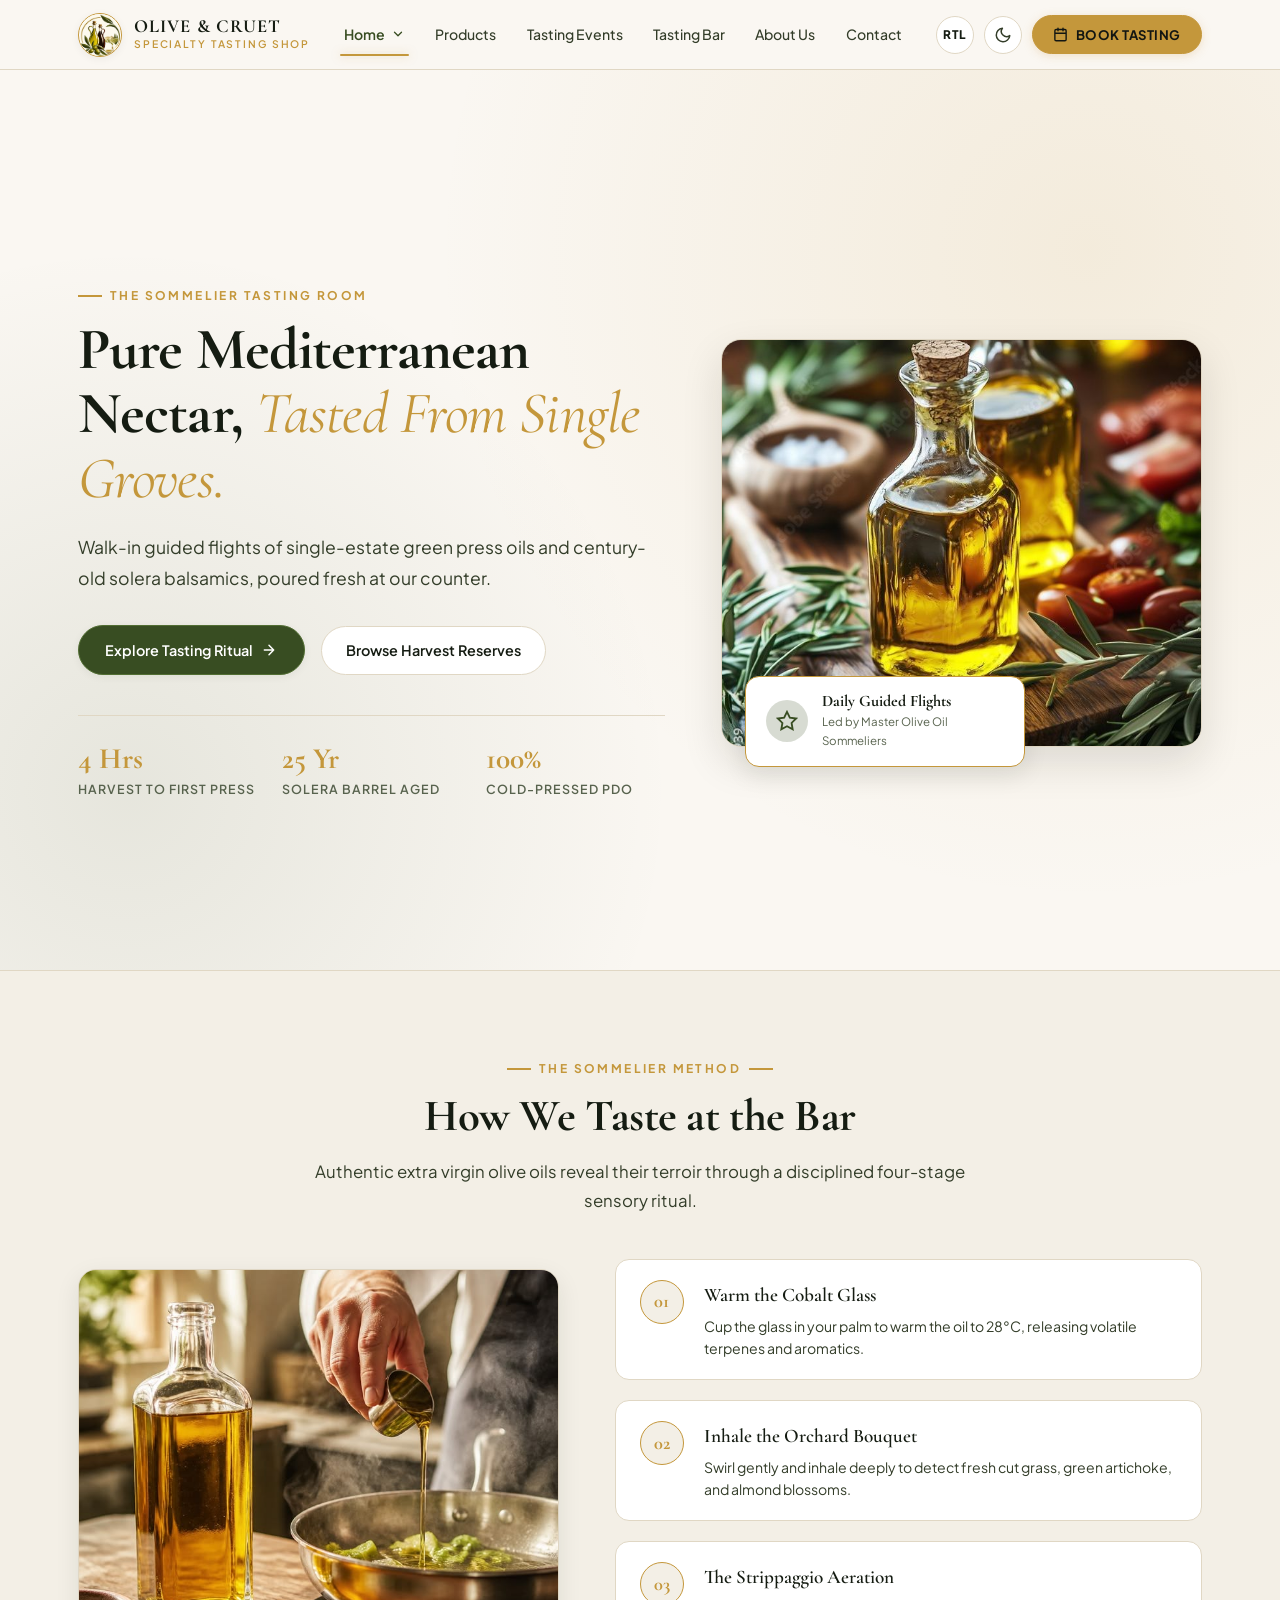
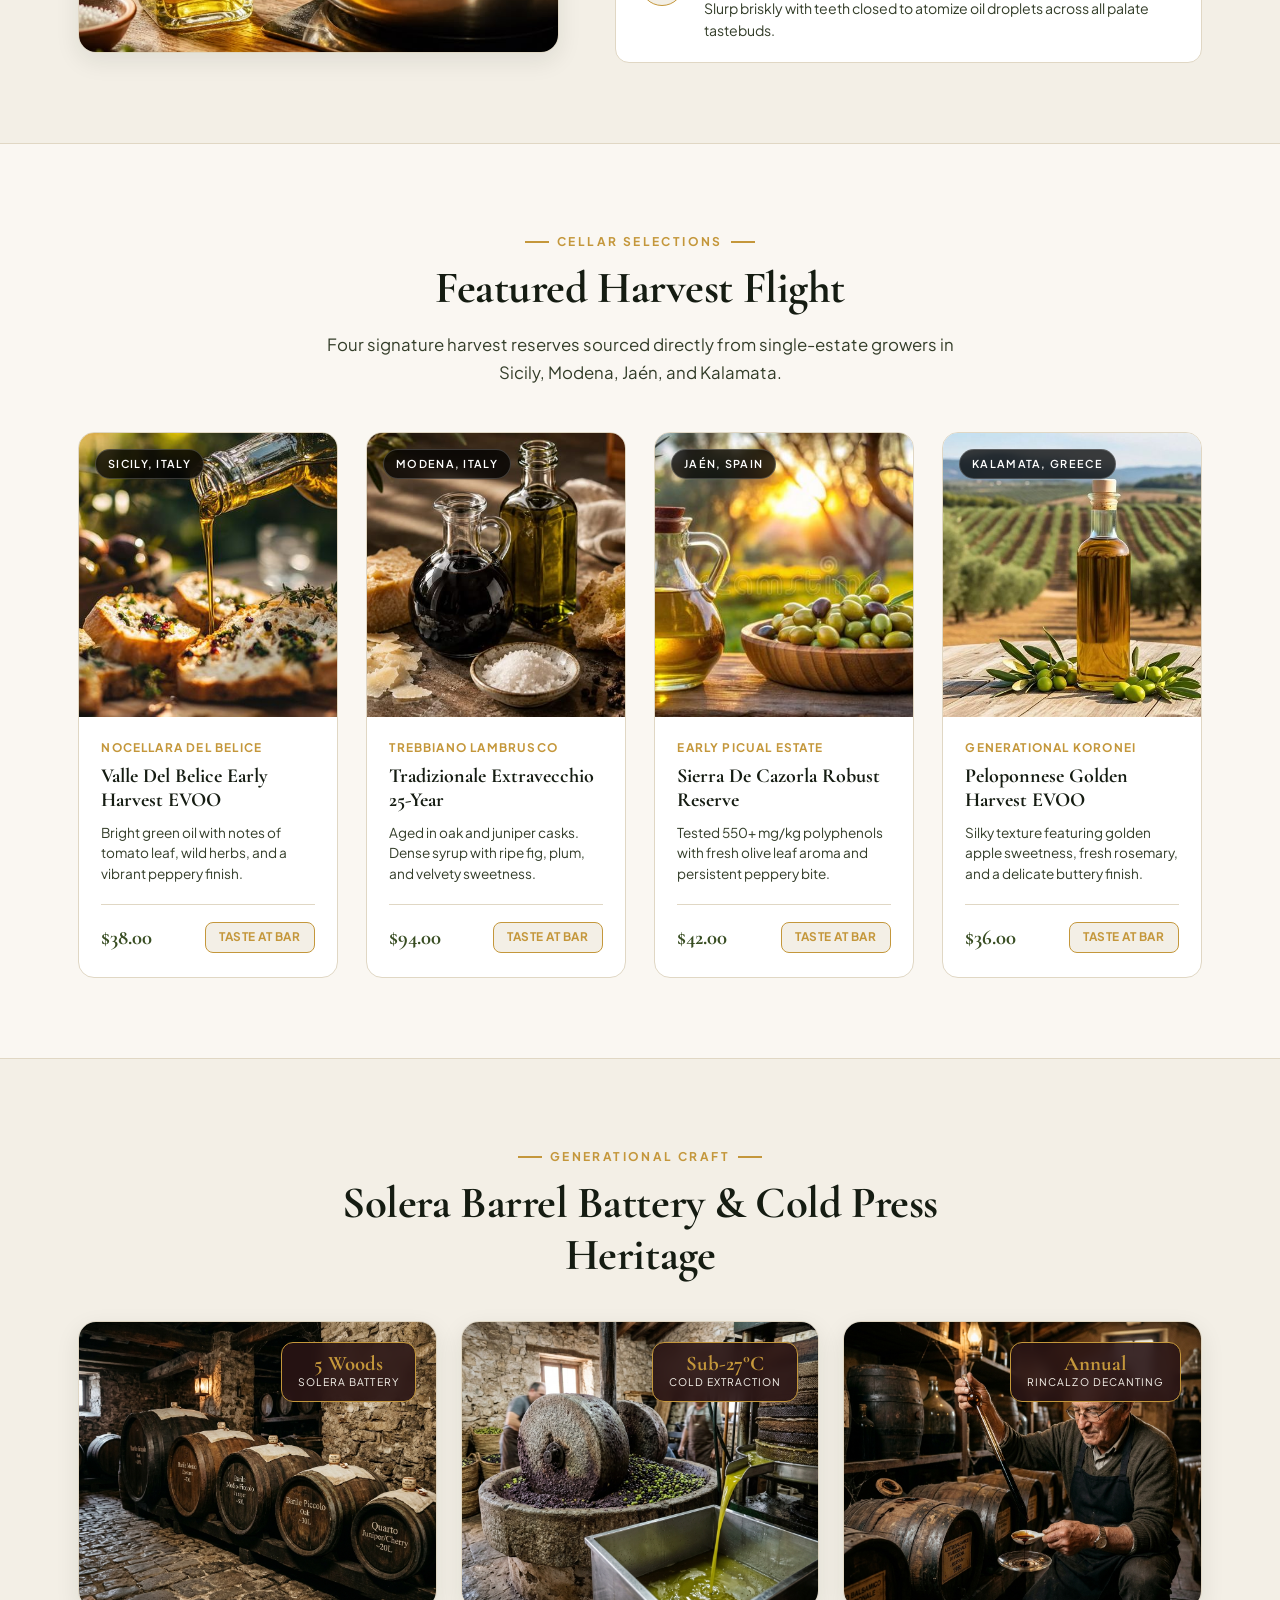
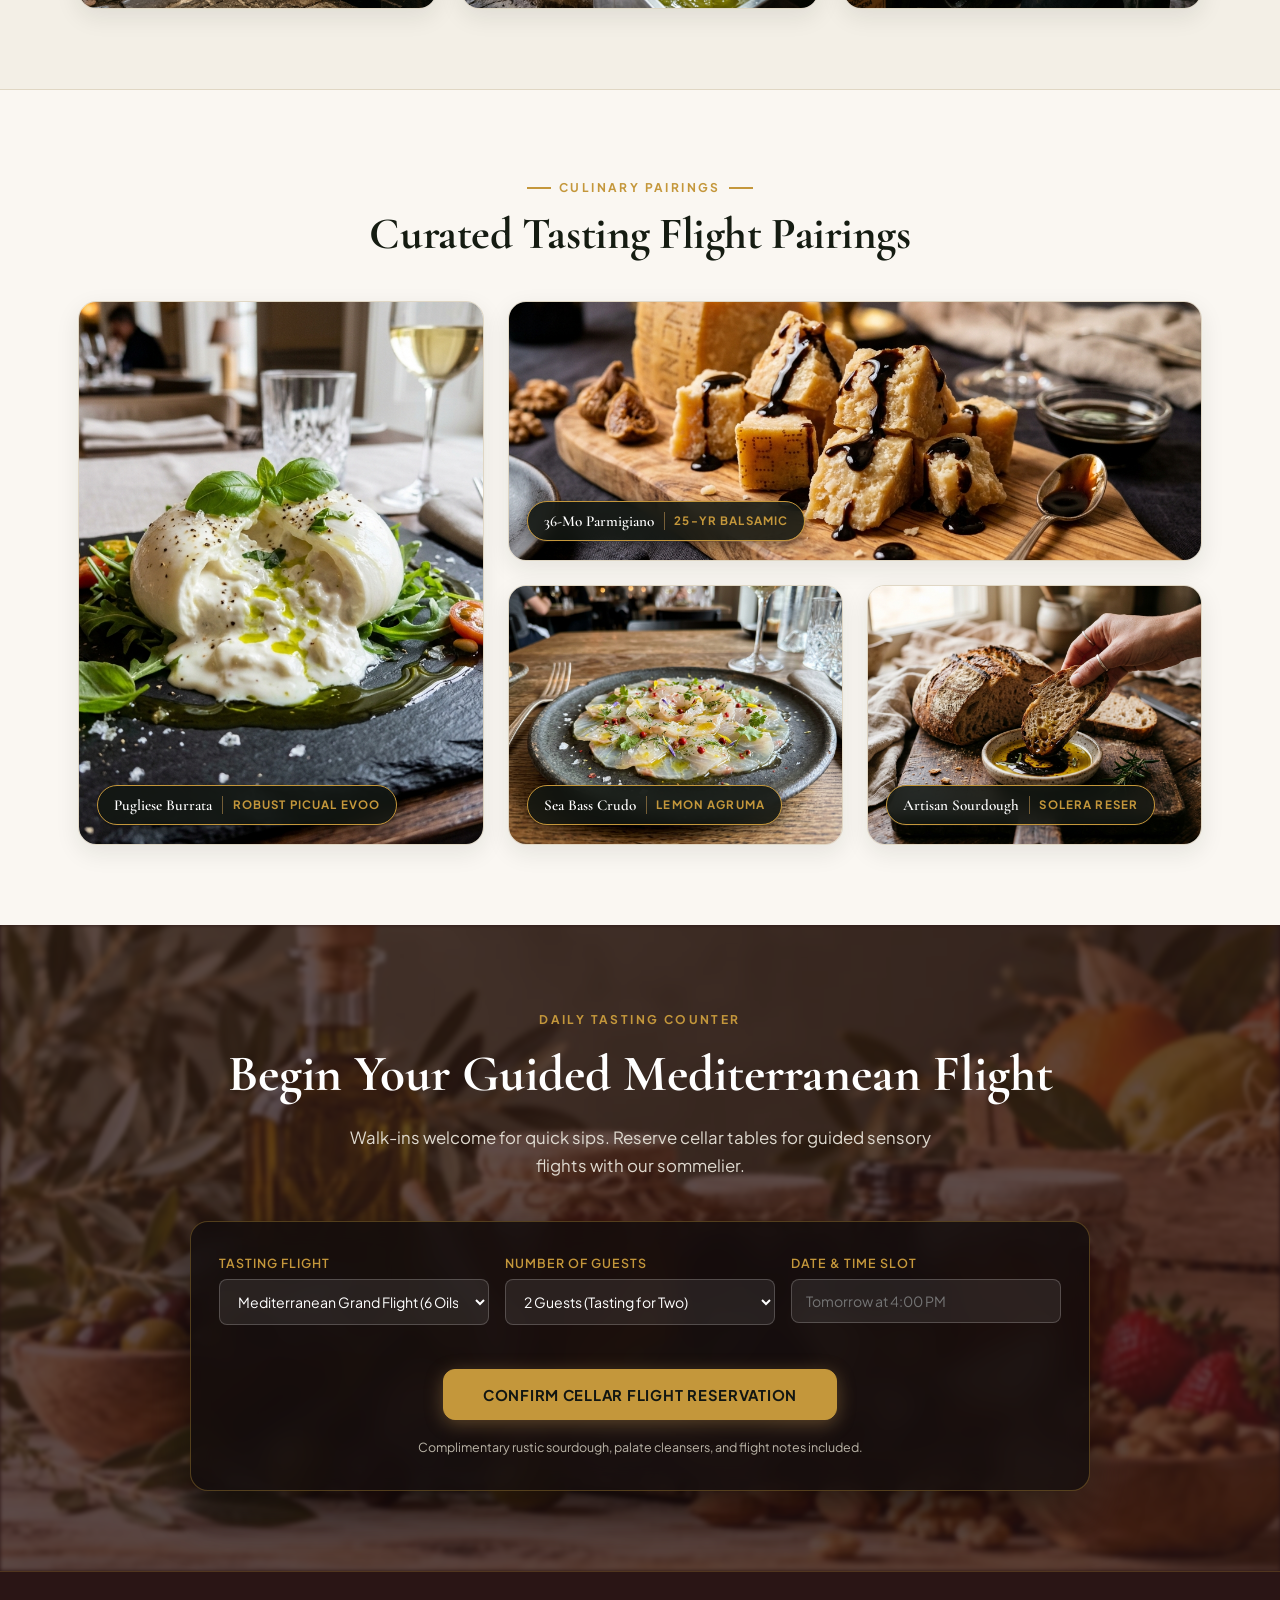
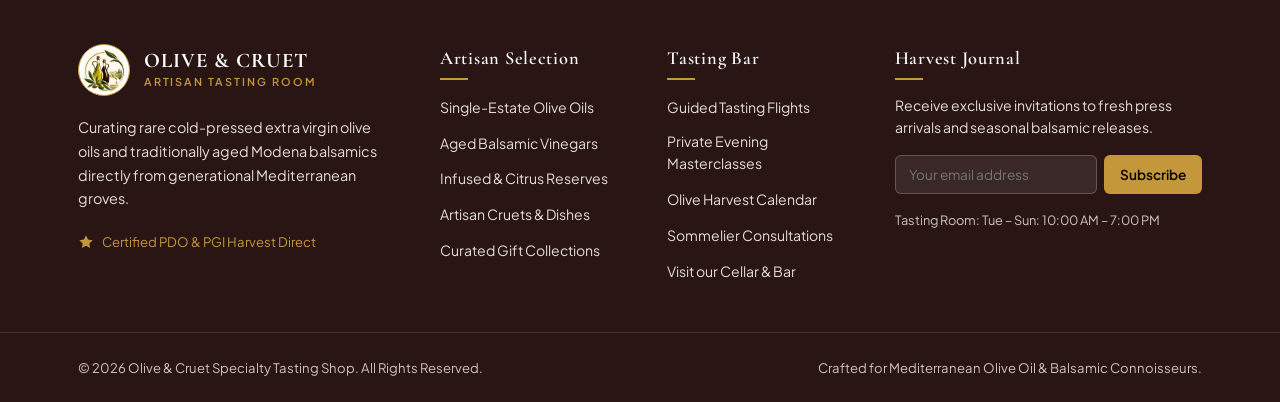
==== commit c82b3733: "update" ====
--- a/index.html
+++ b/index.html
@@ -411,7 +411,7 @@
               <span class="reserve-origin-tag">Modena, Italy</span>
             </div>
             <div class="reserve-card-body">
-              <span class="reserve-varietal">Trebbiano &amp; Lambrusco </span>
+              <span class="reserve-varietal">Trebbiano Lambrusco </span>
               <h3 class="reserve-product-title">Tradizionale Extravecchio 25-Year</h3>
               <p class="reserve-notes">
                 Aged in oak and juniper casks. Dense syrup with ripe fig, plum, and velvety sweetness.
@@ -449,7 +449,7 @@
               <span class="reserve-origin-tag">Kalamata, Greece</span>
             </div>
             <div class="reserve-card-body">
-              <span class="reserve-varietal">Generational Koroneiki</span>
+              <span class="reserve-varietal">Generational Koronei</span>
               <h3 class="reserve-product-title">Peloponnese Golden Harvest EVOO</h3>
               <p class="reserve-notes">
                 Silky texture featuring golden apple sweetness, fresh rosemary, and a delicate buttery finish.
--- a/assets/css/style.css
+++ b/assets/css/style.css
@@ -95,6 +95,7 @@
   box-sizing: border-box;
   margin: 0;
   padding: 0;
+  -webkit-tap-highlight-color: transparent;
 }
 
 html {
@@ -497,6 +498,15 @@
   flex-shrink: 0;
 }
 
+/* Mobile & Tablet Header: Dark Mode, RTL, and CTA buttons are strictly inside the mobile menu drawer */
+@media (max-width: 1119px) {
+  .site-header .header-actions .util-btn,
+  .site-header .header-actions .header-cta-btn,
+  .site-header .header-actions .login-btn {
+    display: none !important;
+  }
+}
+
 /* Icon Buttons (RTL, Dark Mode) */
 .util-btn {
   width: 38px;
@@ -662,7 +672,28 @@
   align-items: center;
   justify-content: center;
   cursor: pointer;
-  transition: background-color var(--transition-fast);
+  outline: none;
+  -webkit-tap-highlight-color: transparent !important;
+  user-select: none;
+  -webkit-user-select: none;
+  transition: all var(--transition-fast);
+}
+
+.menu-toggle-btn:focus,
+.menu-toggle-btn:focus-visible,
+.menu-toggle-btn:active {
+  outline: none !important;
+  border-color: var(--gold-accent) !important;
+  color: var(--gold-accent) !important;
+  background: var(--bg-surface) !important;
+  box-shadow: 0 0 0 2px var(--gold-glow) !important;
+  -webkit-tap-highlight-color: transparent !important;
+}
+
+.menu-toggle-btn:hover {
+  background: var(--bg-elevated);
+  border-color: var(--gold-accent);
+  color: var(--gold-accent);
 }
 
 @media (min-width: 1120px) {
@@ -799,6 +830,25 @@
   align-items: center;
   justify-content: center;
   cursor: pointer;
+  outline: none;
+  -webkit-tap-highlight-color: transparent !important;
+  transition: all var(--transition-fast);
+}
+
+.drawer-close-btn:focus,
+.drawer-close-btn:focus-visible,
+.drawer-close-btn:active {
+  outline: none !important;
+  border-color: var(--gold-accent) !important;
+  color: var(--gold-accent) !important;
+  box-shadow: 0 0 0 2px var(--gold-glow) !important;
+  -webkit-tap-highlight-color: transparent !important;
+}
+
+.drawer-close-btn:hover {
+  background: var(--bg-surface);
+  color: var(--text-primary);
+  border-color: var(--gold-accent);
 }
 
 .drawer-close-btn svg {
@@ -6279,6 +6329,7 @@
   min-height: 1.7rem;
   display: -webkit-box;
   -webkit-line-clamp: 1;
+  line-clamp: 1;
   -webkit-box-orient: vertical;
   overflow: hidden;
 }
@@ -6291,6 +6342,7 @@
   min-height: 4.1rem;
   display: -webkit-box;
   -webkit-line-clamp: 3;
+  line-clamp: 3;
   -webkit-box-orient: vertical;
   overflow: hidden;
 }
--- a/assets/css/responsive.css
+++ b/assets/css/responsive.css
@@ -359,7 +359,7 @@
   /* Hide header utility buttons and header CTA on mobile.
      The CTA button is placed strictly INSIDE the mobile menu drawer */
   .header-actions .util-btn {
-    display: none;
+    display: none !important;
   }
 
   .header-actions .login-btn,
@@ -367,10 +367,11 @@
     display: none !important;
   }
 
-
   .menu-toggle-btn {
     width: 36px;
     height: 36px;
+    outline: none !important;
+    -webkit-tap-highlight-color: transparent !important;
   }
 
   .hero-heading {
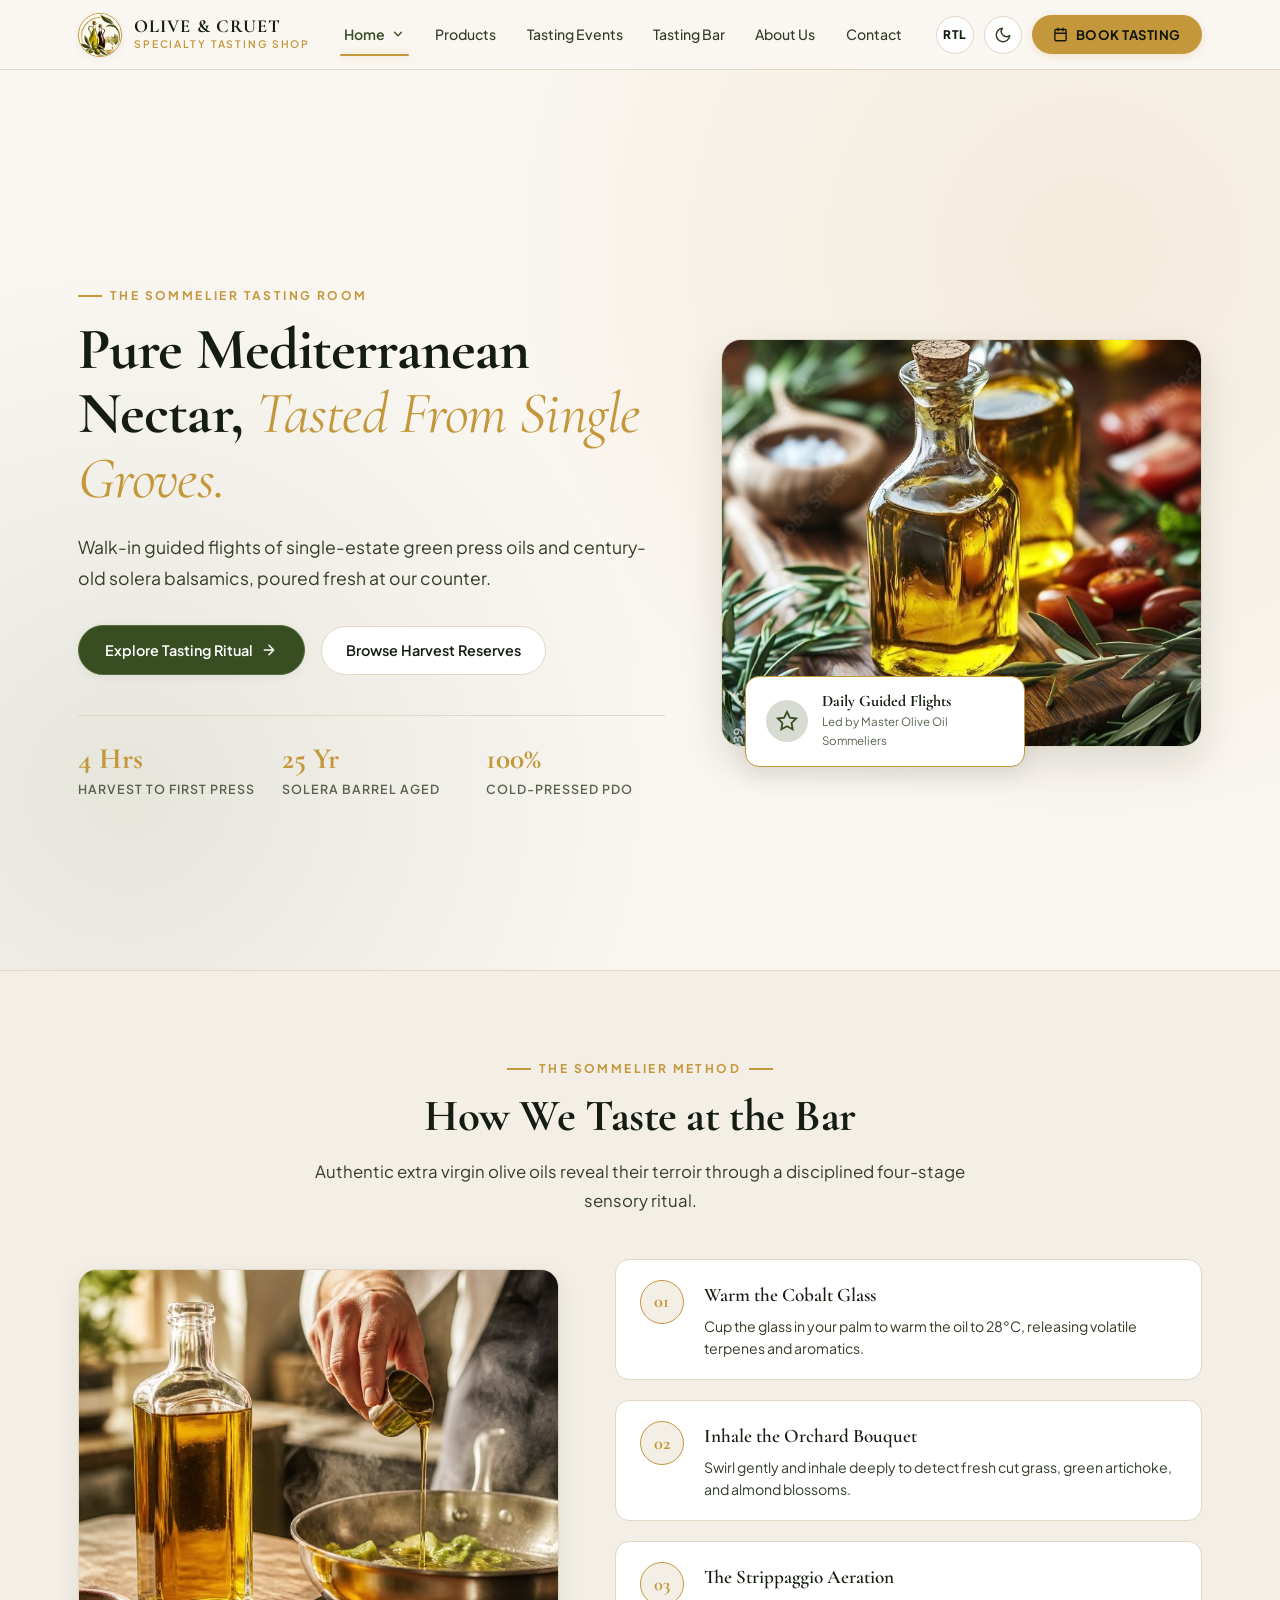
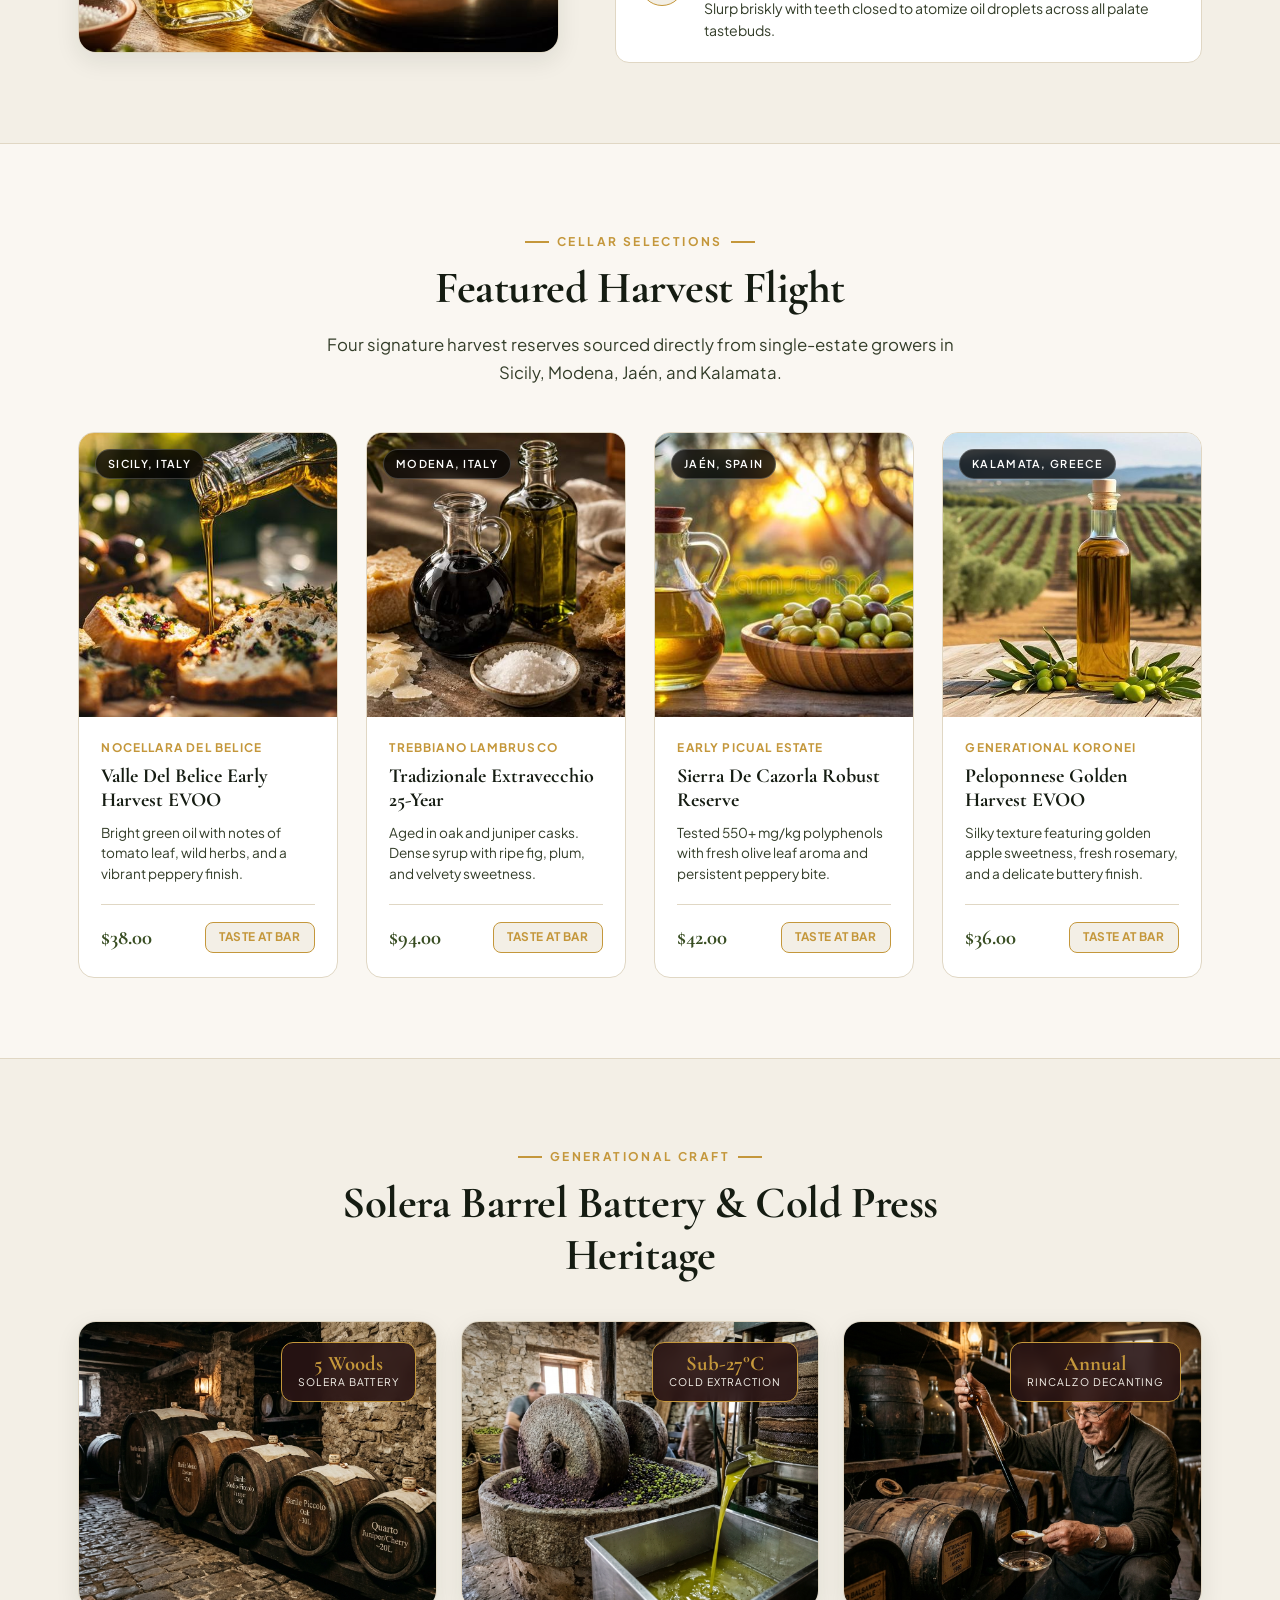
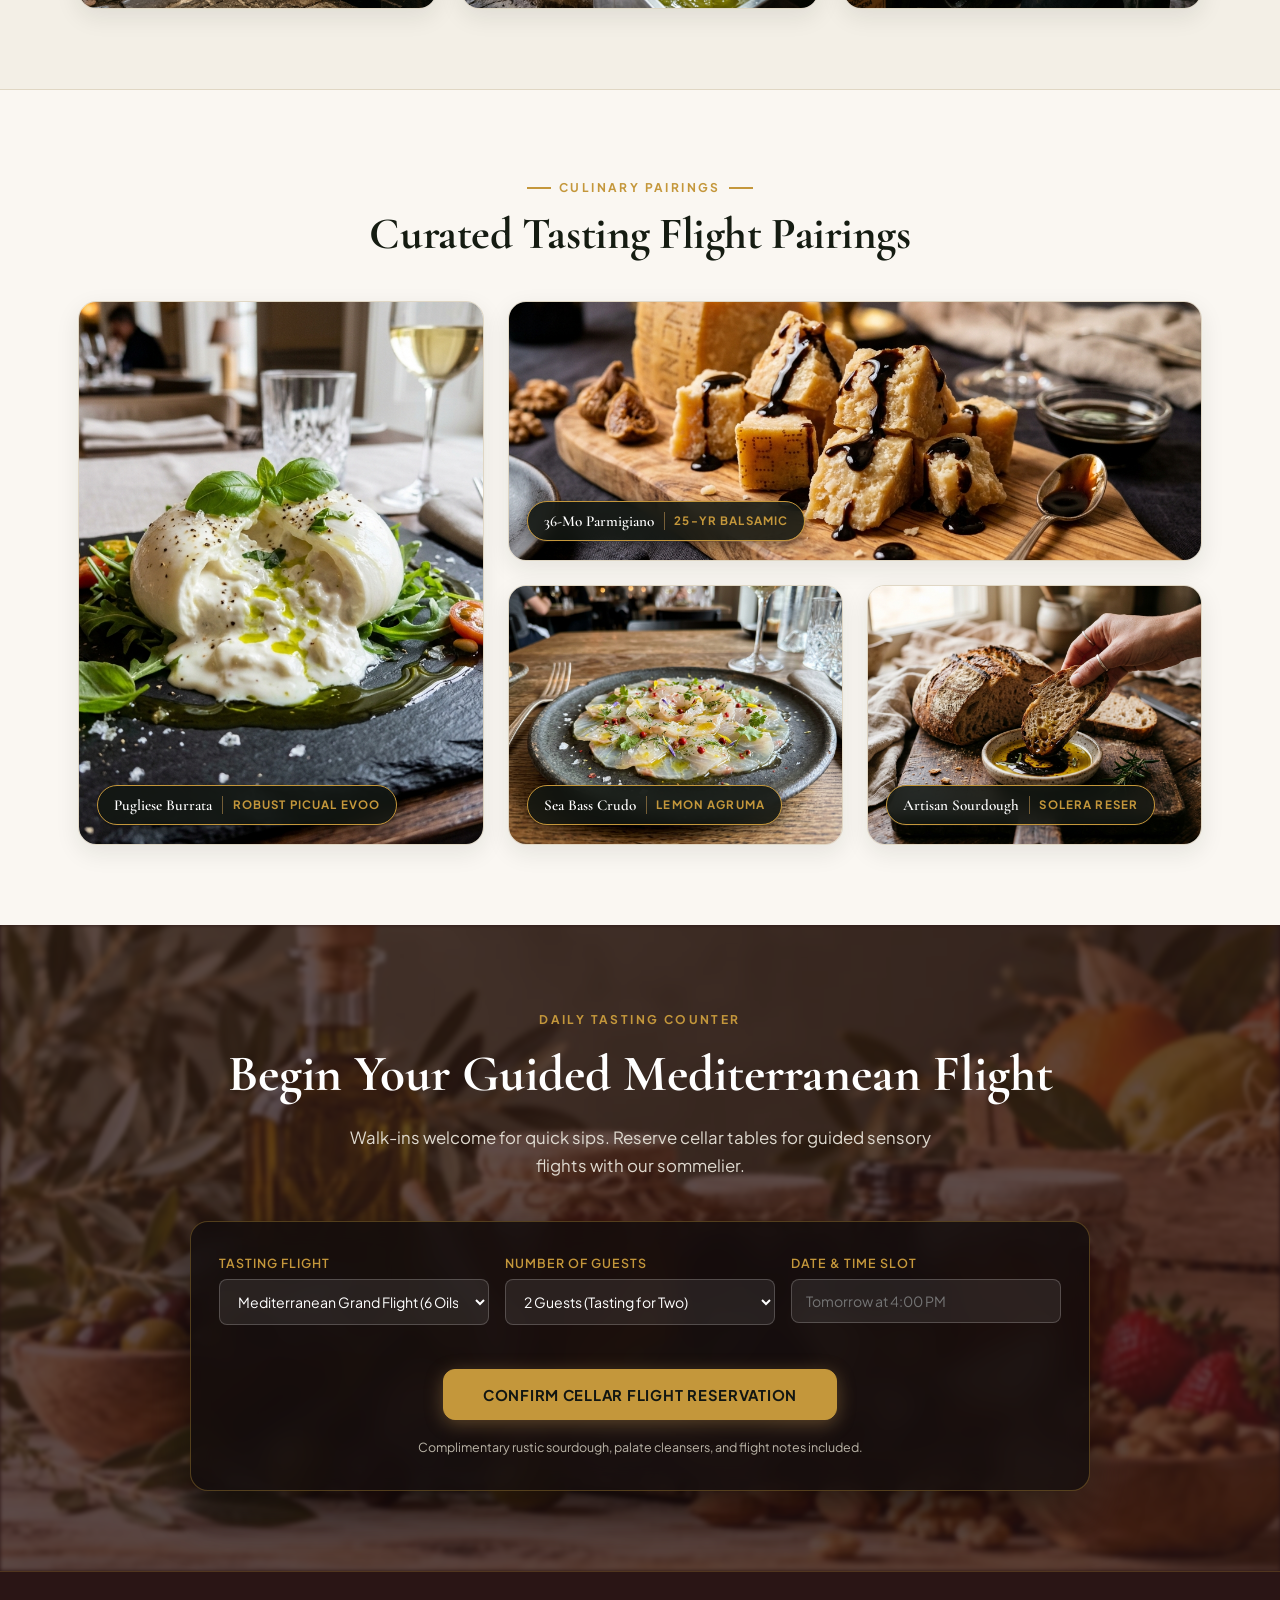
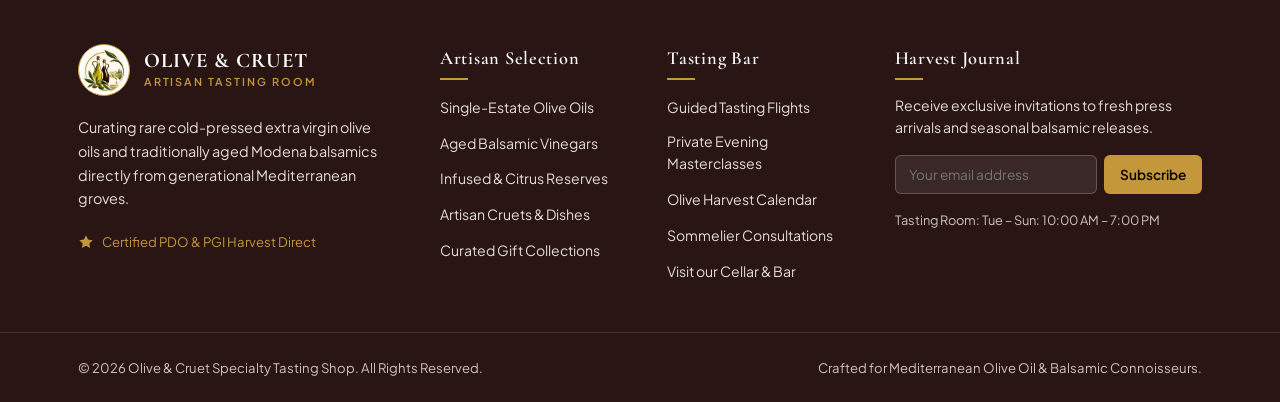
==== commit 899f9735: "update" ====
--- a/index.html
+++ b/index.html
@@ -275,7 +275,7 @@
               </div>
               <div class="hero-stat-item">
                 <span class="hero-stat-num">100%</span>
-                <span class="hero-stat-label">Cold-Pressed PDO</span>
+                <span class="hero-stat-label">Cold&#8209;Pressed PDO</span>
               </div>
             </div>
           </div>
--- a/assets/css/responsive.css
+++ b/assets/css/responsive.css
@@ -14,6 +14,8 @@
   .hero-heading {
     font-size: 3.8rem;
   }
+}
+
 @media (min-width: 1120px) {
   .mobile-drawer,
   .mobile-backdrop {
@@ -157,7 +159,9 @@
   }
 
   .hero-section {
-    padding: 2.5rem 0 3.5rem;
+    min-height: auto;
+    display: block;
+    padding: calc(var(--header-height) + 1.75rem) 0 3.5rem;
   }
 
   .hero-grid {
@@ -305,6 +309,18 @@
   .flight-book-btn {
     padding: 0.45rem 1rem;
     font-size: 0.72rem;
+  }
+
+  .collapsed-flight-num {
+    font-size: 1.1rem;
+  }
+
+  .collapsed-flight-title {
+    font-size: 0.95rem;
+  }
+
+  .collapsed-flight-price {
+    font-size: 1.05rem;
   }
 
   /* Contact Page Adaptations (Tablet 768px - 959px, iPad, iPad Mini) */
@@ -374,21 +390,68 @@
     -webkit-tap-highlight-color: transparent !important;
   }
 
+  .hero-section {
+    min-height: auto;
+    display: block;
+    padding-top: calc(var(--header-height) + 1.25rem);
+    padding-bottom: 2.25rem;
+  }
+
+  .hero-content {
+    margin-top: 0;
+  }
+
   .hero-heading {
-    font-size: 2.2rem;
+    font-size: 2.15rem;
+    line-height: 1.15;
+    margin-bottom: 0.9rem;
+  }
+
+  .hero-lead {
+    font-size: 0.98rem;
+    line-height: 1.55;
+    margin-bottom: 1.4rem;
+  }
+
+  .hero-actions-row {
+    gap: 0.75rem;
+    margin-bottom: 1.5rem;
   }
 
   .hero-stats-row {
     grid-template-columns: repeat(3, 1fr);
-    gap: 0.75rem;
+    gap: 0.5rem;
+    padding-top: 1.25rem;
+    margin-top: 0.25rem;
+    border-top: 1px solid var(--border-light);
+  }
+
+  .hero-stat-item {
+    display: flex;
+    flex-direction: column;
+    text-align: left;
   }
 
   .hero-stat-num {
-    font-size: 1.5rem;
+    font-family: var(--font-serif);
+    font-size: 1.65rem;
+    font-weight: 700;
+    color: var(--gold-accent);
+    line-height: 1.1;
+    margin-bottom: 0.25rem;
   }
 
   .hero-stat-label {
-    font-size: 0.68rem;
+    font-size: 0.63rem;
+    font-weight: 600;
+    line-height: 1.35;
+    letter-spacing: 0.03em;
+    text-transform: uppercase;
+    color: var(--text-muted);
+    min-height: 2.7em;
+    word-break: normal;
+    overflow-wrap: normal;
+    hyphens: none;
   }
 
   .ritual-step-item {
@@ -603,24 +666,46 @@
 
   /* Tasting Bar Page: Flight Accordion Showcase Mobile */
   .flight-accordion-showcase {
-    flex-direction: column;
-    height: auto;
+    flex-direction: column !important;
+    height: auto !important;
     gap: 1.25rem;
+    overflow: visible;
   }
 
   .flight-panel {
     flex: none !important;
+    width: 100% !important;
+    min-height: 360px;
     height: 380px;
     padding: 1.35rem 1.25rem;
+    box-sizing: border-box;
   }
 
   .flight-collapsed-bar {
-    display: none;
+    display: none !important;
   }
 
   .flight-expanded-content {
     opacity: 1 !important;
     pointer-events: auto !important;
+    width: 100%;
+    box-sizing: border-box;
+  }
+
+  .flight-top-tags {
+    flex-wrap: wrap;
+    gap: 0.5rem;
+  }
+
+  .flight-name {
+    font-size: 1.35rem;
+    line-height: 1.25;
+    margin-bottom: 0.75rem;
+    word-break: break-word;
+  }
+
+  .flight-action-wrap {
+    gap: 0.75rem;
   }
 
   /* Section 3 (Home 2): Private Cask Reserves mobile */
@@ -714,9 +799,17 @@
   }
 
   .hero-stats-row {
-    grid-template-columns: 1fr;
-    gap: 1rem;
-    text-align: center;
+    grid-template-columns: repeat(3, 1fr);
+    gap: 0.35rem;
+  }
+
+  .hero-stat-num {
+    font-size: 1.45rem;
+  }
+
+  .hero-stat-label {
+    font-size: 0.58rem;
+    letter-spacing: 0.02em;
   }
 
   .hero-floating-badge {
